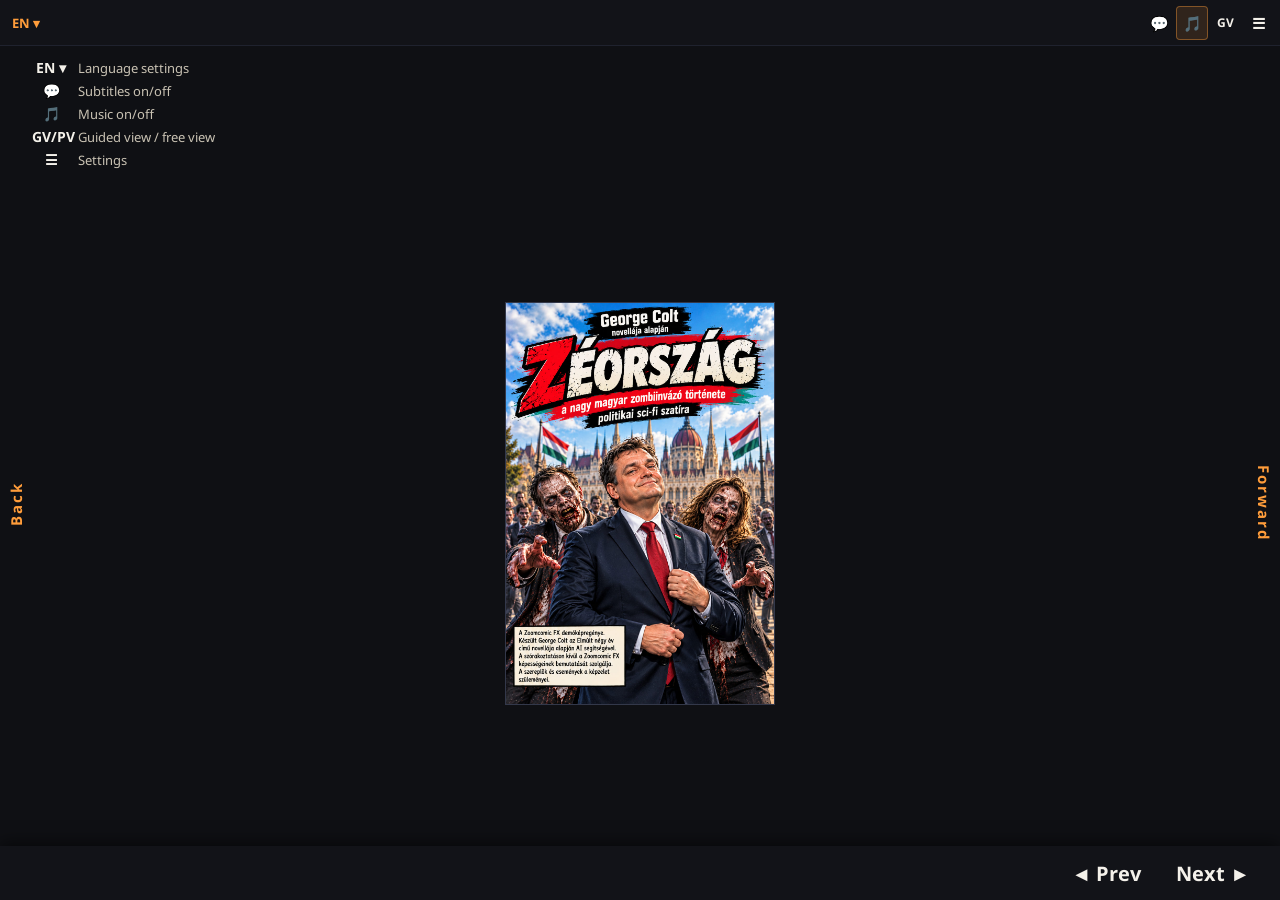
==== index.html @ 34ebd63b "sok" ====
<!-- FÁJLNEV: lib/player/player.html (az export index.html-jének sablonja)
     A régi reader.html-ből átvéve (3. ütem), javítva: adat a data.js-ből (nincs fetch,
     file://-ről is működik), nincs külső betűtípus, van videó- és záró oldal,
     billentyű/egér-vezérlés gépen. -->
<!DOCTYPE html>
<html lang="en">
<head>
    <meta charset="UTF-8">
    <meta name="viewport" content="width=device-width, initial-scale=1.0, maximum-scale=1.0, user-scalable=no">
    <title>Zéország</title>
    
    
    <link rel="stylesheet" href="fonts/fonts.css">
    <style>
        /* F24/1: a vízszintes suhintás ne váltson böngésző-előzményt (vissza/előre gesztus) */
        html, body { overscroll-behavior-x: none; }
        button, input, select, textarea { font-family: inherit; }
        #canvasViewport { scrollbar-width: none; }
        #canvasViewport::-webkit-scrollbar { display: none; }
        #canvasViewport { touch-action: pan-y; }
        body {
            background-color: #0f1014; margin: 0; padding: 0;
            width: 100vw; height: 100vh; overflow: hidden;
            font-family: "Noto Sans", -apple-system, BlinkMacSystemFont, "Segoe UI", Roboto, Arial, sans-serif;
            -webkit-tap-highlight-color: transparent; user-select: none;
        }
        #appBg {
            width: 100vw; height: 100vh; display: flex; flex-direction: column;
            justify-content: space-between; align-items: center; box-sizing: border-box; position: relative;
        }
        #topBar {
            position: fixed; top: 0; left: 0; width: 100%; height: 46px; display: flex;
            justify-content: space-between; align-items: center; padding: 0 10px; box-sizing: border-box;
            background-color: #121318; z-index: 100; border-bottom: 1px solid #1f222e;
        }
        .top-left-group, .top-right-group { display: flex; align-items: center; gap: 5px; }
        .retro-btn {
            background: none; border: none; color: #f4f1ea; font-size: 20px; font-weight: bold;
            cursor: pointer; padding: 5px 10px; display: flex; align-items: center; justify-content: center;
            transition: all 0.2s ease; min-width: 40px; min-height: 40px; border-radius: 4px;
        }
        /* felső sor: kompakt, hogy keskeny telefonon is kiférjen */
        #topBar .retro-btn { font-size: 15px; min-width: 32px; min-height: 34px; padding: 3px 5px; }
        #topBar .top-right-group, #topBar .top-left-group { gap: 1px; }
        #btnView { font-size: 12px !important; letter-spacing: 0; }
        #topBar { padding: 0 6px; }
        #topBar .retro-btn.active { box-shadow: none; }
        .pv-hide-placeholder {
        }
        .retro-btn:active { transform: scale(0.9); }
        .retro-btn.active { 
            color: #ff9d3b; background: rgba(139, 90, 43, 0.25);
            box-shadow: inset 0 0 8px rgba(255, 157, 59, 0.3); border: 1px solid rgba(255, 157, 59, 0.4);
        }
        #pageCounter { font-size: 12px; color: #9aa0a6; white-space: nowrap; margin-left: 4px; }
        #topBar #btnLang { font-size: 13px; min-width: 0; padding: 3px 6px; font-weight: bold; color: #ff9d3b; }
        /* Lenyíló nyelvválasztó (a szerző által az exportnál megadott játszó-nyelvek) */
        #langWrap { position: relative; }
        #langDropdown {
            display: none; position: absolute; top: 44px; left: 0; min-width: 150px; max-height: 70vh; overflow-y: auto;
            background: #16181f; border: 1px solid #8B5A2B; border-radius: 8px; box-shadow: 0 8px 22px rgba(0,0,0,0.7); z-index: 300;
        }
        #langDropdown.open { display: block; }
        #langDropdown button {
            display: block; width: 100%; text-align: left; background: none; border: none; color: #f4f1ea;
            padding: 11px 14px; font-size: 14px; cursor: pointer; white-space: nowrap;
        }
        #langDropdown .lang-head { padding: 8px 14px 4px; font-size: 11px; color: #9aa0a6; text-transform: uppercase; letter-spacing: 1px; border-top: 1px solid #2a2e3d; }
        #langDropdown .lang-head:first-child { border-top: none; }
        #langDropdown button.active { background: #8B5A2B; color: #fff; }
        
        /* ⭐ FIX: Visszaállítva a flex-grow és a kényszerített belső görgetés a valós magassághoz */
        #canvasViewport {
            position: relative; overflow-x: hidden !important; overflow-y: scroll !important;
            -webkit-overflow-scrolling: touch; display: flex; align-items: flex-start; justify-content: flex-start;
            box-sizing: border-box; width: 100%; flex-grow: 1; background-color: #000; 
            margin-top: 46px; margin-bottom: 0px; transition: margin-bottom 0.3s ease;
        }
        #comicImage {
            position: absolute; display: block; top: 0; left: 0; transform-origin: 0 0;
            opacity: 1; transition: transform 0.1s linear; will-change: transform;
        }
        #focusHighlight {
            position: absolute; box-shadow: 0 0 0 9999px rgba(0, 0, 0, 0.7); 
            border: 2px solid #ff9d3b; pointer-events: none; z-index: 10; display: none; border-radius: 4px;
        }

        /* Feliratsáv (F13/F19, 2.3.0): EGYETLEN szövegmegjelenítő - mindig a lap ALJÁN; a régi,
           felül lévő 📄 szövegdoboz megszűnt. A betűméretet a Beállítások "Szövegméret" adja. */
        #subtitleBar.txt-size-small { font-size: 14px; }
        #subtitleBar.txt-size-medium { font-size: 18px; }
        #subtitleBar.txt-size-large { font-size: 22px; }
        #subtitleBar .txt-zoom { float: right; margin: 0 0 4px 10px; background: #222530; border: 1px solid #33384a; color: #ff9d3b; border-radius: 6px; padding: 2px 8px; font-size: 14px; cursor: pointer; }
        #subtitleBar {
            position: fixed; bottom: 0; left: 0; width: 100%; box-sizing: border-box;
            padding: 10px 18px; background: rgba(15,16,20,0.92); color: #f4f1ea;
            font-size: 15px; line-height: 1.4; text-align: center; z-index: 140;
            border-top: 1px solid #8B5A2B; display: none; max-height: 40%; overflow-y: auto;
        }
        /* Videó-oldalon a bal/jobb szélső 25% fölé átlátszó "lapozózóna" kerül (a vezérlősáv helye szabad marad):
           a koppintás/suhintás így a videóelemhez (lejátszás/szünet, natív vezérlők) sem jut el, csak lapoz. */
        .video-zone { position: absolute; top: 0; width: 25%; height: calc(100% - 64px); z-index: 20; display: none; }
        #vzLeft { left: 0; } #vzRight { right: 0; }

        #bottomBar {
            position: fixed; bottom: -60px; left: 0; width: 100%; height: 54px; display: flex;
            justify-content: flex-end; align-items: center; padding: 0 20px; box-shadow: 0 -4px 15px rgba(0,0,0,0.5);
            box-sizing: border-box; background-color: #121318; z-index: 100;
            transition: bottom 0.3s cubic-bezier(0.25, 1, 0.5, 1); gap: 15px;
        }
        #bottomBar.visible { bottom: 0px; }
        
        .popup-overlay {
            position: fixed; top: 0; left: 0; width: 100%; height: 100%;
            background: rgba(0,0,0,0.7); z-index: 200; display: none; justify-content: center; align-items: center;
        }
        .popup-window {
            background: #16181f; border: 1px solid #8B5A2B; border-radius: 10px;
            padding: 20px; width: 85%; max-width: 320px; box-shadow: 0 10px 25px rgba(0,0,0,0.6);
        }
        .popup-title { color: #ff9d3b; font-size: 18px; font-weight: bold; margin-bottom: 15px; text-align: center; }
        .popup-row { margin-bottom: 15px; }
        .popup-label { color: #9aa0a6; font-size: 13px; margin-bottom: 5px; }
        .btn-grid { display: flex; gap: 5px; width: 100%; }
        .btn-grid button, .popup-close, .lang-opt {
            flex: 1; background: #222530; border: 1px solid #33384a; color: #f4f1ea;
            padding: 10px; font-size: 14px; cursor: pointer; border-radius: 4px; font-weight: bold;
        }
        .btn-grid button.active, .lang-opt.active { background: #8B5A2B; border-color: #ff9d3b; color: #fff; }
        .popup-close { width: 100%; margin-top: 10px; background: #2a2e3d; border: none; color: #ff9d3b; }
        .lang-list { display: flex; flex-direction: column; gap: 8px; }

        #pageVideo {
            position: absolute; top: 0; left: 0; width: 100%; height: 100%;
            object-fit: contain; background: #000; display: none;
        }
        #creditsPage {
            position: absolute; top: 0; left: 0; width: 100%; height: 100%;
            display: none; align-items: center; justify-content: center; text-align: center;
            overflow-y: auto;
            background: #0f1014; color: #f4f1ea; padding: 30px; box-sizing: border-box;
            font-family: 'Playfair Display', 'Noto Sans', 'Georgia', serif;
        }
        #creditsPage .credits-title { font-size: 26px; font-weight: bold; color: #ff9d3b; margin-bottom: 8px; }
        #creditsPage .credits-author { font-size: 16px; color: #9aa0a6; margin-bottom: 34px; }
        #creditsPage .credits-text { font-size: 15px; font-style: italic; color: #c9c2b3; }
        #creditsPage > div { margin: auto; max-width: 560px; }
        #creditsPage .credits-brand { margin-top: 30px; padding-top: 22px; border-top: 1px solid #8B5A2B; }
        #creditsPage .credits-brand-name { font-size: 22px; font-weight: bold; color: #ff9d3b; }
        #creditsPage .credits-tagline { font-size: 14px; font-style: italic; color: #9aa0a6; margin: 4px 0 14px; }
        #creditsPage .credits-features { list-style: none; margin: 0; padding: 0; font-size: 14px; line-height: 1.7; color: #c9c2b3; font-family: -apple-system, "Segoe UI", Roboto, Arial, sans-serif; }
        #introPage {
            position: absolute; top: 0; left: 0; width: 100%; height: 100%;
            display: none; flex-direction: column; background: #0f1014; color: #f4f1ea;
            padding: 10px 6px 8px; box-sizing: border-box; overflow: hidden;
        }
        #introLegend { display: flex; flex-direction: column; gap: 4px; align-items: flex-start; font-size: 13px; color: #c9c2b3; padding: 2px 26px 0; }
        #introLegend .row { display: flex; align-items: center; gap: 8px; }
        #introLegend .ico { width: 38px; text-align: center; font-size: 14px; font-weight: bold; color: #f4f1ea; flex: none; }
        #introMain { flex: 1; min-height: 0; display: flex; align-items: center; justify-content: space-between; gap: 4px; }
        .intro-side { writing-mode: vertical-rl; color: #ff9d3b; font-weight: bold; font-size: 15px; letter-spacing: 2px; white-space: nowrap; }
        .intro-side.left { transform: rotate(180deg); }
        #introCoverBox { width: 60%; height: 60%; display: flex; align-items: center; justify-content: center; }
        #introCover { max-width: 100%; max-height: 100%; object-fit: contain; border: 1px solid #33384a; }
        #introNote { text-align: center; font-size: 12px; color: #9aa0a6; padding: 0 22px; }
        .pv-off { opacity: 0.3; pointer-events: none; }
        #turnLayer { position: absolute; inset: 0; display: none; z-index: 15; perspective: 1400px; pointer-events: none; overflow: hidden; }
        .turn-page { position: absolute; transform-origin: left center; backface-visibility: hidden; box-shadow: 0 0 30px rgba(0,0,0,0.6); }
        #loadError { color: #f4f1ea; padding: 30px; font-size: 16px; display: none; }
    </style>
</head>

<body>

    <div id="appBg">
        <div id="topBar">
            <div class="top-left-group">
                <div id="langWrap">
                    <button id="btnLang" class="retro-btn" data-pl-title="plLangTitle">English ▾</button>
                    <div id="langDropdown"></div>
                </div>
                <span id="pageCounter"></span>
            </div>
            <div class="top-right-group">
                <!-- ⭐ FORDÍTÁSI RENDSZER - 2. réteg: a kiadvány SZÖVEGÉNEK
                     fordítása (nem a kezelőfelület nyelve - az a bal felső
                     "HU/EN" gomb, változatlan). Csak akkor jelenik meg, ha
                     a projektnek van legalább egy elmentett fordítása
                     (ld. initPlayer()). -->
                <button id="btnSound" class="retro-btn" data-pl-title="plSoundTitle">🔊</button>
                <button id="btnSubs" class="retro-btn" data-pl-title="plSubsTitle">💬</button>
                <button id="btnMusic" class="retro-btn active" data-pl-title="plMusicTitle">🎵</button>
                <button id="btnView" class="retro-btn" data-pl-title="plViewTitle">GV</button>
                <button id="btnMenu" class="retro-btn" data-pl-title="plSetTitle">☰</button>
            </div>
        </div>

        <div id="canvasViewport">
            <img id="comicImage" alt="" data-pl-alt="plImgAlt">
            <video id="pageVideo" controls playsinline preload="auto"></video>
            <div id="vzLeft" class="video-zone"></div><div id="vzRight" class="video-zone"></div>
            <div id="introPage">
                <div id="introLegend"></div>
                <div id="introMain">
                    <div class="intro-side left" data-pl="plIntroBack">Back</div>
                    <div id="introCoverBox"><img id="introCover" alt=""></div>
                    <div class="intro-side" data-pl="plIntroFwd">Forward</div>
                </div>
                <div id="introNote"></div>
            </div>
            <div id="creditsPage">
                <div>
                    <div class="credits-title" id="creditsTitle"></div>
                    <div class="credits-author" id="creditsAuthor"></div>
                    <div class="credits-text" id="creditsText"></div>
                    <div class="credits-brand">
                        <div class="credits-brand-name">ZoomComicFX</div>
                        <div class="credits-tagline" id="creditsTagline"></div>
                        <ul class="credits-features" id="creditsFeatures"></ul>
                    </div>
                </div>
            </div>
            <div id="loadError" data-pl="plLoadError">The content cannot be loaded (data.js is missing or corrupted).</div>
            <div id="turnLayer"></div>
            <div id="focusHighlight"></div>
        </div>

        <!-- ⭐ Feliratsáv - mindig a lap ALJÁN (ld. CSS #subtitleBar). -->
        <div id="subtitleBar"></div>

        <div id="bottomBar">
            <button id="btnPrev" class="retro-btn" data-pl="plPrev">◄ Prev</button>
            <button id="btnNext" class="retro-btn" data-pl="plNext">Next ►</button>
        </div>
    </div>


    <!-- ⭐ FORDÍTÁSI RENDSZER - 2. réteg: a kiadvány szövegének (nem a
         kezelőfelületnek) a nyelve - a lista DINAMIKUSAN épül fel a
         data.js-ben kiexportált fordításokból (ld. renderContentLangPopup()),
         az "Eredeti" mindig az első helyen (ld. claude/fordítási-rendszer-spec.md). -->
    <div id="popSettings" class="popup-overlay">
        <div class="popup-window">
            <div class="popup-title" id="lblSetTitle" data-pl="plSetTitle">Settings</div>
            
            <div class="popup-row">
                <div class="popup-label" id="lblSetTxtSize" data-pl="plSetTxtSize">Text size</div>
                <div class="btn-grid">
                    <button id="btnSizeS" class="active" data-pl="plSmall">Small</button>
                    <button id="btnSizeM" data-pl="plMedium">Medium</button>
                    <button id="btnSizeL" data-pl="plLarge">Large</button>
                </div>
            </div>

            <div class="popup-row">
                <div class="popup-label" id="lblSetSpeed" data-pl="plSetSpeed">Reading speed</div>
                <div class="btn-grid">
                    <button id="btnSpeedS" class="active" data-pl="plSlow">Slow</button>
                    <button id="btnSpeedN" data-pl="plNormal">Normal</button>
                    <button id="btnSpeedF" data-pl="plFast">Fast</button>
                </div>
            </div>

            <div class="popup-row">
                <div class="popup-label" id="lblSetVoice" data-pl="plSetVoice">Voice type</div>
                <button id="btnVoiceToggle" style="width:100%; text-align:center;" class="popup-close">Female</button>
            </div>

            <div class="popup-row">
                <div class="popup-label" id="lblSetBar" data-pl="plSetBar">Fix the bottom bar</div>
                <button id="btnBarToggle" style="width:100%; text-align:center;" class="popup-close">OFF</button>
            </div>

            <button class="popup-close" id="btnCloseSettings" style="background:#8B5A2B; color:#fff;" data-pl="plDone">Done</button>
        </div>
    </div>

    <audio id="bgAudioPlayer"></audio>
    <!-- 37. TÉTEL: a projekt-szintű aláfestő zene, külön a blokk/oldal-hangoktól.
         Folyamatosan, végtelenítve szól a teljes kiadvány alatt. -->
    <audio id="bgMusicPlayer" loop></audio>

    <!-- Az export adata: window.MAGAZINE_DATA (így file://-ről is megnyitható) -->
    <script src="data.js"></script>

    <script>
        // === JAVASCRIPT INDÍTÁS: ÁLLAPOTOK ÉS SZÓTÁRAK ===
        let activeMagazineData = null;
        let currentAudioKey = "";
        let lastTouchAt = 0;
        let pageIdx = 0;   
        let blockIdx = -1; 
        let subWindowIdx = 0; 

                let soundActive = false;
        
        let currentLang = "en";   // a PLAYER kezelőfelület-nyelve (kisbetűs kód) - a szerző által az exportnál megadott nyelvek egyike
        // ⭐ FORDÍTÁSI RENDSZER - 2. réteg: a kiadvány SZÖVEGÉNEK fordítása -
        // teljesen független a fenti currentLang-tól (az a kezelőfelület
        // nyelve, ld. "translations" szótár lejjebb). "ORIG" = az eredeti,
        // a szerző által beírt szöveg (nincs fordítás-váltás).
        let contentLang = "ORIG";
        let introActive = false;  // F23: a bemutatóoldal (a címlap előtt) látszik-e
        let subsActive = false;   // P4: nincs automatikus felirat - az exportnál beállítható (meta.playerStart.subs)
        let configTxtSize = "small";
        let configSpeed = 0.8;       
        let configVoiceGender = "female"; 
        let configBarFixed = false;  

        const audioPlayer = document.getElementById("bgAudioPlayer");
        const bgMusicPlayer = document.getElementById("bgMusicPlayer");

        // ⭐ 2. ÜTEM - HÁTTÉRZENE-SZERKESZTŐ ÚJRATERVEZÉSE: eddig EGY hangfájl
        // szólt a teljes kiadvány alatt (meta.backgroundAudio). Most TÖBB,
        // oldaltartományhoz rendelt sáv lehet (data.js "backgroundTracks" -
        // ld. lib/exportEngine.js), lapozás közben a megfelelő sávra váltunk.
        // A böngészők (jogosan) nem engedik a hang nélküli felhasználói
        // interakció előtti automatikus lejátszást - ezért először megpróbáljuk
        // simán elindítani, és ha ez eldobásra kerül (NotAllowedError), az első
        // érintésre/kattintásra/gombnyomásra próbáljuk újra, egyszer (összesen
        // csak EGYSZER regisztráljuk a feloldó listenert, nem minden lapozásnál).
        let currentBgTrackId = null;
        let bgMusicUnlockRegistered = false;

        function resolveBgTrackForPage(pageNum) {
            const tracks = (activeMagazineData && activeMagazineData.backgroundTracks) || [];
            // Átfedő tartományoknál a LISTÁBAN HÁTRÉBB lévő sáv nyer - így egy
            // szándékosan felülíró sáv hozzáadható anélkül, hogy a korábbit
            // törölni kellene.
            let found = null;
            for (const t of tracks) {
                const start = t.startPage || 1;
                const end = (t.endPage === null || t.endPage === undefined) ? Infinity : t.endPage;
                if (pageNum >= start && pageNum <= end) found = t;
            }
            return found;
        }

        // F18/P1/P6: a szerző az exportnál választ (meta.playerStart): music (be/ki induláskor),
        // musicMode "pages" (oldaltartományhoz kötött sávok) vagy "playlist" (minden sáv egymás után, végtelenítve).
        let musicOn = true;
        let playlistIdx = 0;
        function playerStart() { return (activeMagazineData && activeMagazineData.meta && activeMagazineData.meta.playerStart) || {}; }
        function musicMode() { return playerStart().musicMode === "playlist" ? "playlist" : "pages"; }
        function bgTryPlay() { if (musicOn && gvMode && bgMusicPlayer.src) { const p = bgMusicPlayer.play(); if (p && p.catch) p.catch(() => {}); } }

        // Zene indítása CSAK felhasználói gesztusra megbízható (böngészők, és a Facebook/Messenger beépített
        // böngészője is) - ezért az első érintés/kattintás/billentyű mindig újrapróbálja, és az intro oldal
        // "indítás" koppintása is ezt hívja (ld. unlockAudioFromGesture).
        function unlockAudioFromGesture() { bgTryPlay(); }
        function registerMusicUnlock() {
            if (bgMusicUnlockRegistered) return;
            bgMusicUnlockRegistered = true;
            const unlock = () => {
                bgTryPlay();
                if (!bgMusicPlayer.paused) {
                    ["pointerdown", "touchend", "click", "keydown"].forEach(ev => document.removeEventListener(ev, unlock, true));
                }
            };
            ["pointerdown", "touchend", "click", "keydown"].forEach(ev => document.addEventListener(ev, unlock, true));
        }

        function updateBackgroundMusicForPage(pageNum) {
            const tracks = (activeMagazineData && activeMagazineData.backgroundTracks) || [];
            if (musicMode() === "playlist") {
                if (!tracks.length || currentBgTrackId !== null) return; // a lista egyszer indul, utána magától halad
                currentBgTrackId = "playlist";
                playlistIdx = 0;
                bgMusicPlayer.loop = tracks.length === 1;
                bgMusicPlayer.src = tracks[0].audioPath;
                bgMusicPlayer.volume = 0.5;
                bgMusicPlayer.onended = () => {
                    playlistIdx = (playlistIdx + 1) % tracks.length;
                    bgMusicPlayer.src = tracks[playlistIdx].audioPath;
                    bgTryPlay();
                };
                bgTryPlay(); registerMusicUnlock();
                return;
            }
            bgMusicPlayer.loop = true;
            bgMusicPlayer.onended = null;
            const track = resolveBgTrackForPage(pageNum);
            if (!track) {
                if (currentBgTrackId !== null) { bgMusicPlayer.pause(); currentBgTrackId = null; }
                return;
            }
            if (track.id === currentBgTrackId) return; // ugyanaz a sáv szól tovább - nem indítjuk újra
            currentBgTrackId = track.id;
            bgMusicPlayer.src = track.audioPath;
            bgMusicPlayer.volume = 0.5;
            bgTryPlay(); registerMusicUnlock();
        }

        function setMusicOn(on) {
            musicOn = on;
            document.getElementById("btnMusic").classList.toggle("active", on);
            if (on) bgTryPlay(); else bgMusicPlayer.pause();
        }

        // ELSO RESZ VEGE

                // === JAVASCRIPT 2. RÉSZ: NYELVI SZÓTÁR ÉS INTERFÉSZ FRISSÍTÉS ===
        // 2.3.0: a player szövegei a data.js "playerUi" mezőjéből jönnek (a szerkesztő nyelvi csomagjainak
        // "pl..." kulcsai) - az exportnál a szerző megadja, mely nyelveken legyen elérhető a player.
        function pt(key) {
            const ui = (activeMagazineData && activeMagazineData.playerUi) || {};
            const L = ui.languages || {};
            const pick = (c) => (L[c] && L[c][key] !== undefined && L[c][key] !== "") ? L[c][key] : undefined;
            const v = pick(currentLang);
            if (v !== undefined) return v;
            const d = pick(ui.default); if (d !== undefined) return d;
            const e = pick("en"); if (e !== undefined) return e;
            return key;
        }
        // A felolvasás/szövegtartalom alapnyelve: a kiadvány eredeti nyelve (NEM a player felületének nyelve).
        function baseLang() { return (activeMagazineData && activeMagazineData.lang) || "en"; }

        // F30: a záróoldal szövegei a player nyelvén.
        function renderCredits() {
            const made = document.getElementById("creditsText");
            if (made) made.textContent = pt("plCreditsMade");
            const tag = document.getElementById("creditsTagline");
            if (tag) tag.textContent = pt("plCreditsTagline");
            const list = document.getElementById("creditsFeatures");
            if (list) {
                list.innerHTML = "";
                for (let i = 1; i <= 6; i++) { const li = document.createElement("li"); li.textContent = pt("plCredits" + i); list.appendChild(li); }
            }
        }

        function playerLangCodes() {
            const ui = activeMagazineData && activeMagazineData.playerUi;
            return (ui && ui.languages) ? Object.keys(ui.languages) : [];
        }
        function playerLangName(code) {
            const ui = activeMagazineData && activeMagazineData.playerUi;
            const n = ui && ui.languages && ui.languages[code] && ui.languages[code].plLangName;
            if (n) return n;
            try { const dn = new Intl.DisplayNames([currentLang || "en"], { type: "language" }).of(code); if (dn) return dn.charAt(0).toUpperCase() + dn.slice(1); } catch (_) {}
            return code.toUpperCase();
        }

        function updateUiLanguage() {
            document.documentElement.lang = currentLang;
            document.querySelectorAll("[data-pl]").forEach(el => { el.textContent = pt(el.getAttribute("data-pl")); });
            document.querySelectorAll("[data-pl-title]").forEach(el => { el.title = pt(el.getAttribute("data-pl-title")); });
            document.querySelectorAll("[data-pl-alt]").forEach(el => { el.alt = pt(el.getAttribute("data-pl-alt")); });
            document.getElementById("btnLang").innerText = String(currentLang).toUpperCase() + " ▾";

            const vBtn = document.getElementById("btnVoiceToggle");
            if (vBtn.getAttribute("disabled")) {
                vBtn.innerText = pt("plNoVoice");
            } else {
                vBtn.innerText = (configVoiceGender === "female") ? pt("plFemale") : pt("plMale");
            }
            document.getElementById("btnBarToggle").innerText = configBarFixed ? pt("plOn") : pt("plOff");
            renderCredits();
            updateSoundButton();
            if (introActive && activeMagazineData) renderIntro();
            if (typeof buildContentLangList === "function") buildContentLangList();
        }

        // A böngészőnek van-e hangja ehhez a nyelvhez (nélküle nincs gépi felolvasás, és a 🔊 ikon is eltűnik, ha nincs felvett hang).
        function hasVoiceFor(lang) {
            if (!window.speechSynthesis || typeof SpeechSynthesisUtterance === "undefined") return false;
            const prim = String(lang || "").toLowerCase().split(/[-_]/)[0];
            return window.speechSynthesis.getVoices().some(v => String(v.lang).toLowerCase().split(/[-_]/)[0] === prim);
        }
        function readLang() { return (contentLang !== "ORIG") ? contentLang : baseLang(); }
        function hasRecordedAudio() {
            return ((activeMagazineData && activeMagazineData.pages) || []).some(pg => pg.audioPath || (pg.elements || []).some(e => e.audioPath));
        }
        function updateSoundButton() {
            const b = document.getElementById("btnSound");
            if (!b || !activeMagazineData) return;
            b.style.display = (hasRecordedAudio() || hasVoiceFor(readLang())) ? "" : "none";
        }

        function checkVoiceAvailability(targetLang) {
            if (!window.speechSynthesis) return;
            const voices = window.speechSynthesis.getVoices();
            const lowerLang = targetLang.toLowerCase();
            const hasGender = voices.some(v => {
                const l = v.lang.toLowerCase();
                if (!l.startsWith(lowerLang) && !lowerLang.startsWith(l)) return false;
                if (configVoiceGender === "male") {
                    return v.name.toLowerCase().includes("male") || v.name.toLowerCase().includes("szabolcs") || v.name.toLowerCase().includes("david");
                } else {
                    return v.name.toLowerCase().includes("female") || v.name.toLowerCase().includes("tünde") || v.name.toLowerCase().includes("zsuzsa");
                }
            });
            const vBtn = document.getElementById("btnVoiceToggle");
            if (!hasGender && voices.length > 0) {
                vBtn.setAttribute("disabled", "true");
                vBtn.style.opacity = "0.5";
            } else {
                vBtn.removeAttribute("disabled");
                vBtn.style.opacity = "1";
            }
            updateUiLanguage();
        }

        // JAVASCRIPT OREKOS FORRAS 2 RESZ VEGE

                // === JAVASCRIPT 3. RÉSZ: ELRENDEZÉS ÉS AUDIÓ HIERARCHIA MŰKÖDTETÉSE ===
        if (window.speechSynthesis) {
            window.speechSynthesis.onvoiceschanged = () => {
                const langOverride = activeMagazineData?.pages[pageIdx]?.elements[blockIdx]?.lang || activeMagazineData?.lang || baseLang();
                checkVoiceAvailability(langOverride);
            };
        }

        function resetImageStyles() {
            const highlight = document.getElementById("focusHighlight");
            if (highlight) highlight.style.display = "none";
            const img = document.getElementById("comicImage");
            if (img) {
                img.style.transform = "none";
                img.style.opacity = "1";
            }
            subWindowIdx = 0;
        }

        function resizeLayout() {
            const screenW = window.innerWidth;
            const screenH = window.innerHeight;
            const viewport = document.getElementById("canvasViewport");
            const barHeightBottom = configBarFixed ? 54 : 0;
            const viewHeight = screenH - 46 - barHeightBottom;

            if (viewport) viewport.style.height = viewHeight + "px";
            
            const bBar = document.getElementById("bottomBar");
            if (configBarFixed) {
                bBar.classList.add("visible");
                if (viewport) viewport.style.marginBottom = "54px";
            } else {
                bBar.classList.remove("visible");
                if (viewport) viewport.style.marginBottom = "0px";
            }

            positionSubtitleBar();
            applyGuidedViewLogic((viewport && viewport.clientWidth) || screenW, (viewport && viewport.clientHeight) || viewHeight);
        }

        // ⭐ FORDÍTÁSI RENDSZER - 2. réteg: "oldalID" / "oldalID:blokkID"
        // kulcs összeállítása - pontosan ugyanaz a formátum, mint amit a
        // szerver (lib/blockKeys.js) és az export (lib/exportEngine.js) is
        // használ, így a data.js "translations" mezője közvetlenül kikereshető.
        function contentKeyFor(pageId, blockId) {
            return (blockId === undefined || blockId === null || blockId === "") ? String(pageId) : `${pageId}:${blockId}`;
        }

        // A kiválasztott TARTALOM-nyelven (contentLang) visszaadja a szöveget,
        // ha van hozzá (nem üres) mentett fordítás - egyébként az eredetit.
        // "ORIG" esetén mindig az eredeti (nincs keresés).
        function translatedText(pageId, blockId, original) {
            if (contentLang === "ORIG" || !activeMagazineData) return original;
            const table = activeMagazineData.translations && activeMagazineData.translations[contentLang];
            if (!table) return original;
            const t = table[contentKeyFor(pageId, blockId)];
            return (typeof t === "string" && t.trim() !== "") ? t : original;
        }

        // F11: a feliratsáv SOHA nem takarhatja a vezérlést - az alsó sáv (Előző/
        // Következő) fölé kerül, ha az látszik, videó-oldalon pedig a videó saját
        // vezérlősávja (kb. 56 px) fölé is.
        function positionSubtitleBar() {
            const bar = document.getElementById("subtitleBar");
            const bBar = document.getElementById("bottomBar");
            if (!bar || !bBar) return;
            let offset = bBar.classList.contains("visible") ? 54 : 0;
            if (currentPageType() === "video") offset += 56;
            const vz = currentPageType() === "video" ? "block" : "none";
            const zl = document.getElementById("vzLeft"), zr = document.getElementById("vzRight");
            if (zl) zl.style.display = vz;
            if (zr) zr.style.display = vz;
            bar.style.bottom = offset + "px";
        }
        (function watchBottomBar() {
            const bBar = document.getElementById("bottomBar");
            if (bBar && window.MutationObserver) new MutationObserver(positionSubtitleBar).observe(bBar, { attributes: true, attributeFilter: ["class"] });
        })();

        // F28: GV = Guided View (blokkvezetés + hang + felirat + zene), PV = Page View (szabad oldalnézet, "pure" olvasás).
        let gvMode = true;
        let pendingForward = false;     // az oldalra ELŐRE léptünk: a kezdő blokk a kép betöltése után dől el
        let viewScale = 1, viewTx = 0, viewTy = 0;   // PV: nagyítás és eltolás
        let pvBase = { ix: 0, iy: 0, bs: 1, W: 0, H: 0, nw: 0, nh: 0 };
        let lastFullRect = { x: 0, y: 0, w: 0, h: 0 };
        let turning = false;
        let lastDragAt = 0, lastPointX = 0, lastPointY = 0;

        function pageNaturalSize(i) {
            const pg = activeMagazineData.pages[i];
            const cur = document.getElementById("comicImage");
            if (i === pageIdx && cur && cur.naturalWidth) return [cur.naturalWidth, cur.naturalHeight];
            const im = pg && preloadCache.get(pg.imagePath);
            return (im && im.naturalWidth) ? [im.naturalWidth, im.naturalHeight] : [0, 0];
        }
        function pageCoverage(i) {
            const els = (activeMagazineData.pages[i].elements) || [];
            const [W, H] = pageNaturalSize(i);
            if (!W || !els.length) return 0;
            const xs = Array.from(new Set(els.flatMap(e => [Math.max(0, e.x1), Math.min(W, e.x2)]))).sort((a, b) => a - b);
            let area = 0;
            for (let k = 0; k < xs.length - 1; k++) {
                const xa = xs[k], xb = xs[k + 1]; if (xb <= xa) continue;
                const iv = els.filter(e => e.x1 <= xa && e.x2 >= xb).map(e => [Math.max(0, e.y1), Math.min(H, e.y2)]).sort((a, b) => a[0] - b[0]);
                let cur = null, len = 0;
                for (const [a, b] of iv) { if (b <= a) continue; if (!cur) cur = [a, b]; else if (a <= cur[1]) cur[1] = Math.max(cur[1], b); else { len += cur[1] - cur[0]; cur = [a, b]; } }
                if (cur) len += cur[1] - cur[0];
                area += len * (xb - xa);
            }
            return area / (W * H);
        }
        // Az oldal a TELJES oldallal kezdődik-e (Full page), vagy rögtön az első blokkal (Guided).
        function startsFull(i) {
            const pg = activeMagazineData.pages[i];
            if (!pg || !(pg.elements || []).length || pg.type === "video" || pg.type === "credits") return true;
            if (pg.viewStart === "full") return true;
            if (pg.viewStart === "guided") return false;
            return pageCoverage(i) < 0.7;
        }
        function minBlockIdx() { return (!gvMode || startsFull(pageIdx)) ? -1 : 0; }

        function setViewMode(mode, remember) {
            gvMode = (mode !== "PV");
            if (remember) { try { localStorage.setItem("zcfx.viewMode", gvMode ? "GV" : "PV"); } catch (_) {} }
            viewScale = 1; viewTx = 0; viewTy = 0;
            blockIdx = gvMode ? minBlockIdx() : -1;
            document.getElementById("btnView").textContent = gvMode ? "GV" : "PV";
            ["btnSubs", "btnSound", "btnMusic"].forEach(id => document.getElementById(id).classList.toggle("pv-off", !gvMode));
            if (!gvMode) { bgMusicPlayer.pause(); if (window.speechSynthesis) window.speechSynthesis.cancel(); audioPlayer.pause(); currentAudioKey = ""; }
            else bgTryPlay();
            resizeLayout();
        }

        // PV: nagyítás az (cx,cy) viewport-pont körül
        function pvZoomAt(cx, cy, factor) {
            const sOld = viewScale;
            const sNew = Math.min(5, Math.max(1, sOld * factor));
            if (sNew === sOld) return;
            const tx = pvBase.ix + viewTx, ty = pvBase.iy + viewTy;
            const ntx = cx - (cx - tx) * (sNew / sOld), nty = cy - (cy - ty) * (sNew / sOld);
            viewScale = sNew; viewTx = ntx - pvBase.ix; viewTy = nty - pvBase.iy;
            if (viewScale === 1) { viewTx = 0; viewTy = 0; }
            resizeLayout();
        }

        function setTxtSize(sz) {
            configTxtSize = sz;
            document.getElementById("btnSizeS").classList.toggle("active", sz === "small");
            document.getElementById("btnSizeM").classList.toggle("active", sz === "medium");
            document.getElementById("btnSizeL").classList.toggle("active", sz === "large");
            resizeLayout();
        }

        function renderSubtitleBar(text) {
            const bar = document.getElementById("subtitleBar");
            if (!bar) return;
            positionSubtitleBar();
            bar.className = "txt-size-" + configTxtSize;
            if (gvMode && subsActive && text) {
                bar.textContent = "";
                const z = document.createElement("button");   // P5: nagyítás gomb a szövegmezőn (3 szint, a legkisebb a kezdő)
                z.className = "txt-zoom"; z.textContent = "🔍" + ({ small: "", medium: "+", large: "++" }[configTxtSize] || "");
                z.title = pt("plTxtZoomTitle");
                z.onclick = (e) => { e.stopPropagation(); setTxtSize({ small: "medium", medium: "large", large: "small" }[configTxtSize] || "small"); };
                bar.appendChild(z);
                bar.appendChild(document.createTextNode(text));
                bar.style.display = "block";
            } else {
                bar.style.display = "none";
            }
        }

        function updateTextAndAudio(currentElement) {
            // ⭐ "Page" (oldal-szintű tartalom): ha a blokknak nincs saját
            // szövege (vagy nincs is blokk - pl. videó-oldalnál), az oldal
            // SAJÁT (page.text) szövege jelenik meg helyette.
            const currentPage = activeMagazineData.pages[pageIdx];
            const pageId = currentPage && currentPage.id;
            const blockIdForKey = (currentElement && currentElement.id !== undefined) ? currentElement.id : null;
            const blockTextOriginal = (currentElement && currentElement.content && currentElement.content.trim()) || "";
            const pageTextOriginal = (currentPage && currentPage.text && currentPage.text.trim()) || "";
            const blockText = blockTextOriginal ? translatedText(pageId, blockIdForKey, blockTextOriginal) : "";
            const pageText = pageTextOriginal ? translatedText(pageId, null, pageTextOriginal) : "";
            const wantedText = blockText || pageText;

            renderSubtitleBar(wantedText);

            let wantedAudio = "";
            if (soundActive && gvMode) {
                wantedAudio = ((currentElement && currentElement.audioPath) || (currentPage && currentPage.audioPath) || "").trim();
            }

            if (wantedAudio) {
                // Ugyanaz a hang (pl. átméretezés miatti újrarajzolás): nem indítjuk újra.
                if (currentAudioKey !== wantedAudio) {
                    audioPlayer.pause();
                    if (window.speechSynthesis) window.speechSynthesis.cancel();
                    audioPlayer.src = wantedAudio;
                    currentAudioKey = wantedAudio;
                    audioPlayer.play().catch(e => console.log("Audio hiba"));
                } else if (audioPlayer.paused && !audioPlayer.ended) {
                    audioPlayer.play().catch(e => console.log("Audio hiba"));
                }
                return;
            }

            audioPlayer.pause();
            currentAudioKey = "";
            if (window.speechSynthesis) window.speechSynthesis.cancel();

            // A felolvasás csak akkor indul, ha a böngésző tud beszédszintézist (egyes beépített
            // böngészőkben nincs - ott a régi kód kivételt dobott, és megakasztotta a nézetet).
            // ⭐ FORDÍTÁSI RENDSZER - 2. réteg, nyitott pont lezárva: az eredeti,
            // FELVETT hangfájl (audioPath, ld. feljebb) mindig változatlan marad
            // nyelv-váltáskor - csak a gépi FELOLVASÁS (speechSynthesis) szövege
            // (és nyelve) vált a kiválasztott contentLang-ra, ha van hozzá fordítás.
            const speechTextOriginal = currentElement && currentElement.content;
            const speechText = speechTextOriginal ? translatedText(pageId, blockIdForKey, speechTextOriginal) : speechTextOriginal;

            const _readLang = (contentLang !== "ORIG") ? contentLang : ((currentElement && currentElement.lang) || activeMagazineData.lang || baseLang());
            if (soundActive && gvMode && hasVoiceFor(_readLang) && speechText && speechText.trim() !== "") {
                const utterance = new SpeechSynthesisUtterance(speechText);
                const langOverride = (contentLang !== "ORIG") ? contentLang : (currentElement.lang || activeMagazineData.lang || baseLang());

                const _ttsMap = { hu: "hu-HU", en: "en-US", de: "de-DE" };
                utterance.lang = _ttsMap[String(langOverride).toLowerCase()] || langOverride;
                utterance.rate = configSpeed;

                if (window.speechSynthesis) {
                    const voices = window.speechSynthesis.getVoices();
                    const lowerLang = utterance.lang.toLowerCase();
                    let chosenVoice = null;

                    for (let v of voices) {
                        const l = v.lang.toLowerCase();
                        if (l.startsWith(lowerLang) || lowerLang.startsWith(l)) {
                            const name = v.name.toLowerCase();
                            if (configVoiceGender === "male" && (name.includes("male") || name.includes("szabolcs") || name.includes("david"))) {
                                chosenVoice = v; break;
                            } else if (configVoiceGender === "female" && (name.includes("female") || name.includes("tünde") || name.includes("zsuzsa"))) {
                                chosenVoice = v; break;
                            }
                        }
                    }
                    if (!chosenVoice) {
                        for (let v of voices) {
                            const l = v.lang.toLowerCase();
                            if (l.startsWith(lowerLang) || lowerLang.startsWith(l)) { chosenVoice = v; break; }
                        }
                    }
                    if (chosenVoice) utterance.voice = chosenVoice;
                }
                window.speechSynthesis.speak(utterance);
            }
        }

        // JAVASCRIPT REZIDENS FORRAS 3 RESZ VEGE

              // === JAVASCRIPT 4. RÉSZ: JAVÍTOTT NATÍV MOTOR (PADDING-ALAPÚ) ===
        // A videó a lap TETEJÉRE kerül (a menüsor alá), képarányosan, vízszintesen középen; a vezérlősáv a videó alján van.
        function layoutVideo(maxW, maxH) {
            const v = document.getElementById("pageVideo");
            const ar = (v.videoWidth && v.videoHeight) ? v.videoWidth / v.videoHeight : 16 / 9;
            let w = maxW, h = maxW / ar;
            if (h > maxH) { h = maxH; w = maxH * ar; }
            v.style.width = w + "px"; v.style.height = h + "px";
            v.style.left = ((maxW - w) / 2) + "px"; v.style.top = "0px";
        }

        function applyGuidedViewLogic(maxW, maxH) {
            const img = document.getElementById("comicImage");
            const highlight = document.getElementById("focusHighlight");
            const viewport = document.getElementById("canvasViewport");
            // F34: videó- és záróoldalon nincs kép (naturalWidth), de a szöveg/felirat
            // gombjai (📄, 💬) ott is frissítsék a megjelenítést.
            if (introActive) {
                const sb = document.getElementById("subtitleBar"); if (sb) sb.style.display = "none";
                document.getElementById("focusHighlight").style.display = "none";
                return;
            }
            if (activeMagazineData && currentPageType() === "video") { layoutVideo(maxW, maxH); updateTextAndAudio(null); return; }
            if (activeMagazineData && ["credits"].includes(currentPageType())) { updateTextAndAudio(null); return; }
            if (!img || !img.naturalWidth || !activeMagazineData) return;

            const nw = img.naturalWidth;
            const nh = img.naturalHeight;
            const currentPage = activeMagazineData.pages[pageIdx];
            const elements = currentPage.elements || [];

            if (!gvMode) blockIdx = -1;
            updateTextAndAudio(elements[blockIdx]);

            const scaleX = maxW / nw;
            const scaleY = maxH / nh;
            const baseScale = Math.min(scaleX, scaleY);

            const initialX = (maxW - (nw * baseScale)) / 2;
            const initialY = (maxH - (nh * baseScale)) / 2;

            if (blockIdx === -1 || !elements[blockIdx]) {
                img.style.width = nw + "px";
                img.style.height = nh + "px";
                lastFullRect = { x: initialX, y: initialY, w: nw * baseScale, h: nh * baseScale };
                if (!gvMode) {
                    // PV: szabad nagyítás/eltolás, az eltolás korlátozva, hogy a kép ne csússzon ki
                    const sc = baseScale * viewScale, sw = nw * sc, sh = nh * sc;
                    let tx = initialX + viewTx, ty = initialY + viewTy;
                    tx = (sw <= maxW) ? (maxW - sw) / 2 : Math.min(0, Math.max(maxW - sw, tx));
                    ty = (sh <= maxH) ? (maxH - sh) / 2 : Math.min(0, Math.max(maxH - sh, ty));
                    viewTx = tx - initialX; viewTy = ty - initialY;
                    pvBase = { ix: initialX, iy: initialY, bs: baseScale, W: maxW, H: maxH, nw, nh };
                    lastFullRect = { x: tx, y: ty, w: sw, h: sh };
                    img.style.transform = `translate(${tx}px, ${ty}px) scale(${sc})`;
                } else
                img.style.transform = `translate(${initialX}px, ${initialY}px) scale(${baseScale})`;
                highlight.style.display = "none";
                
                viewport.style.paddingBottom = "0px";
                viewport.scrollTop = 0; 
                subWindowIdx = 0; 
            } else {
                highlight.style.display = "block";
                const block = elements[blockIdx];
                const bx1 = parseInt(block.x1) || 0; 
                const by1 = parseInt(block.y1) || 0;
                const bx2 = parseInt(block.x2) || nw; 
                const by2 = parseInt(block.y2) || nh;
                const bw = bx2 - bx1; 
                const bh = by2 - by1; 

                img.style.width = nw + "px";
                img.style.height = nh + "px";

                // A magazin-korszakban itt még két eltérő zoom-mód volt (a "Hasáb" típusú,
                // szélesség-kitöltő, függőlegesen görgethető szövegoszlopokhoz, és a "Kép"
                // típusú, mindkét irányban belülre illesztett paneleknek). Mivel csak
                // képregény-panelek maradtak, egységesen az utóbbi (kontain-fit) logika él.
                const zoomX = maxW / (bw * baseScale);
                const zoomY = maxH / (bh * baseScale);
                const zoom = Math.min(zoomX, zoomY) * 0.95;

                const totalScale = baseScale * zoom;
                const moveX = (maxW / 2) - ((bx1 + bw / 2) * totalScale);
                let moveY = -(by1 * totalScale);

                img.style.transform = `translate(${moveX}px, ${moveY}px) scale(${totalScale})`;

                highlight.style.left = (bx1 * totalScale + moveX) + "px";
                highlight.style.top = (by1 * totalScale + moveY) + "px";
                highlight.style.width = (bw * totalScale) + "px";
                highlight.style.height = (bh * totalScale) + "px";

                viewport.style.paddingBottom = "0px";
                subWindowIdx = 0;
            }
        }

        // F29: oldalszámláló (a bemutatóoldal és a záróoldal nem számít oldalnak, a címlap az 1.)
        function updatePageCounter() {
            const el = document.getElementById("pageCounter");
            if (!el || !activeMagazineData) return;
            const total = activeMagazineData.pages.filter(pg => pg.type !== "credits").length;
            el.textContent = (introActive || currentPageType() === "credits") ? "" : (pageIdx + 1) + "/" + total;
        }

        function showPageKind(kind) {
            updatePageCounter();
            document.getElementById("comicImage").style.display = (kind === "image") ? "block" : "none";
            document.getElementById("pageVideo").style.display = (kind === "video") ? "block" : "none";
            document.getElementById("creditsPage").style.display = (kind === "credits") ? "flex" : "none";
            document.getElementById("introPage").style.display = (kind === "intro") ? "flex" : "none";
        }

        // F23: bemutatóoldal - minden gomb magyarázata, a címlap kicsiben, az "előre/hátra" zónák jelölése.
        function renderIntro() {
            const pages = activeMagazineData.pages || [];
            const first = pages[0];
            const img = document.getElementById("introCover");
            if (first && first.type !== "video" && first.type !== "credits" && first.imagePath) { img.src = first.imagePath; img.style.display = ""; }
            else img.style.display = "none";
            const items = [
                ["btnLang", "", "plIntroLang"], ["btnSound", "🔊", "plIntroSound"],
                ["btnSubs", "💬", "plIntroSubs"], ["btnMusic", "🎵", "plIntroMusic"],
                ["btnView", "GV/PV", "plIntroView"], ["btnMenu", "☰", "plIntroMenu"]
            ];
            const lg = document.getElementById("introLegend");
            lg.innerHTML = "";
            for (const [id, ico, key] of items) {
                const b = document.getElementById(id);
                if (!b || b.style.display === "none") continue;   // csak a ténylegesen jelen lévő gombok
                if (id === "btnLang" && document.getElementById("langWrap").style.display === "none") continue;
                const sp = document.createElement("div"); sp.className = "row";
                const bi = document.createElement("span"); bi.className = "ico"; bi.textContent = (id === "btnLang") ? String(currentLang).toUpperCase() + " ▾" : ico;
                const tx = document.createElement("span"); tx.textContent = pt(key);
                sp.appendChild(bi); sp.appendChild(tx);
                lg.appendChild(sp);
            }
            const note = document.getElementById("introNote");
            // Facebook / Messenger / Instagram beépített böngészője: a hang gyakran csak érintésre indul, és kevesebb a funkció.
            const inApp = /FBAN|FBAV|FB_IAB|FBIOS|Messenger|Instagram/i.test(navigator.userAgent || "");
            note.textContent = inApp ? pt("plIntroInApp") : "";
            note.style.display = inApp ? "block" : "none";
        }
        function showIntro() {
            introActive = true;
            blockIdx = -1;
            stopVideo();
            if (window.speechSynthesis) window.speechSynthesis.cancel();
            showPageKind("intro");
            renderIntro();
            resizeLayout();
        }
        function leaveIntro() {
            introActive = false;
            pendingForward = true;
            unlockAudioFromGesture();
            loadCurrentPage();
        }

        document.getElementById("pageVideo").addEventListener("loadedmetadata", () => resizeLayout());

        function stopVideo() {
            const video = document.getElementById("pageVideo");
            video.pause();
            video.removeAttribute("src");
            video.load();
        }

        function currentPageType() {
            if (introActive) return "intro";
            const p = activeMagazineData && activeMagazineData.pages[pageIdx];
            return p ? p.type : "";
        }

        // P2: előtöltés - az aktuális oldal + 1 vissza + 2 előre kép marad a memóriában (a hivatkozások tartják a gyorsítótárban).
        const preloadCache = new Map();
        function preloadAround() {
            const pages = activeMagazineData.pages;
            const keep = new Set();
            for (let i = pageIdx - 1; i <= pageIdx + 2; i++) {
                const pg = pages[i];
                if (!pg || pg.type === "video" || pg.type === "credits" || !pg.imagePath) continue;
                keep.add(pg.imagePath);
                if (!preloadCache.has(pg.imagePath)) {
                    const im = new Image(); im.decoding = "async"; im.src = pg.imagePath;
                    preloadCache.set(pg.imagePath, im);
                }
            }
            for (const k of Array.from(preloadCache.keys())) if (!keep.has(k)) preloadCache.delete(k);
        }

        function loadCurrentPage() {
            if (!activeMagazineData || !activeMagazineData.pages.length) return;
            const viewport = document.getElementById("canvasViewport");
            if (viewport) {
                viewport.scrollTop = 0;
                viewport.style.paddingBottom = "0px";
            }
            resetImageStyles();
            viewScale = 1; viewTx = 0; viewTy = 0;
            stopVideo();
            preloadAround();
            updateBackgroundMusicForPage(pageIdx + 1); // 1-alapú oldalszám, mint a szerkesztőben
            const pageData = activeMagazineData.pages[pageIdx];
            const img = document.getElementById("comicImage");

            if (pageData.type === "video") {
                img.removeAttribute("src");
                showPageKind("video");
                const video = document.getElementById("pageVideo");
                video.src = pageData.videoPath;
                video.play().catch(() => {}); // az autoplay-t a böngésző letilthatja - a vezérlőn indítható
                updateTextAndAudio(null);
            } else if (pageData.type === "credits") {
                img.removeAttribute("src");
                showPageKind("credits");
                document.getElementById("creditsTitle").textContent = (activeMagazineData.meta && activeMagazineData.meta.title) || "";
                document.getElementById("creditsAuthor").textContent = (activeMagazineData.meta && activeMagazineData.meta.author) || "";
                renderCredits(); // F30: a záróoldal szövegei a felület nyelvén
                updateTextAndAudio(null);
            } else {
                showPageKind("image");
                img.onload = () => {
                    if (pendingForward) { pendingForward = false; if (gvMode && blockIdx === -1 && !startsFull(pageIdx)) blockIdx = 0; }
                    resizeLayout();
                    img.style.visibility = "";
                };
                img.src = pageData.imagePath;
            }
        }

        // JAVASCRIPT GUIDED VIEW MOTOR 4 RESZ VEGE





         // === JAVASCRIPT 5. RÉSZ: ZÓNÁS ÉRINTÉSVEZÉRLÉS ÉS TISZTA GÖRDÍTÉS ===
        let touchStartX = 0;
        let touchStartY = 0;
        let lastTapTime = 0;
        let longPressTimer = null;
        let isLongPress = false;
        let isMoving = false; // Figyeli, hogy történt-e ujjmozgatás (görgetés)

        const viewportElement = document.getElementById("canvasViewport");

        viewportElement.addEventListener("touchstart", (e) => {
            lastTouchAt = Date.now();
            const touch = e.touches[0];
            touchStartX = touch.clientX;
            touchStartY = touch.clientY;
            isLongPress = false;
            isMoving = false; // Minden új érintésnél alaphelyzet

            longPressTimer = setTimeout(() => {
                isLongPress = true;
                handleLongPress();
            }, 600);
        }, { passive: true });

        // PV: csipetnyi nagyítás (2 ujj) és húzás (nagyítva)
        let pinch = null, panPrev = null;
        viewportElement.addEventListener("touchstart", (e) => {
            if (gvMode) return;
            if (e.touches.length === 2) {
                const a = e.touches[0], b = e.touches[1];
                pinch = { d: Math.hypot(a.clientX - b.clientX, a.clientY - b.clientY) };
            } else if (e.touches.length === 1) { panPrev = [e.touches[0].clientX, e.touches[0].clientY]; }
        }, { passive: true });
        viewportElement.addEventListener("touchmove", (e) => {
            if (gvMode) return;
            const r = viewportElement.getBoundingClientRect();
            if (e.touches.length === 2 && pinch) {
                const a = e.touches[0], b = e.touches[1];
                const d = Math.hypot(a.clientX - b.clientX, a.clientY - b.clientY);
                if (pinch.d > 0) pvZoomAt((a.clientX + b.clientX) / 2 - r.left, (a.clientY + b.clientY) / 2 - r.top, d / pinch.d);
                pinch.d = d; lastDragAt = Date.now();
            } else if (e.touches.length === 1 && panPrev && viewScale > 1) {
                const t0 = e.touches[0];
                viewTx += t0.clientX - panPrev[0]; viewTy += t0.clientY - panPrev[1];
                panPrev = [t0.clientX, t0.clientY]; lastDragAt = Date.now();
                resizeLayout();
            }
        }, { passive: true });
        viewportElement.addEventListener("touchend", (e) => { if (e.touches.length < 2) pinch = null; if (e.touches.length === 0) panPrev = null; }, { passive: true });
        // PV: egér - görgő = nagyítás, húzás = eltolás
        viewportElement.addEventListener("wheel", (e) => {
            if (gvMode) return;
            e.preventDefault();
            const r = viewportElement.getBoundingClientRect();
            pvZoomAt(e.clientX - r.left, e.clientY - r.top, e.deltaY < 0 ? 1.2 : 1 / 1.2);
        }, { passive: false });
        let mouseDrag = null;
        viewportElement.addEventListener("mousedown", (e) => { if (!gvMode && viewScale > 1) mouseDrag = [e.clientX, e.clientY]; });
        window.addEventListener("mousemove", (e) => {
            if (!mouseDrag) return;
            viewTx += e.clientX - mouseDrag[0]; viewTy += e.clientY - mouseDrag[1];
            mouseDrag = [e.clientX, e.clientY]; lastDragAt = Date.now(); resizeLayout();
        });
        window.addEventListener("mouseup", () => { mouseDrag = null; });

        viewportElement.addEventListener("touchmove", (e) => {
            if (longPressTimer) clearTimeout(longPressTimer);
            // Ha az ujj elmozdul, akkor a felhasználó görget, nem pedig lapozni akar
            isMoving = true; 
        }, { passive: true });

        viewportElement.addEventListener("touchend", (e) => {
            if (longPressTimer) clearTimeout(longPressTimer);
            if (isLongPress) return;

            lastTouchAt = Date.now();
            const touch = e.changedTouches[0];
            lastPointX = touch.clientX; lastPointY = touch.clientY;
            const diffX = touch.clientX - touchStartX;
            const diffY = touch.clientY - touchStartY;
            const now = Date.now();

            const screenW = window.innerWidth;
            const screenH = window.innerHeight;

            // Videó-oldalon a lejátszó vezérlősávján nem lapozunk.
            if (isOnVideoControls(touch.clientY) || isOnVideoControls(touchStartY)) return;

            // F24/1: videóoldalon vízszintes suhintás is lapoz (balra = előre, jobbra = vissza).
            if (currentPageType() === "video" && Math.abs(diffX) > 50 && Math.abs(diffX) > Math.abs(diffY) * 1.5) {
                if (diffX < 0) triggerNext(); else triggerPrev();
                return;
            }

            // Alsó zónás swipe előhívás (alsó 10%)
            if (touchStartY > screenH * 0.9 && diffY < -30 && Math.abs(diffX) < 30) {
                if (!configBarFixed) {
                    const bBar = document.getElementById("bottomBar");
                    bBar.classList.add("visible");
                    setTimeout(() => { if (!configBarFixed) bBar.classList.remove("visible"); }, 4000);
                }
                return;
            }

            // Ha nem történt ujjmozgás (tiszta koppintás / tapicskolás történt)
            if (!isMoving) {
                // Megnézzük a kattintás pontos vízszintes helyét
                const clickX = touch.clientX;

                if (clickX > screenW * 0.75) {
                    // JOBB SZÉLSŐ 25%: Azonnali ugrás előre
                    triggerNext();
                    return;
                } else if (clickX < screenW * 0.25) {
                    // BAL SZÉLSŐ 25%: Azonnali ugrás hátra
                    triggerPrev();
                    return;
                } else {
                    // KÖZÉPSŐ 50%: Itt él a dupla koppintásos szövegkezelés
                    if (now - lastTapTime < 300) {
                        handleDoubleTap();
                        lastTapTime = 0;
                        return;
                    }
                    lastTapTime = now;
                }
            }
        }, { passive: true });

        function handleDoubleTap() {
            if (!gvMode) {   // PV: dupla koppintás = nagyítás/vissza
                const r = viewportElement.getBoundingClientRect();
                if (viewScale > 1) { viewScale = 1; viewTx = 0; viewTy = 0; resizeLayout(); }
                else pvZoomAt(lastPointX - r.left, lastPointY - r.top, 2.5);
                return;
            }
            subsActive = !subsActive;
            document.getElementById("btnSubs").classList.toggle("active", subsActive);
            resizeLayout();
        }

        function handleLongPress() {
            if (!gvMode) return;
            soundActive = !soundActive;
            document.getElementById("btnSound").classList.toggle("active", soundActive);
            resizeLayout();
        }

        // Videó-oldalon az alsó negyed a lejátszó vezérlőié, ott koppintásra nem lapozunk.
        // F24/1: csak a TÉNYLEGES vezérlősáv (a videóelem alsó ~64 px-e) marad lapozásmentes,
        // nem a képernyő alsó negyede - így videólejátszás közben a képernyő bal és jobb
        // szélső 25%-a szinte teljes magasságában lapoz.
        const VIDEO_CONTROLS_PX = 64;
        function isOnVideoControls(clientY) {
            if (currentPageType() !== "video") return false;
            const rect = viewportElement.getBoundingClientRect();
            return clientY > rect.bottom - VIDEO_CONTROLS_PX;
        }

        // EGÉR (gépen): ugyanazok a zónák, mint érintésnél. Az érintés által generált
        // "click" eseményeket kihagyjuk, hogy ne lapozzon kétszer.
        viewportElement.addEventListener("click", (e) => {
            if (Date.now() - lastTouchAt < 700) return;
            if (Date.now() - lastDragAt < 300) return;
            if (isOnVideoControls(e.clientY)) return;
            const w = window.innerWidth;
            if (e.clientX > w * 0.75) triggerNext();
            else if (e.clientX < w * 0.25) triggerPrev();
        });
        viewportElement.addEventListener("dblclick", (e) => {
            if (Date.now() - lastTouchAt < 700) return;
            lastPointX = e.clientX; lastPointY = e.clientY;
            if (isOnVideoControls(e.clientY)) return;
            const w = window.innerWidth;
            if (e.clientX >= w * 0.25 && e.clientX <= w * 0.75) handleDoubleTap();
        });

        // BILLENTYŰZET (gépen): nyilak / PageUp-Down / szóköz = lapozás, T = szöveg, S = hang.
        document.addEventListener("keydown", (e) => {
            const popupOpen = ["popSettings"].some(id => document.getElementById(id).style.display === "flex");
            if (popupOpen) return;
            switch (e.key) {
                case "ArrowRight": case "PageDown": case " ":
                    e.preventDefault(); triggerNext(); break;
                case "ArrowLeft": case "PageUp":
                    e.preventDefault(); triggerPrev(); break;
                case "t": case "T": handleDoubleTap(); break;
                case "s": case "S": handleLongPress(); break;
            }
        });

        // JAVASCRIPT GESZTUSMOTOR 5 RESZ VEGE






             // === JAVASCRIPT 6. RÉSZ: UNIVERZÁLIS, TISZTA NAVIGÁCIÓS MOTOR ===
        // P3: lapozás-effekt. A mostani oldal "pillanatképe" átfordul, alatta már a következő oldal van.
        // Képnél előbb kizoomol a teljes oldalra; videónál a pillanatnyi képkocka, a bemutatóoldalnál maga az oldal fordul át.
        const TURN_MS = 350;
        function playTurn(snapNode, r, swap, after) {
            turning = true;
            const layer = document.getElementById("turnLayer");
            layer.innerHTML = ""; layer.style.display = "block";
            const pg = document.createElement("div");
            pg.className = "turn-page";
            pg.style.cssText += `left:${r.x}px; top:${r.y}px; width:${r.w}px; height:${r.h}px;`;
            pg.appendChild(snapNode); layer.appendChild(pg);
            swap();
            requestAnimationFrame(() => requestAnimationFrame(() => {
                pg.style.transition = `transform ${TURN_MS}ms ease-in, opacity ${TURN_MS}ms ease-in`;
                pg.style.transform = "rotateY(-100deg)"; pg.style.opacity = "0.15";
            }));
            setTimeout(() => {
                layer.style.display = "none"; layer.innerHTML = "";
                turning = false;
                const img = document.getElementById("comicImage");
                if (gvMode && currentPageType() === "image" && !startsFull(pageIdx)) {   // Guided oldal: rázoomolás az első blokkra
                    img.style.transition = "transform 0.3s ease";
                    blockIdx = 0; resizeLayout();
                    setTimeout(() => { img.style.transition = ""; }, 350);
                }
                if (after) after();
            }, TURN_MS + 50);
        }
        function swapToNextPage() {
            const img = document.getElementById("comicImage");
            pageIdx++; blockIdx = -1; pendingForward = false;
            img.style.transition = "";
            loadCurrentPage();
            img.style.visibility = "hidden";   // amíg az új kép be nem töltődött és el nem helyeződött
        }
        function turnToNextPage() {
            const img = document.getElementById("comicImage");
            const vp = document.getElementById("canvasViewport");
            const type = currentPageType();
            if (type === "video") {
                const v = document.getElementById("pageVideo");
                const vr = v.getBoundingClientRect(), pr = vp.getBoundingClientRect();
                const w = vr.width, h = vr.height, vw = vp.clientWidth, vh = vp.clientHeight;
                const c = document.createElement("canvas");
                c.width = v.videoWidth || 2; c.height = v.videoHeight || 2; c.style.cssText = "width:100%; height:100%; display:block; background:#000;";
                try { c.getContext("2d").drawImage(v, 0, 0, c.width, c.height); } catch (_) {}
                playTurn(c, { x: vr.left - pr.left, y: vr.top - pr.top, w, h }, swapToNextPage);
                return;
            }
            const needZoomOut = blockIdx >= 0 || viewScale > 1;
            if (needZoomOut) {
                img.style.transition = "transform 0.25s ease";
                blockIdx = -1; viewScale = 1; viewTx = 0; viewTy = 0;
                resizeLayout();
            }
            setTimeout(() => {
                img.style.transition = "";
                const im = document.createElement("img");
                im.src = img.src; im.style.cssText = "width:100%; height:100%; display:block;";
                playTurn(im, lastFullRect, swapToNextPage);
            }, needZoomOut ? 280 : 0);
        }
        function turnFromIntro() {
            const vp = document.getElementById("canvasViewport");
            const clone = document.getElementById("introPage").cloneNode(true);
            clone.style.cssText += "display:flex; position:absolute; top:0; left:0; width:100%; height:100%;";
            playTurn(clone, { x: 0, y: 0, w: vp.clientWidth, h: vp.clientHeight }, () => {
                introActive = false; pendingForward = false;
                unlockAudioFromGesture();
                loadCurrentPage();
                document.getElementById("comicImage").style.visibility = "hidden";
            });
        }

        function triggerNext() {
            if (!activeMagazineData) return;
            if (turning) return;
            if (introActive) {
                if (window.matchMedia && window.matchMedia("(prefers-reduced-motion: reduce)").matches) leaveIntro(); else turnFromIntro();
                return;
            }
            const elements = activeMagazineData.pages[pageIdx].elements || [];
            const viewport = document.getElementById("canvasViewport");
            
            // Ha új blokkra lépünk, a görgetődobozt visszaállítjuk a tetejére
            if (viewport) {
                viewport.scrollTop = 0;
                viewport.style.paddingBottom = "0px";
            }
            
            if (gvMode && blockIdx < elements.length - 1) { 
                blockIdx++; 
                resizeLayout(); 
            } else if (pageIdx < activeMagazineData.pages.length - 1 && (currentPageType() === "image" || currentPageType() === "video")
                       && !(window.matchMedia && window.matchMedia("(prefers-reduced-motion: reduce)").matches)) {
                turnToNextPage();
            } else if (pageIdx < activeMagazineData.pages.length - 1) { 
                pageIdx++; 
                blockIdx = -1; 
                pendingForward = true;   // Guided oldalnál a kép betöltése után rögtön az első blokkra ugrik
                loadCurrentPage(); 
            }
        }

        function triggerPrev() {
            if (!activeMagazineData) return;
            if (turning) return;
            if (introActive) return;   // a bemutatóoldalról nincs hova visszalépni
            const viewport = document.getElementById("canvasViewport");
            
            // Ha visszalépünk egy blokkot, a görgetődobozt visszaállítjuk a tetejére
            if (viewport) {
                viewport.scrollTop = 0;
                viewport.style.paddingBottom = "0px";
            }
            
            if (gvMode && blockIdx > minBlockIdx()) { 
                blockIdx--; 
                resizeLayout(); 
            } else if (pageIdx === 0) {
                showIntro();           // a címlapról a "hátra" a bemutatóoldalra visz
            } else if (pageIdx > 0) { 
                pageIdx--; 
                const p = activeMagazineData.pages[pageIdx]; 
                blockIdx = (gvMode && p.elements?.length) ? p.elements.length - 1 : -1; 
                loadCurrentPage(); 
            }
        }

        // JAVASCRIPT NAVIGACIOS LOGIKA 6 RESZ VEGE






              // === JAVASCRIPT 7. RÉSZ: ESEMÉNYKEZELŐK ÉS INICIALIZÁLÁS ===
        window.addEventListener("resize", resizeLayout);

        window.addEventListener("DOMContentLoaded", async () => {
            activeMagazineData = window.MAGAZINE_DATA || null;

            // ⭐ H.2 ÚJ FUNKCIÓ (2026-10-04 esti kérés): élő előnézet a
            // Lapszerkesztőből, teljes export nélkül. A VÉGLEGES, statikus
            // exportnál mindig van beégetett window.MAGAZINE_DATA (ld.
            // lib/exportEngine.js data.js fájlja) - ha ez hiányzik, de az
            // URL "?previewProject=NÉV"-et tartalmaz, akkor élőben lekérjük
            // a projekt jelenlegi adatait a szerver /preview-data
            // végpontjáról, és "?page=N" esetén egyenesen arra az oldalra
            // ugrunk indításkor (nem kell végiglapozni odáig).
            let previewJumpPage = 0;
            if (!activeMagazineData) {
                const params = new URLSearchParams(window.location.search);
                const previewProject = params.get("previewProject");
                if (previewProject) {
                    try {
                        const resp = await fetch(`/api/projects/${encodeURIComponent(previewProject)}/preview-data`);
                        if (resp.ok) activeMagazineData = await resp.json();
                    } catch (_) { /* marad null, a loadError ágat futtatja lent */ }
                }
                const pageParam = parseInt(params.get("page"), 10);
                if (!isNaN(pageParam) && pageParam >= 0) previewJumpPage = pageParam;
            }

            // Gépen (nincs érintőképernyő) alapból látszik az alsó menüsor, hogy legyen mivel lapozni.
            const primaryIsTouch = window.matchMedia
                ? window.matchMedia("(pointer: coarse)").matches
                : ("ontouchstart" in window);
            if (!primaryIsTouch) configBarFixed = true;

            if (activeMagazineData) {
                const ps = playerStart();
                subsActive = ps.subs === true;
                soundActive = ps.sound === true;
                musicOn = ps.music !== false;
                document.getElementById("btnSubs").classList.toggle("active", subsActive);
                document.getElementById("btnSound").classList.toggle("active", soundActive);
                document.getElementById("btnMusic").classList.toggle("active", musicOn);
                const hasTracks = ((activeMagazineData.backgroundTracks) || []).length > 0;
                if (!hasTracks) document.getElementById("btnMusic").style.display = "none";
            }
            document.getElementById("btnMusic").onclick = () => setMusicOn(!musicOn);
            // F28: GV/PV. Az olvasó (böngészőben megjegyzett) választása erősebb, mint az export kezdőnézete.
            (function initViewMode() {
                const hasBlocks = activeMagazineData && (activeMagazineData.pages || []).some(pg => (pg.elements || []).length);
                const btn = document.getElementById("btnView");
                if (!hasBlocks) { btn.style.display = "none"; gvMode = true; return; }
                let m = playerStart().viewMode === "PV" ? "PV" : "GV";
                try { const sv = localStorage.getItem("zcfx.viewMode"); if (sv === "GV" || sv === "PV") m = sv; } catch (_) {}
                gvMode = (m !== "PV");
                btn.textContent = gvMode ? "GV" : "PV";
                ["btnSubs", "btnSound", "btnMusic"].forEach(id => document.getElementById(id).classList.toggle("pv-off", !gvMode));
                btn.onclick = () => setViewMode(gvMode ? "PV" : "GV", true);
            })();

            if (activeMagazineData && activeMagazineData.pages && activeMagazineData.pages.length) {
                document.title = (activeMagazineData.meta && activeMagazineData.meta.title) || document.title;
                pageIdx = Math.min(Math.max(0, previewJumpPage), activeMagazineData.pages.length - 1); blockIdx = -1;
                pendingForward = true;
                if (previewJumpPage === 0 && !new URLSearchParams(window.location.search).has("page")) {
                    updateBackgroundMusicForPage(1);   // a zene előkészítése: az első érintés (a bemutatóoldalon) indítja
                    showIntro();
                } else
                loadCurrentPage(); // ⭐ ez már magában elindítja a pageIdx-nek megfelelő háttérzene-sávot is
                checkVoiceAvailability(activeMagazineData.lang || baseLang());
            } else {
                document.getElementById("loadError").style.display = "block";
                checkVoiceAvailability(baseLang());
            }
            resizeLayout();

            // Felső vezérlőgombok kattintáskezelői
            
            document.getElementById("btnSound").onclick = function() { 
                soundActive = !soundActive; 
                this.classList.toggle("active", soundActive); 
                resizeLayout(); 
            };
            
            document.getElementById("btnMenu").onclick = () => { document.getElementById("popSettings").style.display = "flex"; };

            // ⭐ JAVÍTOTT: Az alsó fix gombok most már a tiszta lapozó motorfüggvényeket hívják meg
            document.getElementById("btnNext").onclick = () => { triggerNext(); };
            document.getElementById("btnPrev").onclick = () => { triggerPrev(); };

            // Egyesített nyelvmenü: a bal felső gomb a PLAYER-nyelv nevét mutatja; lenyitva két lista van:
            // a player (kezelőfelület) nyelve és a képregény (tartalom) nyelve - utóbbi csak akkor, ha van fordítás.
            (function initLangDropdown() {
                const codes = playerLangCodes();
                const wrap = document.getElementById("langWrap");
                const dd = document.getElementById("langDropdown");
                const btn = document.getElementById("btnLang");
                const translationLangs = Object.keys((activeMagazineData && activeMagazineData.translations) || {});
                const ui = (activeMagazineData && activeMagazineData.playerUi) || {};
                if (codes.length === 1) currentLang = codes[0];
                if (codes.length > 1) {
                    let pick = null;
                    try { const sv = localStorage.getItem("zcfx.playerLang"); if (sv && codes.includes(sv)) pick = sv; } catch (_) {}
                    if (!pick) {
                        const nav = (navigator.languages && navigator.languages.length ? navigator.languages : [navigator.language || ""]);
                        for (const l of nav) { const c = String(l).toLowerCase().split("-")[0]; if (codes.includes(c)) { pick = c; break; } }
                    }
                    if (!pick) pick = (ui.default && codes.includes(ui.default)) ? ui.default : codes[0];
                    currentLang = pick;
                }
                if (codes.length <= 1 && !translationLangs.length) { if (wrap) wrap.style.display = "none"; updateUiLanguage(); return; }

                window.buildContentLangList = () => {   // (a régi név megmaradt: az updateUiLanguage() ezt hívja)
                    dd.innerHTML = "";
                    const head = (txt) => { const h = document.createElement("div"); h.className = "lang-head"; h.textContent = txt; dd.appendChild(h); };
                    const item = (label, active, fn) => {
                        const b = document.createElement("button");
                        b.textContent = label; if (active) b.className = "active"; b.onclick = fn; dd.appendChild(b);
                    };
                    if (codes.length > 1) {
                        head(pt("plLangPlayer"));
                        codes.forEach(code => item(playerLangName(code), code === currentLang, () => {
                            currentLang = code;
                            try { localStorage.setItem("zcfx.playerLang", code); } catch (_) {}
                            dd.classList.remove("open");
                            updateUiLanguage();
                        }));
                    }
                    if (translationLangs.length) {
                        head(pt("plLangComic"));
                        item(pt("plOriginal") + " (" + baseLang().toUpperCase() + ")", contentLang === "ORIG", () => { contentLang = "ORIG"; dd.classList.remove("open"); updateUiLanguage(); resizeLayout(); });
                        translationLangs.forEach(code => item(playerLangName(code), contentLang === code, () => { contentLang = code; dd.classList.remove("open"); updateUiLanguage(); resizeLayout(); }));
                    }
                };
                btn.onclick = (e) => { e.stopPropagation(); dd.classList.toggle("open"); };
                document.addEventListener("pointerdown", (e) => { if (!wrap.contains(e.target)) dd.classList.remove("open"); });
                updateUiLanguage();
            })();


            // ⭐ FORDÍTÁSI RENDSZER - 2. réteg: feliratok + a kiadvány
            // szövegének nyelve (teljesen független a fenti "HU/EN"
            // kezelőfelület-nyelvtől). A 🌐 gomb csak akkor látszik, ha a
            // kiadványhoz van legalább egy elmentett fordítás.
            document.getElementById("btnSubs").onclick = function() {
                subsActive = !subsActive;
                this.classList.toggle("active", subsActive);
                resizeLayout();
            };

            if (introActive) renderIntro();

            // Beállítások (Hamburger) ablak logikája
            document.getElementById("btnSizeS").onclick = () => setTxtSize("small");
            document.getElementById("btnSizeM").onclick = () => setTxtSize("medium");
            document.getElementById("btnSizeL").onclick = () => setTxtSize("large");

            document.getElementById("btnSpeedS").onclick = function() {
                configSpeed = 0.8;
                document.getElementById("btnSpeedS").classList.add("active");
                document.getElementById("btnSpeedN").classList.remove("active");
                document.getElementById("btnSpeedF").classList.remove("active");
            };
            document.getElementById("btnSpeedN").onclick = function() {
                configSpeed = 1.0;
                document.getElementById("btnSpeedS").classList.remove("active");
                document.getElementById("btnSpeedN").classList.add("active");
                document.getElementById("btnSpeedF").classList.remove("active");
            };
            document.getElementById("btnSpeedF").onclick = function() {
                configSpeed = 1.3;
                document.getElementById("btnSpeedS").classList.remove("active");
                document.getElementById("btnSpeedN").classList.remove("active");
                document.getElementById("btnSpeedF").classList.add("active");
            };

            document.getElementById("btnVoiceToggle").onclick = function() {
                if (this.getAttribute("disabled")) return;
                configVoiceGender = (configVoiceGender === "female") ? "male" : "female";
                const langOverride = activeMagazineData?.pages[pageIdx]?.elements[blockIdx]?.lang || activeMagazineData?.lang || baseLang();
                checkVoiceAvailability(langOverride);
            };

            document.getElementById("btnBarToggle").onclick = function() {
                configBarFixed = !configBarFixed;
                updateUiLanguage();
            };

            document.getElementById("btnCloseSettings").onclick = () => {
                document.getElementById("popSettings").style.display = "none";
                resizeLayout();
            };
        });
    </script>
</body>
</html>
---- fonts/fonts.css ----
/* Noto Sans (SIL Open Font License 1.1) - latin, latin-ext, cyrillic, cyrillic-ext, greek, vietnamese; 400 + 700. Csomagolva, hogy offline is minden nyelv megjelenjen. */
@font-face { font-family: 'Noto Sans'; font-style: normal; font-display: swap; font-weight: 400; src: url('noto-sans-cyrillic-ext-400-normal.woff2') format('woff2'); unicode-range: U+0460-052F,U+1C80-1C88,U+20B4,U+2DE0-2DFF,U+A640-A69F,U+FE2E-FE2F; }
@font-face { font-family: 'Noto Sans'; font-style: normal; font-display: swap; font-weight: 400; src: url('noto-sans-cyrillic-400-normal.woff2') format('woff2'); unicode-range: U+0301,U+0400-045F,U+0490-0491,U+04B0-04B1,U+2116; }
@font-face { font-family: 'Noto Sans'; font-style: normal; font-display: swap; font-weight: 400; src: url('noto-sans-greek-400-normal.woff2') format('woff2'); unicode-range: U+0370-0377,U+037A-037F,U+0384-038A,U+038C,U+038E-03A1,U+03A3-03FF; }
@font-face { font-family: 'Noto Sans'; font-style: normal; font-display: swap; font-weight: 400; src: url('noto-sans-vietnamese-400-normal.woff2') format('woff2'); unicode-range: U+0102-0103,U+0110-0111,U+0128-0129,U+0168-0169,U+01A0-01A1,U+01AF-01B0,U+0300-0301,U+0303-0304,U+0308-0309,U+0323,U+0329,U+1EA0-1EF9,U+20AB; }
@font-face { font-family: 'Noto Sans'; font-style: normal; font-display: swap; font-weight: 400; src: url('noto-sans-latin-ext-400-normal.woff2') format('woff2'); unicode-range: U+0100-02AF,U+0304,U+0308,U+0329,U+1E00-1E9F,U+1EF2-1EFF,U+2020,U+20A0-20AB,U+20AD-20C0,U+2113,U+2C60-2C7F,U+A720-A7FF; }
@font-face { font-family: 'Noto Sans'; font-style: normal; font-display: swap; font-weight: 400; src: url('noto-sans-latin-400-normal.woff2') format('woff2'); unicode-range: U+0000-00FF,U+0131,U+0152-0153,U+02BB-02BC,U+02C6,U+02DA,U+02DC,U+0304,U+0308,U+0329,U+2000-206F,U+2074,U+20AC,U+2122,U+2191,U+2193,U+2212,U+2215,U+FEFF,U+FFFD; }
@font-face { font-family: 'Noto Sans'; font-style: normal; font-display: swap; font-weight: 700; src: url('noto-sans-cyrillic-ext-700-normal.woff2') format('woff2'); unicode-range: U+0460-052F,U+1C80-1C88,U+20B4,U+2DE0-2DFF,U+A640-A69F,U+FE2E-FE2F; }
@font-face { font-family: 'Noto Sans'; font-style: normal; font-display: swap; font-weight: 700; src: url('noto-sans-cyrillic-700-normal.woff2') format('woff2'); unicode-range: U+0301,U+0400-045F,U+0490-0491,U+04B0-04B1,U+2116; }
@font-face { font-family: 'Noto Sans'; font-style: normal; font-display: swap; font-weight: 700; src: url('noto-sans-greek-700-normal.woff2') format('woff2'); unicode-range: U+0370-0377,U+037A-037F,U+0384-038A,U+038C,U+038E-03A1,U+03A3-03FF; }
@font-face { font-family: 'Noto Sans'; font-style: normal; font-display: swap; font-weight: 700; src: url('noto-sans-vietnamese-700-normal.woff2') format('woff2'); unicode-range: U+0102-0103,U+0110-0111,U+0128-0129,U+0168-0169,U+01A0-01A1,U+01AF-01B0,U+0300-0301,U+0303-0304,U+0308-0309,U+0323,U+0329,U+1EA0-1EF9,U+20AB; }
@font-face { font-family: 'Noto Sans'; font-style: normal; font-display: swap; font-weight: 700; src: url('noto-sans-latin-ext-700-normal.woff2') format('woff2'); unicode-range: U+0100-02AF,U+0304,U+0308,U+0329,U+1E00-1E9F,U+1EF2-1EFF,U+2020,U+20A0-20AB,U+20AD-20C0,U+2113,U+2C60-2C7F,U+A720-A7FF; }
@font-face { font-family: 'Noto Sans'; font-style: normal; font-display: swap; font-weight: 700; src: url('noto-sans-latin-700-normal.woff2') format('woff2'); unicode-range: U+0000-00FF,U+0131,U+0152-0153,U+02BB-02BC,U+02C6,U+02DA,U+02DC,U+0304,U+0308,U+0329,U+2000-206F,U+2074,U+20AC,U+2122,U+2191,U+2193,U+2212,U+2215,U+FEFF,U+FFFD; }
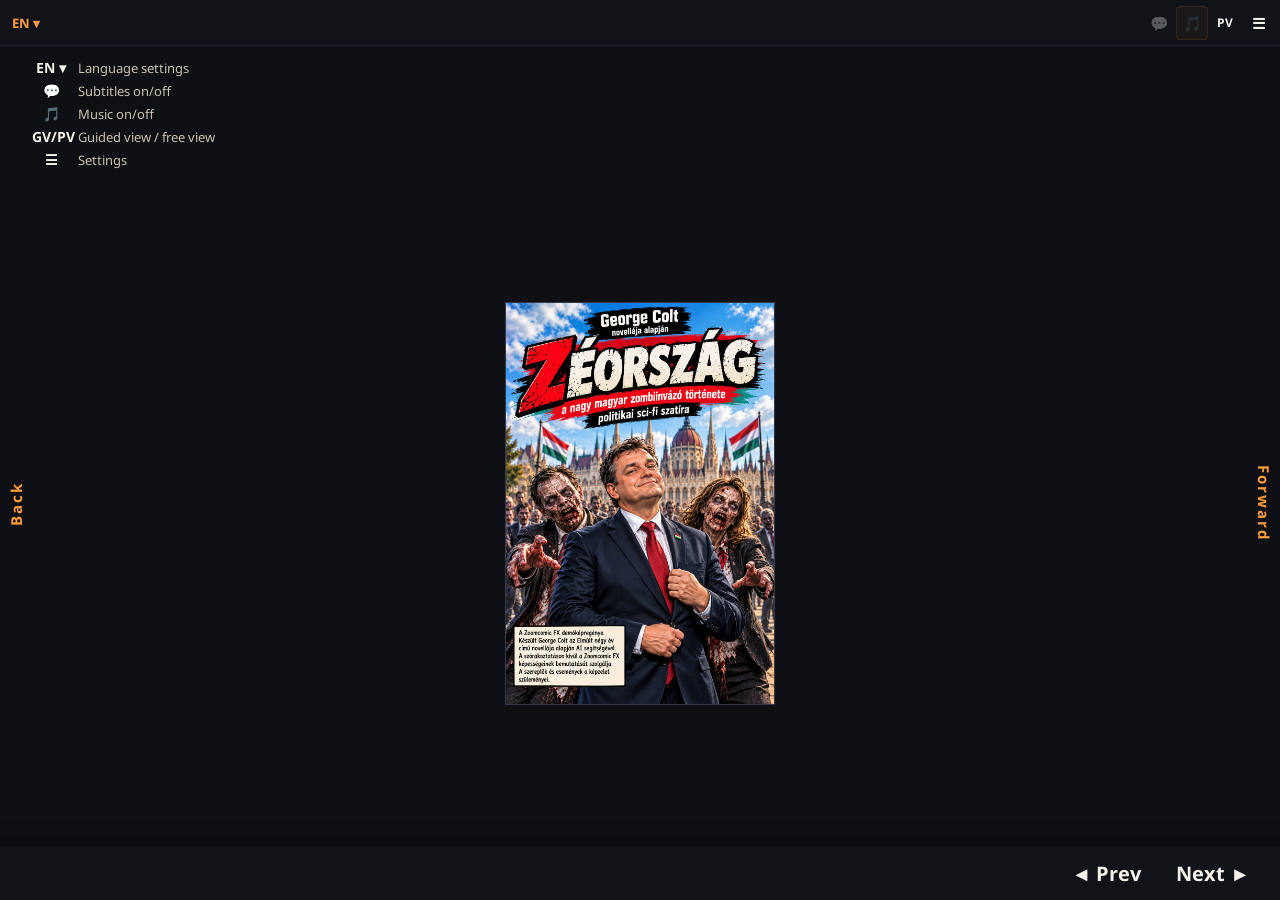
==== commit c22fc06d: "1" ====
--- a/index.html
+++ b/index.html
@@ -134,6 +134,25 @@
             position: absolute; top: 0; left: 0; width: 100%; height: 100%;
             object-fit: contain; background: #000; display: none;
         }
+        /* T2/T12/T13: nincsenek natív vezérlők (iOS sötét fátyol + nagy gombok, Opera szürke felület);
+           helyettük a poszter (első képkocka) látszik, és egy saját, vékony vezérlősáv. */
+        #pageVideo::-webkit-media-controls,
+        #pageVideo::-webkit-media-controls-overlay-play-button,
+        #pageVideo::-webkit-media-controls-start-playback-button { display: none !important; -webkit-appearance: none; }
+        #pageVideo.vid-wait { visibility: hidden; }   /* poszter nélkül: rejtve, amíg az első képkocka meg nem jön */
+        #videoCtl {
+            position: absolute; display: none; align-items: center; gap: 6px; height: 44px; padding: 0 8px;
+            box-sizing: border-box; background: rgba(10, 11, 14, 0.62); z-index: 25; transition: opacity 0.3s ease;
+        }
+        #videoCtl.hidden { opacity: 0; pointer-events: none; }
+        .vc-btn {
+            flex: none; width: 38px; height: 38px; border: 0; padding: 0; background: none; color: #f4f1ea;
+            display: flex; align-items: center; justify-content: center; cursor: pointer; border-radius: 6px;
+        }
+        .vc-btn:active { background: rgba(255,255,255,0.12); }
+        #vcTrack { flex: 1; height: 38px; display: flex; align-items: center; cursor: pointer; touch-action: none; }
+        #vcBar { position: relative; width: 100%; height: 4px; border-radius: 2px; background: rgba(255,255,255,0.28); overflow: hidden; }
+        #vcFill { position: absolute; left: 0; top: 0; bottom: 0; width: 0; background: #ff9d3b; }
         #creditsPage {
             position: absolute; top: 0; left: 0; width: 100%; height: 100%;
             display: none; align-items: center; justify-content: center; text-align: center;
@@ -197,7 +216,12 @@
 
         <div id="canvasViewport">
             <img id="comicImage" alt="" data-pl-alt="plImgAlt">
-            <video id="pageVideo" controls playsinline preload="auto"></video>
+            <video id="pageVideo" playsinline webkit-playsinline preload="auto"></video>
+            <div id="videoCtl" class="hidden">
+                <button id="vcPlay" class="vc-btn" data-pl-title="plVidPlay"></button>
+                <div id="vcTrack" data-pl-title="plVidSeek"><div id="vcBar"><div id="vcFill"></div></div></div>
+                <button id="vcMute" class="vc-btn" data-pl-title="plVidMute"></button>
+            </div>
             <div id="vzLeft" class="video-zone"></div><div id="vzRight" class="video-zone"></div>
             <div id="introPage">
                 <div id="introLegend"></div>
@@ -342,7 +366,7 @@
         let playlistIdx = 0;
         function playerStart() { return (activeMagazineData && activeMagazineData.meta && activeMagazineData.meta.playerStart) || {}; }
         function musicMode() { return playerStart().musicMode === "playlist" ? "playlist" : "pages"; }
-        function bgTryPlay() { if (musicOn && gvMode && bgMusicPlayer.src) { const p = bgMusicPlayer.play(); if (p && p.catch) p.catch(() => {}); } }
+        function bgTryPlay() { if (musicOn && gvMode && !introActive && bgMusicPlayer.src) { const p = bgMusicPlayer.play(); if (p && p.catch) p.catch(() => {}); } }
 
         // Zene indítása CSAK felhasználói gesztusra megbízható (böngészők, és a Facebook/Messenger beépített
         // böngészője is) - ezért az első érintés/kattintás/billentyű mindig újrapróbálja, és az intro oldal
@@ -570,7 +594,12 @@
             const bBar = document.getElementById("bottomBar");
             if (!bar || !bBar) return;
             let offset = bBar.classList.contains("visible") ? 54 : 0;
-            if (currentPageType() === "video") offset += 56;
+            // videó-oldalon: ha a videó (és így a saját vezérlősávja) lenyúlik a képernyő aljáig, a felirat fölé kerül
+            if (currentPageType() === "video") {
+                const vp = document.getElementById("canvasViewport");
+                const vh = parseFloat(document.getElementById("pageVideo").style.height) || 0;
+                if (vp && vh >= vp.clientHeight - 50) offset += 46;
+            }
             const vz = currentPageType() === "video" ? "block" : "none";
             const zl = document.getElementById("vzLeft"), zr = document.getElementById("vzRight");
             if (zl) zl.style.display = vz;
@@ -770,6 +799,10 @@
             if (h > maxH) { h = maxH; w = maxH * ar; }
             v.style.width = w + "px"; v.style.height = h + "px";
             v.style.left = ((maxW - w) / 2) + "px"; v.style.top = "0px";
+            // a saját vezérlősáv a videó alján, a videó szélességében
+            const ctl = document.getElementById("videoCtl");
+            ctl.style.left = ((maxW - w) / 2) + "px"; ctl.style.width = w + "px";
+            ctl.style.top = Math.max(0, h - 44) + "px";
         }
 
         function applyGuidedViewLogic(maxW, maxH) {
@@ -800,7 +833,7 @@
             const baseScale = Math.min(scaleX, scaleY);
 
             const initialX = (maxW - (nw * baseScale)) / 2;
-            const initialY = (maxH - (nh * baseScale)) / 2;
+            const initialY = 0;   // a teljes oldal közvetlenül a menüsor alatt indul (vízszintesen középen)
 
             if (blockIdx === -1 || !elements[blockIdx]) {
                 img.style.width = nw + "px";
@@ -811,7 +844,7 @@
                     const sc = baseScale * viewScale, sw = nw * sc, sh = nh * sc;
                     let tx = initialX + viewTx, ty = initialY + viewTy;
                     tx = (sw <= maxW) ? (maxW - sw) / 2 : Math.min(0, Math.max(maxW - sw, tx));
-                    ty = (sh <= maxH) ? (maxH - sh) / 2 : Math.min(0, Math.max(maxH - sh, ty));
+                    ty = (sh <= maxH) ? 0 : Math.min(0, Math.max(maxH - sh, ty));
                     viewTx = tx - initialX; viewTy = ty - initialY;
                     pvBase = { ix: initialX, iy: initialY, bs: baseScale, W: maxW, H: maxH, nw, nh };
                     lastFullRect = { x: tx, y: ty, w: sw, h: sh };
@@ -910,10 +943,12 @@
             introActive = true;
             blockIdx = -1;
             stopVideo();
+            bgMusicPlayer.pause();   // a bemutatóoldalon nem szól a zene; a továbblépéskor indul
             if (window.speechSynthesis) window.speechSynthesis.cancel();
             showPageKind("intro");
             renderIntro();
             resizeLayout();
+            preloadAround();   // T8: a bemutatóoldal olvasása közben már töltődnek az első oldalak (videóval együtt)
         }
         function leaveIntro() {
             introActive = false;
@@ -929,7 +964,237 @@
             video.pause();
             video.removeAttribute("src");
             video.load();
-        }
+            const ctl = document.getElementById("videoCtl");
+            ctl.style.display = "none"; ctl.classList.add("hidden");
+        }
+
+        // === T8: ELŐTÖLTÉS (videóval együtt) + TELJES HÁTTÉR-LETÖLTÉS ===
+        // Ablak: az aktuális oldal + 2 előre + 1 vissza. A videók fetch -> Blob -> helyi "blob:" URL-ként
+        // a memóriában vannak, így lapozáskor azonnal indulnak (nincs töltés, szürke/sötét felület).
+        // Az ablakon kívüli videók blobját felszabadítjuk (memória). A teljes kiadvány a háttérben,
+        // alacsony prioritással, sorban letöltődik (látható haladásjelző nélkül - döntés 2026-10-12):
+        // https-en a böngésző tartós gyorsítótárába (Cache API), máshol legalább a HTTP-gyorsítótárba.
+        // file://-ről megnyitva nincs fetch: ilyenkor a videó a régi módon, közvetlenül töltődik.
+        const MediaStore = (() => {
+            const httpOk = /^https?:$/.test(location.protocol);
+            const MAX_BLOB_BYTES = 80 * 1024 * 1024;   // ennél nagyobb videót nem tartunk memóriában (folyamatos letöltéssel szól)
+            const entries = new Map();   // url -> { objUrl: string|null, p: Promise }
+            let cacheP = null, quotaFull = false, windowBusy = 0, idleWaiters = [], winChain = Promise.resolve(), bgStarted = false;
+            const abs = (u) => new URL(u, location.href).href;
+            const extType = (u) => { const m = String(u).toLowerCase().match(/\.(mp4|m4v|webm|ogv|mov)(\?|$)/); return m ? ({ mp4: "video/mp4", m4v: "video/mp4", webm: "video/webm", ogv: "video/ogg", mov: "video/quicktime" })[m[1]] : ""; };
+            function cacheName() {
+                const id = activeMagazineData && activeMagazineData.meta && activeMagazineData.meta.exportId;
+                return id ? "zcfx|" + location.pathname.replace(/[^/]*$/, "") + "|" + id : null;
+            }
+            function openCache() {
+                if (cacheP) return cacheP;
+                const name = cacheName();
+                if (!httpOk || !name || !window.caches || !window.isSecureContext) return (cacheP = Promise.resolve(null));
+                cacheP = (async () => {
+                    try {
+                        // ugyanennek a kiadványnak a régebbi exportjai törlődnek (más kiadványé nem)
+                        const prefix = name.slice(0, name.lastIndexOf("|") + 1);
+                        for (const k of await caches.keys()) if (k.startsWith(prefix) && k !== name) caches.delete(k);
+                        return await caches.open(name);
+                    } catch (_) { return null; }
+                })();
+                return cacheP;
+            }
+            async function fetchStored(url) {
+                const c = await openCache();
+                if (c) { try { const hit = await c.match(abs(url)); if (hit) return hit; } catch (_) {} }
+                const r = await fetch(url);
+                if (!r.ok) throw new Error("HTTP " + r.status);
+                if (c && !quotaFull) { try { await c.put(abs(url), r.clone()); } catch (_) { quotaFull = true; } }
+                return r;
+            }
+            function notifyIdle() { if (!windowBusy) idleWaiters.splice(0).forEach(f => f()); }
+            // Videó előtöltése blobba (sorban: amit előbb kérünk - az aktuális oldal -, az töltődik előbb).
+            function want(url) {
+                if (!httpOk || !url) return Promise.resolve(null);
+                let e = entries.get(url);
+                if (e) return e.p;
+                e = { objUrl: null };
+                entries.set(url, e);
+                windowBusy++;
+                e.p = (winChain = winChain.then(async () => {
+                    if (entries.get(url) !== e) return null;   // közben kikerült az ablakból
+                    try {
+                        const r = await fetchStored(url);
+                        const len = parseInt(r.headers.get("content-length") || "0", 10);
+                        if (len > MAX_BLOB_BYTES) return null;
+                        let b = await r.blob();
+                        if (!b.type || !/^video\//.test(b.type)) { const t = extType(url); if (t) b = new Blob([b], { type: t }); }
+                        if (entries.get(url) !== e) return null;
+                        e.objUrl = URL.createObjectURL(b);
+                        return e.objUrl;
+                    } catch (_) { return null; }
+                }).finally(() => { windowBusy--; notifyIdle(); }));
+                return e.p;
+            }
+            function peek(url) { const e = entries.get(url); return (e && e.objUrl) || null; }
+            function releaseExcept(keep) {
+                for (const [url, e] of Array.from(entries)) {
+                    if (keep.has(url)) continue;
+                    entries.delete(url);
+                    if (e.objUrl) { try { URL.revokeObjectURL(e.objUrl); } catch (_) {} }
+                }
+            }
+            const waitIdle = () => windowBusy ? new Promise(r => idleWaiters.push(r)) : Promise.resolve();
+            const waitVisible = () => !document.hidden ? Promise.resolve() : new Promise(r => {
+                const f = () => { if (!document.hidden) { document.removeEventListener("visibilitychange", f); r(); } };
+                document.addEventListener("visibilitychange", f);
+            });
+            // A teljes kiadvány letöltése a háttérben, egyesével; az ablak (aktuális oldal) mindig elsőbbséget kap.
+            async function startBackground(urls) {
+                if (bgStarted || !httpOk || !cacheName()) return;   // élő előnézetnél (nincs exportId) nem kell
+                bgStarted = true;
+                const c = await openCache();
+                for (const u of urls) {
+                    await waitIdle(); await waitVisible();
+                    try {
+                        if (c && !quotaFull) {
+                            if (await c.match(abs(u))) continue;
+                            const r = await fetch(u);
+                            if (r.ok) { try { await c.put(abs(u), r); } catch (_) { quotaFull = true; } }
+                        } else {
+                            // nincs tartós tár: letöltjük és eldobjuk (a HTTP-gyorsítótár megtartja, ha tudja) - memóriát nem foglal
+                            const r = await fetch(u);
+                            if (r.ok && r.body && r.body.getReader) { const rd = r.body.getReader(); while (!(await rd.read()).done) {} }
+                        }
+                    } catch (_) {}
+                }
+            }
+            return { want, peek, releaseExcept, startBackground };
+        })();
+
+        // A háttérben letöltendő fájlok, olvasási sorrendben (oldalanként kép/poszter/hangok/videó, majd a zenék).
+        function allMediaUrls() {
+            const out = [], seen = new Set();
+            const add = (u) => { if (u && !seen.has(u)) { seen.add(u); out.push(u); } };
+            const pages = (activeMagazineData && activeMagazineData.pages) || [];
+            for (const pg of pages) {
+                add(pg.imagePath); add(pg.posterPath); add(pg.audioPath);
+                for (const el of pg.elements || []) add(el.audioPath);
+                add(pg.videoPath);
+            }
+            for (const t of activeMagazineData.backgroundTracks || []) add(t.audioPath);
+            if (activeMagazineData.meta) add(activeMagazineData.meta.backgroundAudio);
+            return out;
+        }
+
+        // === T2/T12/T13: SAJÁT VIDEÓVEZÉRLŐK ===
+        // Nincs középső nagy lejátszás-gomb és nincs natív vezérlősáv. A videó a lapozáskor magától indul;
+        // a képernyő közepére koppintva szünet/folytatás; alul vékony sáv (lejátszás, haladás, hang),
+        // ami lejátszás közben 2,5 mp múlva elhalványul, szünetnél kint marad.
+        const VC_ICONS = {
+            play: '<svg viewBox="0 0 24 24" width="22" height="22" fill="currentColor" aria-hidden="true"><path d="M8 5.5v13l11-6.5z"/></svg>',
+            pause: '<svg viewBox="0 0 24 24" width="22" height="22" fill="currentColor" aria-hidden="true"><rect x="6.5" y="5" width="4" height="14" rx="1"/><rect x="13.5" y="5" width="4" height="14" rx="1"/></svg>',
+            sound: '<svg viewBox="0 0 24 24" width="22" height="22" fill="none" stroke="currentColor" stroke-width="2" stroke-linecap="round" stroke-linejoin="round" aria-hidden="true"><path d="M11 5 6 9H3v6h3l5 4z"/><path d="M15.5 8.5a5 5 0 0 1 0 7"/><path d="M18.5 5.5a9 9 0 0 1 0 13"/></svg>',
+            muted: '<svg viewBox="0 0 24 24" width="22" height="22" fill="none" stroke="currentColor" stroke-width="2" stroke-linecap="round" stroke-linejoin="round" aria-hidden="true"><path d="M11 5 6 9H3v6h3l5 4z"/><path d="m22 9-6 6"/><path d="m16 9 6 6"/></svg>'
+        };
+        const pageVideoEl = document.getElementById("pageVideo");
+        let vidMuted = false;      // az olvasó választása (a munkamenetben megmarad videóról videóra)
+        let vcHideTimer = null;
+        function updateVcIcons() {
+            const v = pageVideoEl;
+            document.getElementById("vcPlay").innerHTML = (v.paused || v.ended) ? VC_ICONS.play : VC_ICONS.pause;
+            document.getElementById("vcMute").innerHTML = v.muted ? VC_ICONS.muted : VC_ICONS.sound;
+            const d = v.duration;
+            document.getElementById("vcFill").style.width = (d && isFinite(d)) ? Math.min(100, (v.currentTime / d) * 100) + "%" : "0%";
+        }
+        function showVideoCtl(stay) {
+            if (currentPageType() !== "video") return;
+            const ctl = document.getElementById("videoCtl");
+            ctl.style.display = "flex";
+            ctl.classList.remove("hidden");
+            clearTimeout(vcHideTimer);
+            if (!stay && !pageVideoEl.paused) vcHideTimer = setTimeout(() => ctl.classList.add("hidden"), 2500);
+        }
+        function playVideoNow() {
+            const v = pageVideoEl;
+            v.muted = vidMuted;
+            const p = v.play();
+            if (p && p.catch) p.catch((err) => {
+                // A böngésző hanggal nem engedi az automatikus indítást: némítva indul, a hang a sávon kapcsolható.
+                if (err && err.name === "NotAllowedError" && !v.muted) {
+                    v.muted = true;
+                    v.play().catch(() => {}).finally(() => { updateVcIcons(); showVideoCtl(true); });
+                }
+                updateVcIcons(); showVideoCtl(true);
+            });
+        }
+        function toggleVideoPlay() {
+            const v = pageVideoEl;
+            if (v.paused || v.ended) { const p = v.play(); if (p && p.catch) p.catch(() => {}); }
+            else v.pause();
+            showVideoCtl();
+        }
+        function setupVideoForPage(pd) {
+            const v = pageVideoEl;
+            v.poster = pd.posterPath || "";
+            v.classList.toggle("vid-wait", !pd.posterPath);
+            const ready = MediaStore.peek(pd.videoPath);
+            v.src = ready || pd.videoPath;   // ha az előtöltés még nem kész, közvetlenül tölt (a poszter addig látszik)
+            updateVcIcons();
+            playVideoNow();
+            showVideoCtl();
+        }
+        pageVideoEl.addEventListener("loadeddata", () => pageVideoEl.classList.remove("vid-wait"));
+        pageVideoEl.addEventListener("playing", () => { pageVideoEl.classList.remove("vid-wait"); updateVcIcons(); showVideoCtl(); });
+        pageVideoEl.addEventListener("pause", () => { updateVcIcons(); showVideoCtl(true); });
+        pageVideoEl.addEventListener("ended", () => { updateVcIcons(); showVideoCtl(true); });
+        pageVideoEl.addEventListener("volumechange", updateVcIcons);
+        pageVideoEl.addEventListener("timeupdate", updateVcIcons);
+        (function initVideoCtl() {
+            const ctl = document.getElementById("videoCtl");
+            // A sávon történő érintés ne lapozzon és ne nyisson mást (a lapozó-érintéskezelő a nézeten fut).
+            ["touchstart", "touchmove", "touchend", "click", "dblclick", "mousedown", "pointerdown"].forEach(ev =>
+                ctl.addEventListener(ev, (e) => { e.stopPropagation(); if (ev !== "pointerdown") showVideoCtl(); }, { passive: true }));
+            document.getElementById("vcPlay").addEventListener("click", toggleVideoPlay);
+            document.getElementById("vcMute").addEventListener("click", () => {
+                const v = pageVideoEl;
+                v.muted = !v.muted; vidMuted = v.muted;
+                if (!v.muted && v.paused && !v.ended) { const p = v.play(); if (p && p.catch) p.catch(() => {}); }
+                updateVcIcons();
+            });
+            const track = document.getElementById("vcTrack");
+            let seeking = false;
+            const seekTo = (clientX) => {
+                const v = pageVideoEl, r = track.getBoundingClientRect(), d = v.duration;
+                if (!d || !isFinite(d) || r.width <= 0) return;
+                v.currentTime = Math.max(0, Math.min(1, (clientX - r.left) / r.width)) * d;
+                updateVcIcons();
+            };
+            track.addEventListener("pointerdown", (e) => { seeking = true; try { track.setPointerCapture(e.pointerId); } catch (_) {} seekTo(e.clientX); });
+            track.addEventListener("pointermove", (e) => { if (seeking) seekTo(e.clientX); });
+            track.addEventListener("pointerup", () => { seeking = false; });
+            track.addEventListener("pointercancel", () => { seeking = false; });
+        })();
+
+        // T5: ha a böngésző háttérbe kerül vagy bezárul (pl. Messenger beépített böngészője), minden hang és a
+        // videó megáll; visszatéréskor az folytatódik, ami előtte szólt.
+        let pausedForHidden = null;
+        function pauseAllForHidden() {
+            if (pausedForHidden) return;
+            pausedForHidden = {
+                music: !bgMusicPlayer.paused,
+                audio: !audioPlayer.paused && !audioPlayer.ended,
+                video: currentPageType() === "video" && !pageVideoEl.paused && !pageVideoEl.ended
+            };
+            bgMusicPlayer.pause(); audioPlayer.pause(); pageVideoEl.pause();
+            if (window.speechSynthesis) window.speechSynthesis.cancel();
+        }
+        function resumeAfterHidden() {
+            const s = pausedForHidden; pausedForHidden = null;
+            if (!s) return;
+            if (s.music) bgTryPlay();
+            if (s.audio) audioPlayer.play().catch(() => {});
+            if (s.video && currentPageType() === "video") pageVideoEl.play().catch(() => {});
+        }
+        document.addEventListener("visibilitychange", () => { if (document.hidden) pauseAllForHidden(); else resumeAfterHidden(); });
+        window.addEventListener("pagehide", pauseAllForHidden);
+        window.addEventListener("pageshow", (e) => { if (e.persisted) resumeAfterHidden(); });
 
         function currentPageType() {
             if (introActive) return "intro";
@@ -941,17 +1206,23 @@
         const preloadCache = new Map();
         function preloadAround() {
             const pages = activeMagazineData.pages;
-            const keep = new Set();
-            for (let i = pageIdx - 1; i <= pageIdx + 2; i++) {
+            const keep = new Set(), keepVideo = new Set();
+            // sorrend = fontossági sorrend: az aktuális, a következő kettő, végül az előző
+            for (const i of [pageIdx, pageIdx + 1, pageIdx + 2, pageIdx - 1]) {
                 const pg = pages[i];
-                if (!pg || pg.type === "video" || pg.type === "credits" || !pg.imagePath) continue;
-                keep.add(pg.imagePath);
-                if (!preloadCache.has(pg.imagePath)) {
-                    const im = new Image(); im.decoding = "async"; im.src = pg.imagePath;
-                    preloadCache.set(pg.imagePath, im);
+                if (!pg || pg.type === "credits") continue;
+                const pic = pg.type === "video" ? pg.posterPath : pg.imagePath;   // T12: a videó posztere is kép
+                if (pic) {
+                    keep.add(pic);
+                    if (!preloadCache.has(pic)) {
+                        const im = new Image(); im.decoding = "async"; im.src = pic;
+                        preloadCache.set(pic, im);
+                    }
                 }
+                if (pg.type === "video" && pg.videoPath) { keepVideo.add(pg.videoPath); MediaStore.want(pg.videoPath); }   // T8: a videó is
             }
             for (const k of Array.from(preloadCache.keys())) if (!keep.has(k)) preloadCache.delete(k);
+            MediaStore.releaseExcept(keepVideo);
         }
 
         function loadCurrentPage() {
@@ -972,9 +1243,7 @@
             if (pageData.type === "video") {
                 img.removeAttribute("src");
                 showPageKind("video");
-                const video = document.getElementById("pageVideo");
-                video.src = pageData.videoPath;
-                video.play().catch(() => {}); // az autoplay-t a böngésző letilthatja - a vezérlőn indítható
+                setupVideoForPage(pageData);   // T8/T12: előtöltött blob + poszter + saját vezérlők
                 updateTextAndAudio(null);
             } else if (pageData.type === "credits") {
                 img.removeAttribute("src");
@@ -1118,6 +1387,8 @@
                     triggerPrev();
                     return;
                 } else {
+                    // T2: videó-oldalon a középső koppintás = szünet / folytatás (nincs nagy középső gomb)
+                    if (currentPageType() === "video") { toggleVideoPlay(); return; }
                     // KÖZÉPSŐ 50%: Itt él a dupla koppintásos szövegkezelés
                     if (now - lastTapTime < 300) {
                         handleDoubleTap();
@@ -1152,11 +1423,14 @@
         // F24/1: csak a TÉNYLEGES vezérlősáv (a videóelem alsó ~64 px-e) marad lapozásmentes,
         // nem a képernyő alsó negyede - így videólejátszás közben a képernyő bal és jobb
         // szélső 25%-a szinte teljes magasságában lapoz.
-        const VIDEO_CONTROLS_PX = 64;
+        // T2: a natív vezérlők helyett a saját sáv (#videoCtl) számít - az eseményeit amúgy is elnyeli,
+        // ez csak tartalék (pl. a sáv épp elhalványuló állapotában).
         function isOnVideoControls(clientY) {
             if (currentPageType() !== "video") return false;
-            const rect = viewportElement.getBoundingClientRect();
-            return clientY > rect.bottom - VIDEO_CONTROLS_PX;
+            const ctl = document.getElementById("videoCtl");
+            if (!ctl || ctl.style.display === "none" || ctl.classList.contains("hidden")) return false;
+            const rect = ctl.getBoundingClientRect();
+            return clientY >= rect.top && clientY <= rect.bottom;
         }
 
         // EGÉR (gépen): ugyanazok a zónák, mint érintésnél. Az érintés által generált
@@ -1168,11 +1442,13 @@
             const w = window.innerWidth;
             if (e.clientX > w * 0.75) triggerNext();
             else if (e.clientX < w * 0.25) triggerPrev();
+            else if (currentPageType() === "video") toggleVideoPlay();   // T2: középre kattintás = szünet / folytatás
         });
         viewportElement.addEventListener("dblclick", (e) => {
             if (Date.now() - lastTouchAt < 700) return;
             lastPointX = e.clientX; lastPointY = e.clientY;
             if (isOnVideoControls(e.clientY)) return;
+            if (currentPageType() === "video") return;
             const w = window.innerWidth;
             if (e.clientX >= w * 0.25 && e.clientX <= w * 0.75) handleDoubleTap();
         });
@@ -1242,10 +1518,17 @@
                 const v = document.getElementById("pageVideo");
                 const vr = v.getBoundingClientRect(), pr = vp.getBoundingClientRect();
                 const w = vr.width, h = vr.height, vw = vp.clientWidth, vh = vp.clientHeight;
-                const c = document.createElement("canvas");
-                c.width = v.videoWidth || 2; c.height = v.videoHeight || 2; c.style.cssText = "width:100%; height:100%; display:block; background:#000;";
-                try { c.getContext("2d").drawImage(v, 0, 0, c.width, c.height); } catch (_) {}
-                playTurn(c, { x: vr.left - pr.left, y: vr.top - pr.top, w, h }, swapToNextPage);
+                let snap;
+                const pd = activeMagazineData.pages[pageIdx];
+                if (v.readyState < 2 && pd && pd.posterPath) {   // még nincs képkocka: a poszter fordul át
+                    snap = document.createElement("img"); snap.src = pd.posterPath;
+                    snap.style.cssText = "width:100%; height:100%; display:block; object-fit:contain; background:#000;";
+                } else {
+                    snap = document.createElement("canvas");
+                    snap.width = v.videoWidth || 2; snap.height = v.videoHeight || 2; snap.style.cssText = "width:100%; height:100%; display:block; background:#000;";
+                    try { snap.getContext("2d").drawImage(v, 0, 0, snap.width, snap.height); } catch (_) {}
+                }
+                playTurn(snap, { x: vr.left - pr.left, y: vr.top - pr.top, w, h }, swapToNextPage);
                 return;
             }
             const needZoomOut = blockIdx >= 0 || viewScale > 1;
@@ -1404,6 +1687,8 @@
                 } else
                 loadCurrentPage(); // ⭐ ez már magában elindítja a pageIdx-nek megfelelő háttérzene-sávot is
                 checkVoiceAvailability(activeMagazineData.lang || baseLang());
+                // T8: a teljes kiadvány letöltése a háttérben (az ablak betöltése után, csendben)
+                setTimeout(() => MediaStore.startBackground(allMediaUrls()), 1500);
             } else {
                 document.getElementById("loadError").style.display = "block";
                 checkVoiceAvailability(baseLang());
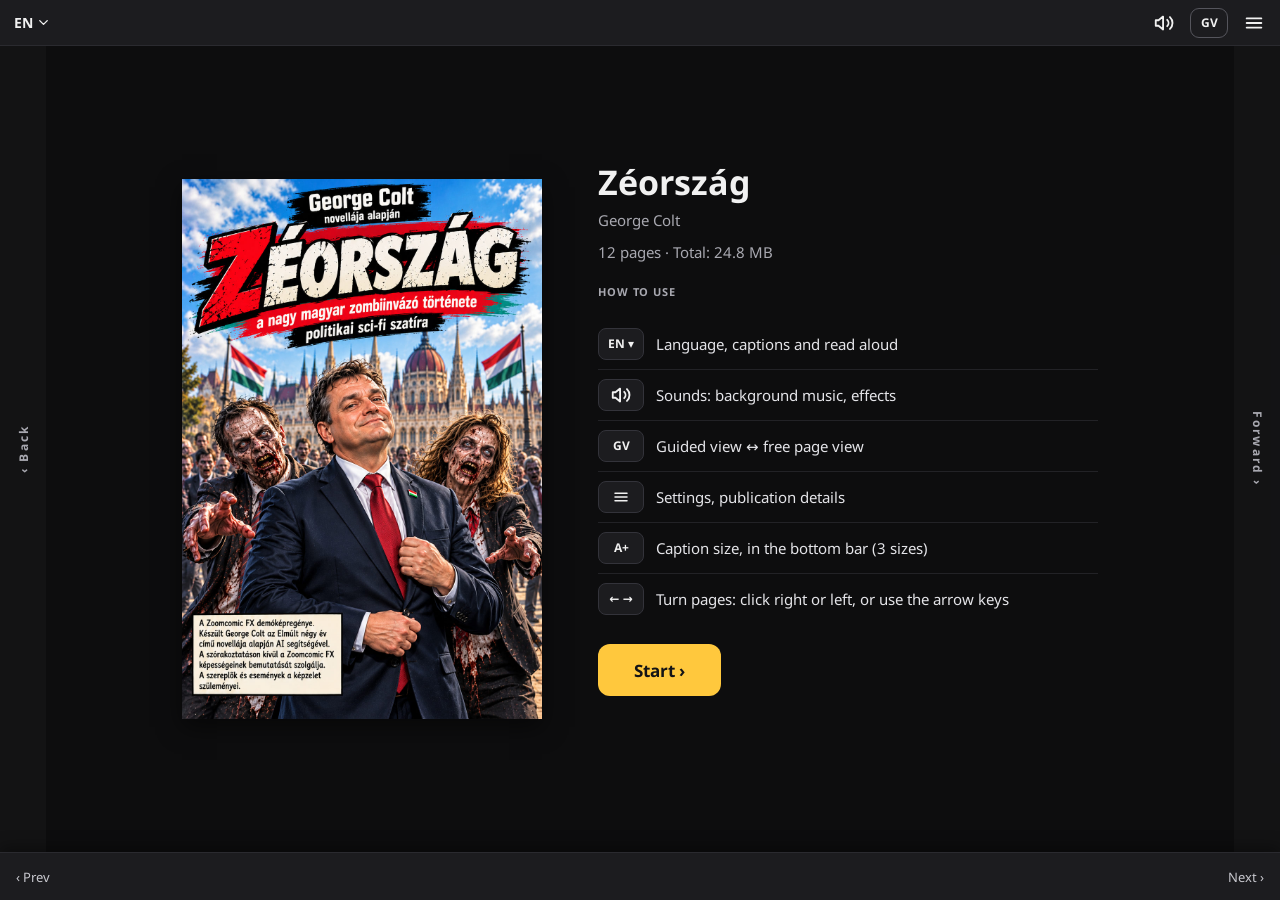
==== commit 46600b2d: "z" ====
--- a/index.html
+++ b/index.html
@@ -11,181 +11,266 @@
     
     
     <link rel="stylesheet" href="fonts/fonts.css">
+    <link rel="manifest" href="manifest.webmanifest">
+    <meta name="theme-color" content="#1c1c1f">
     <style>
-        /* F24/1: a vízszintes suhintás ne váltson böngésző-előzményt (vissza/előre gesztus) */
-        html, body { overscroll-behavior-x: none; }
+        /* ZoomComicFX player – 2.5.0 felület (T14/T15/T19/T24/T26, sárga kiemelés a jóváhagyott mockup szerint) */
+        :root {
+            --pl-bg: #0f0f10; --pl-bar: #1c1c1f; --pl-panel: #232327; --pl-line: #2a2a2f; --pl-line2: #3a3a41;
+            --pl-text: #f1f1f1; --pl-dim: #a8a8b0; --pl-accent: #FFC83D; --pl-on-accent: #141416;
+            --pl-text-font: 'Noto Sans', -apple-system, BlinkMacSystemFont, "Segoe UI", Roboto, Arial, sans-serif;
+            --pl-theme-font: var(--pl-text-font);
+        }
+        html, body { overscroll-behavior-x: none; }   /* F24/1: a vízszintes suhintás ne váltson böngésző-előzményt */
         button, input, select, textarea { font-family: inherit; }
-        #canvasViewport { scrollbar-width: none; }
+        #canvasViewport { scrollbar-width: none; touch-action: pan-y; }
         #canvasViewport::-webkit-scrollbar { display: none; }
-        #canvasViewport { touch-action: pan-y; }
         body {
-            background-color: #0f1014; margin: 0; padding: 0;
-            width: 100vw; height: 100vh; overflow: hidden;
-            font-family: "Noto Sans", -apple-system, BlinkMacSystemFont, "Segoe UI", Roboto, Arial, sans-serif;
+            background-color: var(--pl-bg); margin: 0; padding: 0;
+            width: 100vw; height: 100vh; overflow: hidden; color: var(--pl-text);
+            font-family: var(--pl-text-font);
             -webkit-tap-highlight-color: transparent; user-select: none;
         }
         #appBg {
             width: 100vw; height: 100vh; display: flex; flex-direction: column;
             justify-content: space-between; align-items: center; box-sizing: border-box; position: relative;
-        }
+            background-color: var(--pl-bg); background-repeat: no-repeat; background-position: center center;
+        }
+        /* T21: háttérkép – állón a szélességhez, fekvőn a magassághoz igazítva (a kilógó rész levágódik) */
+        #appBg.has-bg-portrait { background-image: var(--bg-portrait); background-size: 100% auto; }
+        @media (orientation: landscape) {
+            #appBg.has-bg-portrait { background-image: none; }
+            #appBg.has-bg-landscape { background-image: var(--bg-landscape); background-size: auto 100%; }
+        }
+        @media (orientation: portrait) { #appBg.has-bg-landscape:not(.has-bg-portrait) { background-image: none; } }
+
+        /* ---- felső sor ---- */
         #topBar {
             position: fixed; top: 0; left: 0; width: 100%; height: 46px; display: flex;
-            justify-content: space-between; align-items: center; padding: 0 10px; box-sizing: border-box;
-            background-color: #121318; z-index: 100; border-bottom: 1px solid #1f222e;
-        }
-        .top-left-group, .top-right-group { display: flex; align-items: center; gap: 5px; }
+            justify-content: space-between; align-items: center; padding: 0 6px; box-sizing: border-box;
+            background-color: var(--pl-bar); z-index: 100; border-bottom: 1px solid var(--pl-line);
+            transition: transform 0.55s cubic-bezier(0.4, 0, 0.2, 1), opacity 0.55s ease;
+        }
+        .top-left-group, .top-right-group { display: flex; align-items: center; gap: 2px; }
         .retro-btn {
-            background: none; border: none; color: #f4f1ea; font-size: 20px; font-weight: bold;
-            cursor: pointer; padding: 5px 10px; display: flex; align-items: center; justify-content: center;
-            transition: all 0.2s ease; min-width: 40px; min-height: 40px; border-radius: 4px;
-        }
-        /* felső sor: kompakt, hogy keskeny telefonon is kiférjen */
-        #topBar .retro-btn { font-size: 15px; min-width: 32px; min-height: 34px; padding: 3px 5px; }
-        #topBar .top-right-group, #topBar .top-left-group { gap: 1px; }
-        #btnView { font-size: 12px !important; letter-spacing: 0; }
-        #topBar { padding: 0 6px; }
-        #topBar .retro-btn.active { box-shadow: none; }
-        .pv-hide-placeholder {
-        }
-        .retro-btn:active { transform: scale(0.9); }
-        .retro-btn.active { 
-            color: #ff9d3b; background: rgba(139, 90, 43, 0.25);
-            box-shadow: inset 0 0 8px rgba(255, 157, 59, 0.3); border: 1px solid rgba(255, 157, 59, 0.4);
-        }
-        #pageCounter { font-size: 12px; color: #9aa0a6; white-space: nowrap; margin-left: 4px; }
-        #topBar #btnLang { font-size: 13px; min-width: 0; padding: 3px 6px; font-weight: bold; color: #ff9d3b; }
-        /* Lenyíló nyelvválasztó (a szerző által az exportnál megadott játszó-nyelvek) */
-        #langWrap { position: relative; }
-        #langDropdown {
-            display: none; position: absolute; top: 44px; left: 0; min-width: 150px; max-height: 70vh; overflow-y: auto;
-            background: #16181f; border: 1px solid #8B5A2B; border-radius: 8px; box-shadow: 0 8px 22px rgba(0,0,0,0.7); z-index: 300;
-        }
-        #langDropdown.open { display: block; }
-        #langDropdown button {
-            display: block; width: 100%; text-align: left; background: none; border: none; color: #f4f1ea;
-            padding: 11px 14px; font-size: 14px; cursor: pointer; white-space: nowrap;
-        }
-        #langDropdown .lang-head { padding: 8px 14px 4px; font-size: 11px; color: #9aa0a6; text-transform: uppercase; letter-spacing: 1px; border-top: 1px solid #2a2e3d; }
-        #langDropdown .lang-head:first-child { border-top: none; }
-        #langDropdown button.active { background: #8B5A2B; color: #fff; }
-        
-        /* ⭐ FIX: Visszaállítva a flex-grow és a kényszerített belső görgetés a valós magassághoz */
+            background: none; border: none; color: var(--pl-text); font-size: 15px; font-weight: 600;
+            cursor: pointer; padding: 3px 8px; display: flex; align-items: center; justify-content: center; gap: 3px;
+            min-width: 40px; min-height: 38px; border-radius: 9px; transition: background 0.15s ease;
+        }
+        .retro-btn:active { transform: scale(0.94); }
+        .retro-btn.open { background: #33333a; }
+        .retro-btn svg { display: block; }
+        #btnLang { font-size: 14px; padding: 3px 8px; }
+        #btnView { border: 1.5px solid #55555c; min-height: 30px; min-width: 38px; font-size: 12px; margin: 0 4px; padding: 2px 6px; }
+        #pageCounter { font-size: 12px; color: var(--pl-dim); white-space: nowrap; margin-left: 4px; }
+        .pv-off { opacity: 0.3; pointer-events: none; }
+        /* T19: a menüsor a címlap után animálva elrejtőzik; a HELYE megmarad (a képregény nem csúszik fel) */
+        body.chrome-hidden #topBar { transform: translateY(-100%); opacity: 0; pointer-events: none; }
+        #chromeTab {
+            position: fixed; top: 0; left: 50%; transform: translateX(-50%); width: 64px; height: 24px; z-index: 99;
+            border: 0; border-radius: 0 0 11px 11px; background: var(--pl-bar); color: var(--pl-dim);
+            display: none; align-items: center; justify-content: center; cursor: pointer; padding: 0;
+        }
+        body.chrome-hidden #chromeTab { display: flex; }
+
+        /* ---- lenyíló menük (nyelv, hang) ---- */
+        .menu-panel {
+            display: none; position: fixed; top: 50px; width: 300px; max-width: calc(100vw - 16px); box-sizing: border-box;
+            background: var(--pl-panel); border: 1px solid var(--pl-line2); border-radius: 14px; padding: 4px 0 10px;
+            box-shadow: 0 12px 32px rgba(0,0,0,0.5); z-index: 300; overflow-y: auto; overscroll-behavior: contain;
+        }
+        .menu-panel.open { display: block; }
+        #langPanel { left: 8px; }
+        #soundPanel { right: 8px; }
+        .menu-dim { display: none; position: fixed; inset: 46px 0 0 0; background: rgba(0,0,0,0.55); z-index: 290; }
+        .menu-dim.open { display: block; }
+        .mp-sec { margin: 0; padding: 12px 16px 4px; font-size: 11px; font-weight: 700; letter-spacing: .08em; text-transform: uppercase; color: var(--pl-dim); }
+        .mp-head {
+            display: flex; align-items: center; gap: 10px; width: 100%; min-height: 48px; padding: 0 16px; border: 0;
+            background: transparent; color: var(--pl-text); font-size: 15px; text-align: left; cursor: pointer; box-sizing: border-box;
+        }
+        .mp-head .mp-cur { margin-left: auto; color: var(--pl-accent); font-weight: 600; max-width: 55%; overflow: hidden; text-overflow: ellipsis; white-space: nowrap; }
+        .mp-head .mp-chev { flex: none; color: var(--pl-dim); transition: transform 0.2s ease; }
+        .mp-group.expanded .mp-chev { transform: rotate(90deg); }
+        .mp-list { display: none; }
+        .mp-group.expanded .mp-list { display: block; }
+        .mp-group.static .mp-head { display: none; }
+        .mp-group.static .mp-list { display: block; }
+        .mp-opt {
+            display: flex; align-items: center; gap: 12px; width: 100%; min-height: 44px; padding: 0 16px; border: 0;
+            background: transparent; color: var(--pl-text); font-size: 15px; text-align: left; cursor: pointer; box-sizing: border-box;
+        }
+        .mp-opt:hover { background: rgba(255,255,255,0.04); }
+        .mp-dot { flex: none; width: 18px; height: 18px; border-radius: 50%; border: 2px solid #6d6d75; box-sizing: border-box; }
+        .mp-opt.on .mp-dot { border: 5px solid var(--pl-accent); }
+        .mp-opt .mp-sub { margin-left: auto; font-size: 12px; color: var(--pl-dim); }
+        .mp-note { margin: 2px 16px 6px; font-size: 12px; line-height: 1.4; color: var(--pl-dim); }
+        .mp-hr { height: 1px; background: #33333a; margin: 6px 0; }
+        .mp-search { display: block; width: calc(100% - 32px); margin: 4px 16px 6px; padding: 8px 10px; box-sizing: border-box; border-radius: 8px; border: 1px solid var(--pl-line2); background: #18181b; color: var(--pl-text); font-size: 14px; }
+        .snd-row {
+            display: flex; align-items: center; gap: 12px; width: 100%; min-height: 54px; padding: 0 16px; border: 0;
+            background: transparent; color: var(--pl-text); font-size: 15px; text-align: left; cursor: pointer; box-sizing: border-box;
+        }
+        .snd-row small { display: block; font-size: 12px; color: var(--pl-dim); margin-top: 2px; }
+        .snd-sw { margin-left: auto; flex: none; width: 44px; height: 26px; border-radius: 13px; background: #4a4a52; position: relative; transition: background 0.2s; }
+        .snd-sw::after { content: ''; position: absolute; top: 3px; left: 3px; width: 20px; height: 20px; border-radius: 50%; background: #f1f1f1; transition: left 0.2s, background 0.2s; }
+        .snd-row.on .snd-sw { background: var(--pl-accent); }
+        .snd-row.on .snd-sw::after { left: 21px; background: var(--pl-bar); }
+
+        /* ---- nézet ---- */
         #canvasViewport {
             position: relative; overflow-x: hidden !important; overflow-y: scroll !important;
             -webkit-overflow-scrolling: touch; display: flex; align-items: flex-start; justify-content: flex-start;
-            box-sizing: border-box; width: 100%; flex-grow: 1; background-color: #000; 
+            box-sizing: border-box; width: 100%; flex-grow: 1; background-color: transparent;
             margin-top: 46px; margin-bottom: 0px; transition: margin-bottom 0.3s ease;
         }
+        #appBg:not(.has-bg-portrait):not(.has-bg-landscape) #canvasViewport { background-color: #000; }
         #comicImage {
             position: absolute; display: block; top: 0; left: 0; transform-origin: 0 0;
             opacity: 1; transition: transform 0.1s linear; will-change: transform;
         }
         #focusHighlight {
-            position: absolute; box-shadow: 0 0 0 9999px rgba(0, 0, 0, 0.7); 
-            border: 2px solid #ff9d3b; pointer-events: none; z-index: 10; display: none; border-radius: 4px;
-        }
-
-        /* Feliratsáv (F13/F19, 2.3.0): EGYETLEN szövegmegjelenítő - mindig a lap ALJÁN; a régi,
-           felül lévő 📄 szövegdoboz megszűnt. A betűméretet a Beállítások "Szövegméret" adja. */
-        #subtitleBar.txt-size-small { font-size: 14px; }
-        #subtitleBar.txt-size-medium { font-size: 18px; }
-        #subtitleBar.txt-size-large { font-size: 22px; }
-        #subtitleBar .txt-zoom { float: right; margin: 0 0 4px 10px; background: #222530; border: 1px solid #33384a; color: #ff9d3b; border-radius: 6px; padding: 2px 8px; font-size: 14px; cursor: pointer; }
+            position: absolute; box-shadow: 0 0 0 9999px rgba(0, 0, 0, 0.7);
+            border: 2px solid var(--pl-accent); pointer-events: none; z-index: 10; display: none; border-radius: 4px;
+        }
+
+        /* ---- feliratsáv (F13/F19/F20/T23) ---- */
         #subtitleBar {
             position: fixed; bottom: 0; left: 0; width: 100%; box-sizing: border-box;
-            padding: 10px 18px; background: rgba(15,16,20,0.92); color: #f4f1ea;
-            font-size: 15px; line-height: 1.4; text-align: center; z-index: 140;
-            border-top: 1px solid #8B5A2B; display: none; max-height: 40%; overflow-y: auto;
-        }
-        /* Videó-oldalon a bal/jobb szélső 25% fölé átlátszó "lapozózóna" kerül (a vezérlősáv helye szabad marad):
-           a koppintás/suhintás így a videóelemhez (lejátszás/szünet, natív vezérlők) sem jut el, csak lapoz. */
+            padding: 10px 18px; background: rgba(15,15,16,0.92); color: var(--pl-text);
+            font-family: var(--pl-theme-font); line-height: 1.4; text-align: center; z-index: 140;
+            border-top: 1px solid var(--pl-line2); display: none; max-height: 40%; overflow-y: auto;
+            white-space: pre-line; overflow-wrap: anywhere;   /* T23: a szerző sortörései (Enter) megmaradnak */
+        }
+        #subtitleBar.txt-size-small { font-size: 15px; }
+        #subtitleBar.txt-size-medium { font-size: 19px; }
+        #subtitleBar.txt-size-large { font-size: 23px; }
+        #subtitleBar.cap-under { border-top: 0; border-radius: 0 0 8px 8px; }
         .video-zone { position: absolute; top: 0; width: 25%; height: calc(100% - 64px); z-index: 20; display: none; }
         #vzLeft { left: 0; } #vzRight { right: 0; }
 
+        /* ---- alsó sáv (T3 kisebb betű, T6 A+ középen) ---- */
         #bottomBar {
-            position: fixed; bottom: -60px; left: 0; width: 100%; height: 54px; display: flex;
-            justify-content: flex-end; align-items: center; padding: 0 20px; box-shadow: 0 -4px 15px rgba(0,0,0,0.5);
-            box-sizing: border-box; background-color: #121318; z-index: 100;
-            transition: bottom 0.3s cubic-bezier(0.25, 1, 0.5, 1); gap: 15px;
+            position: fixed; bottom: -60px; left: 0; width: 100%; height: 48px; display: flex;
+            justify-content: space-between; align-items: center; padding: 0 8px; box-shadow: 0 -4px 15px rgba(0,0,0,0.4);
+            box-sizing: border-box; background-color: var(--pl-bar); border-top: 1px solid var(--pl-line); z-index: 100;
+            transition: bottom 0.4s cubic-bezier(0.25, 1, 0.5, 1); gap: 8px;
         }
         #bottomBar.visible { bottom: 0px; }
-        
+        #bottomBar .retro-btn { font-size: 13px; font-weight: 500; color: #c8c8ce; }
+        #btnTxtZoom { border: 1px solid var(--pl-line2); min-height: 32px; font-size: 13px; color: var(--pl-text); gap: 6px; padding: 2px 10px; }
+        #btnTxtZoom .dots { display: flex; gap: 3px; }
+        #btnTxtZoom .dots i { width: 5px; height: 5px; border-radius: 50%; background: #55555c; display: block; }
+        #btnTxtZoom .dots i.on { background: var(--pl-accent); }
+
+        /* ---- felugró ablakok (☰ Beállítások) ---- */
         .popup-overlay {
             position: fixed; top: 0; left: 0; width: 100%; height: 100%;
-            background: rgba(0,0,0,0.7); z-index: 200; display: none; justify-content: center; align-items: center;
+            background: rgba(0,0,0,0.7); z-index: 400; display: none; justify-content: center; align-items: center;
         }
         .popup-window {
-            background: #16181f; border: 1px solid #8B5A2B; border-radius: 10px;
-            padding: 20px; width: 85%; max-width: 320px; box-shadow: 0 10px 25px rgba(0,0,0,0.6);
-        }
-        .popup-title { color: #ff9d3b; font-size: 18px; font-weight: bold; margin-bottom: 15px; text-align: center; }
-        .popup-row { margin-bottom: 15px; }
-        .popup-label { color: #9aa0a6; font-size: 13px; margin-bottom: 5px; }
+            background: var(--pl-panel); border: 1px solid var(--pl-line2); border-radius: 14px; box-sizing: border-box;
+            padding: 18px; width: 88%; max-width: 340px; max-height: 90vh; overflow-y: auto; box-shadow: 0 10px 25px rgba(0,0,0,0.6);
+        }
+        .popup-title { color: var(--pl-text); font-size: 18px; font-weight: 700; margin-bottom: 14px; text-align: center; }
+        .popup-row { margin-bottom: 14px; }
+        .popup-label { color: var(--pl-dim); font-size: 13px; margin-bottom: 5px; }
         .btn-grid { display: flex; gap: 5px; width: 100%; }
-        .btn-grid button, .popup-close, .lang-opt {
-            flex: 1; background: #222530; border: 1px solid #33384a; color: #f4f1ea;
-            padding: 10px; font-size: 14px; cursor: pointer; border-radius: 4px; font-weight: bold;
-        }
-        .btn-grid button.active, .lang-opt.active { background: #8B5A2B; border-color: #ff9d3b; color: #fff; }
-        .popup-close { width: 100%; margin-top: 10px; background: #2a2e3d; border: none; color: #ff9d3b; }
-        .lang-list { display: flex; flex-direction: column; gap: 8px; }
-
+        .btn-grid button, .popup-close {
+            flex: 1; background: #2c2c31; border: 1px solid var(--pl-line2); color: var(--pl-text);
+            padding: 10px; font-size: 14px; cursor: pointer; border-radius: 8px; font-weight: 600;
+        }
+        .btn-grid button.active { background: var(--pl-accent); border-color: var(--pl-accent); color: var(--pl-on-accent); }
+        .popup-close { width: 100%; margin-top: 6px; }
+        .popup-primary { background: var(--pl-accent) !important; color: var(--pl-on-accent) !important; border-color: var(--pl-accent) !important; }
+
+        /* ---- videó (T2/T12/T13) ---- */
         #pageVideo {
             position: absolute; top: 0; left: 0; width: 100%; height: 100%;
             object-fit: contain; background: #000; display: none;
         }
-        /* T2/T12/T13: nincsenek natív vezérlők (iOS sötét fátyol + nagy gombok, Opera szürke felület);
-           helyettük a poszter (első képkocka) látszik, és egy saját, vékony vezérlősáv. */
         #pageVideo::-webkit-media-controls,
         #pageVideo::-webkit-media-controls-overlay-play-button,
         #pageVideo::-webkit-media-controls-start-playback-button { display: none !important; -webkit-appearance: none; }
-        #pageVideo.vid-wait { visibility: hidden; }   /* poszter nélkül: rejtve, amíg az első képkocka meg nem jön */
+        #pageVideo.vid-wait { visibility: hidden; }
         #videoCtl {
             position: absolute; display: none; align-items: center; gap: 6px; height: 44px; padding: 0 8px;
             box-sizing: border-box; background: rgba(10, 11, 14, 0.62); z-index: 25; transition: opacity 0.3s ease;
         }
         #videoCtl.hidden { opacity: 0; pointer-events: none; }
         .vc-btn {
-            flex: none; width: 38px; height: 38px; border: 0; padding: 0; background: none; color: #f4f1ea;
+            flex: none; width: 38px; height: 38px; border: 0; padding: 0; background: none; color: var(--pl-text);
             display: flex; align-items: center; justify-content: center; cursor: pointer; border-radius: 6px;
         }
         .vc-btn:active { background: rgba(255,255,255,0.12); }
         #vcTrack { flex: 1; height: 38px; display: flex; align-items: center; cursor: pointer; touch-action: none; }
         #vcBar { position: relative; width: 100%; height: 4px; border-radius: 2px; background: rgba(255,255,255,0.28); overflow: hidden; }
-        #vcFill { position: absolute; left: 0; top: 0; bottom: 0; width: 0; background: #ff9d3b; }
+        #vcFill { position: absolute; left: 0; top: 0; bottom: 0; width: 0; background: var(--pl-accent); }
+
+        /* ---- záróoldal ---- */
         #creditsPage {
             position: absolute; top: 0; left: 0; width: 100%; height: 100%;
-            display: none; align-items: center; justify-content: center; text-align: center;
-            overflow-y: auto;
-            background: #0f1014; color: #f4f1ea; padding: 30px; box-sizing: border-box;
-            font-family: 'Playfair Display', 'Noto Sans', 'Georgia', serif;
-        }
-        #creditsPage .credits-title { font-size: 26px; font-weight: bold; color: #ff9d3b; margin-bottom: 8px; }
-        #creditsPage .credits-author { font-size: 16px; color: #9aa0a6; margin-bottom: 34px; }
-        #creditsPage .credits-text { font-size: 15px; font-style: italic; color: #c9c2b3; }
+            display: none; align-items: center; justify-content: center; text-align: center; overflow-y: auto;
+            background: rgba(15,15,16,0.94); color: var(--pl-text); padding: 30px; box-sizing: border-box;
+        }
+        #creditsPage .credits-title { font-family: var(--pl-theme-font); font-size: 26px; font-weight: bold; color: var(--pl-accent); margin-bottom: 8px; }
+        #creditsPage .credits-author { font-size: 16px; color: var(--pl-dim); margin-bottom: 34px; }
+        #creditsPage .credits-text { font-size: 15px; font-style: italic; color: #d8d8dc; }
         #creditsPage > div { margin: auto; max-width: 560px; }
-        #creditsPage .credits-brand { margin-top: 30px; padding-top: 22px; border-top: 1px solid #8B5A2B; }
-        #creditsPage .credits-brand-name { font-size: 22px; font-weight: bold; color: #ff9d3b; }
-        #creditsPage .credits-tagline { font-size: 14px; font-style: italic; color: #9aa0a6; margin: 4px 0 14px; }
-        #creditsPage .credits-features { list-style: none; margin: 0; padding: 0; font-size: 14px; line-height: 1.7; color: #c9c2b3; font-family: -apple-system, "Segoe UI", Roboto, Arial, sans-serif; }
-        #introPage {
-            position: absolute; top: 0; left: 0; width: 100%; height: 100%;
-            display: none; flex-direction: column; background: #0f1014; color: #f4f1ea;
-            padding: 10px 6px 8px; box-sizing: border-box; overflow: hidden;
-        }
-        #introLegend { display: flex; flex-direction: column; gap: 4px; align-items: flex-start; font-size: 13px; color: #c9c2b3; padding: 2px 26px 0; }
-        #introLegend .row { display: flex; align-items: center; gap: 8px; }
-        #introLegend .ico { width: 38px; text-align: center; font-size: 14px; font-weight: bold; color: #f4f1ea; flex: none; }
-        #introMain { flex: 1; min-height: 0; display: flex; align-items: center; justify-content: space-between; gap: 4px; }
-        .intro-side { writing-mode: vertical-rl; color: #ff9d3b; font-weight: bold; font-size: 15px; letter-spacing: 2px; white-space: nowrap; }
-        .intro-side.left { transform: rotate(180deg); }
-        #introCoverBox { width: 60%; height: 60%; display: flex; align-items: center; justify-content: center; }
-        #introCover { max-width: 100%; max-height: 100%; object-fit: contain; border: 1px solid #33384a; }
-        #introNote { text-align: center; font-size: 12px; color: #9aa0a6; padding: 0 22px; }
-        .pv-off { opacity: 0.3; pointer-events: none; }
+        #creditsPage .credits-brand { margin-top: 30px; padding-top: 22px; border-top: 1px solid var(--pl-line2); }
+        #creditsPage .credits-brand-name { font-size: 22px; font-weight: bold; color: var(--pl-accent); }
+        #creditsPage .credits-tagline { font-size: 14px; font-style: italic; color: var(--pl-dim); margin: 4px 0 14px; }
+        #creditsPage .credits-features { list-style: none; margin: 0; padding: 0; font-size: 14px; line-height: 1.7; color: #d8d8dc; }
+
+        /* ---- bemutatóoldal (T15) és kiadvány adatai (T24): közös elrendezés ---- */
+        #introPage, #metaPage { position: absolute; inset: 0; display: none; color: var(--pl-text); box-sizing: border-box; overflow: hidden; }
+        #introPage { background: rgba(15,15,16,0.9); }
+        #metaPage { position: fixed; top: 46px; z-index: 250; background: #0f0f10; overflow-y: auto; }
+        .ip-edge {
+            position: absolute; top: 0; bottom: 0; width: 30px; display: flex; align-items: center; justify-content: center;
+            background: rgba(20,20,22,0.85); color: var(--pl-dim); font-size: 11px; font-weight: 700; letter-spacing: .18em; z-index: 2;
+        }
+        .ip-edge span { writing-mode: vertical-rl; white-space: nowrap; }
+        .ip-edge.left { left: 0; } .ip-edge.left span { transform: rotate(180deg); }
+        .ip-edge.right { right: 0; }
+        .ip-main { position: absolute; top: 0; bottom: 0; left: 30px; right: 30px; overflow-y: auto; display: flex; justify-content: center; }
+        #metaPage .ip-main { left: 0; right: 0; position: relative; min-height: 100%; }
+        .ip-wrap { width: 100%; max-width: 980px; box-sizing: border-box; padding: 18px 16px 20px; display: flex; flex-direction: column; gap: 14px; }
+        .ip-head { display: flex; gap: 14px; align-items: flex-end; }
+        .ip-cover { flex: none; width: 104px; max-height: 160px; object-fit: contain; background: #2a2a2f; box-shadow: 0 8px 22px rgba(0,0,0,0.5); }
+        .ip-titles { min-width: 0; display: flex; flex-direction: column; gap: 5px; }
+        .ip-title { margin: 0; font-family: var(--pl-theme-font); font-size: 22px; line-height: 1.2; font-weight: 700; overflow-wrap: anywhere; }
+        .ip-author { margin: 0; font-size: 13px; color: var(--pl-dim); }
+        .ip-small { margin: 4px 0 0; font-size: 12px; color: var(--pl-dim); }
+        .ip-h2 { margin: 2px 0 0; font-size: 11px; font-weight: 700; letter-spacing: .08em; text-transform: uppercase; color: var(--pl-dim); }
+        .ip-list { display: flex; flex-direction: column; }
+        .ip-li { display: flex; align-items: center; gap: 12px; margin: 0; padding: 7px 0; font-size: 14px; line-height: 1.35; color: #e4e4e8; border-bottom: 1px solid #222226; }
+        .ip-li:last-child { border-bottom: 0; }
+        .ip-k { flex: none; min-width: 46px; height: 32px; padding: 0 6px; border-radius: 8px; background: var(--pl-bar); border: 1px solid #33333a; display: flex; align-items: center; justify-content: center; color: var(--pl-text); font-size: 12px; font-weight: 600; box-sizing: border-box; }
+        .ip-start { height: 52px; border: 0; border-radius: 12px; background: var(--pl-accent); color: var(--pl-on-accent); font-size: 17px; font-weight: 700; cursor: pointer; padding: 0 36px; }
+        .ip-note { font-size: 12px; color: var(--pl-dim); text-align: center; }
+        .ip-dl { display: grid; grid-template-columns: max-content 1fr; gap: 6px 14px; margin: 0; font-size: 14px; }
+        .ip-dl dt { color: var(--pl-dim); }
+        .ip-dl dd { margin: 0; color: var(--pl-text); overflow-wrap: anywhere; }
+        @media (min-width: 760px) and (min-aspect-ratio: 1/1) {
+            .ip-wrap { display: grid; grid-template-columns: minmax(200px, 360px) minmax(0, 1fr); gap: 20px 56px; align-content: center; padding: 24px 32px; min-height: 100%; }
+            .ip-head { display: contents; }
+            .ip-cover { grid-row: 1 / span 6; width: 100%; max-height: 72vh; align-self: center; }
+            .ip-titles { gap: 8px; }
+            .ip-title { font-size: 34px; }
+            .ip-author, .ip-small { font-size: 15px; }
+            .ip-li { font-size: 15px; padding: 9px 0; }
+            .ip-start { justify-self: start; }
+            .ip-edge { width: 46px; font-size: 12px; }
+            .ip-main { left: 46px; right: 46px; }
+        }
         #turnLayer { position: absolute; inset: 0; display: none; z-index: 15; perspective: 1400px; pointer-events: none; overflow: hidden; }
-        .turn-page { position: absolute; transform-origin: left center; backface-visibility: hidden; box-shadow: 0 0 30px rgba(0,0,0,0.6); }
-        #loadError { color: #f4f1ea; padding: 30px; font-size: 16px; display: none; }
+        .turn-page { position: absolute; transform-origin: left center; transform-style: preserve-3d; }
+        .turn-page > .tp-face { position: absolute; inset: 0; backface-visibility: hidden; -webkit-backface-visibility: hidden; box-shadow: 0 0 30px rgba(0,0,0,0.6); overflow: hidden; }
+        .turn-page > .tp-back { transform: rotateY(180deg); background: linear-gradient(90deg, #cfc9bc, #ece7dc 60%, #d9d3c6); }
+        .turn-page.tp-slide { transform-style: flat; box-shadow: 0 0 30px rgba(0,0,0,0.6); }
+        #loadError { color: var(--pl-text); padding: 30px; font-size: 16px; display: none; }
+        [dir="rtl"] .ip-li, [dir="rtl"] .mp-opt, [dir="rtl"] .mp-head, [dir="rtl"] .snd-row { text-align: right; }
     </style>
 </head>
 
@@ -194,25 +279,22 @@
     <div id="appBg">
         <div id="topBar">
             <div class="top-left-group">
-                <div id="langWrap">
-                    <button id="btnLang" class="retro-btn" data-pl-title="plLangTitle">English ▾</button>
-                    <div id="langDropdown"></div>
-                </div>
+                <button id="btnLang" class="retro-btn" data-pl-title="plLangTitle" aria-haspopup="true">EN
+                    <svg viewBox="0 0 24 24" width="15" height="15" fill="none" stroke="currentColor" stroke-width="2.2" stroke-linecap="round" stroke-linejoin="round" aria-hidden="true"><path d="m6 9 6 6 6-6"/></svg>
+                </button>
                 <span id="pageCounter"></span>
             </div>
             <div class="top-right-group">
-                <!-- ⭐ FORDÍTÁSI RENDSZER - 2. réteg: a kiadvány SZÖVEGÉNEK
-                     fordítása (nem a kezelőfelület nyelve - az a bal felső
-                     "HU/EN" gomb, változatlan). Csak akkor jelenik meg, ha
-                     a projektnek van legalább egy elmentett fordítása
-                     (ld. initPlayer()). -->
-                <button id="btnSound" class="retro-btn" data-pl-title="plSoundTitle">🔊</button>
-                <button id="btnSubs" class="retro-btn" data-pl-title="plSubsTitle">💬</button>
-                <button id="btnMusic" class="retro-btn active" data-pl-title="plMusicTitle">🎵</button>
+                <button id="btnSound" class="retro-btn" data-pl-title="plSoundTitle" aria-haspopup="true"></button>
                 <button id="btnView" class="retro-btn" data-pl-title="plViewTitle">GV</button>
-                <button id="btnMenu" class="retro-btn" data-pl-title="plSetTitle">☰</button>
+                <button id="btnMenu" class="retro-btn" data-pl-title="plSetTitle">
+                    <svg viewBox="0 0 24 24" width="22" height="22" fill="none" stroke="currentColor" stroke-width="2" stroke-linecap="round" aria-hidden="true"><path d="M4 7h16"/><path d="M4 12h16"/><path d="M4 17h16"/></svg>
+                </button>
             </div>
         </div>
+        <button id="chromeTab" data-pl-title="plShowMenu">
+            <svg viewBox="0 0 24 24" width="16" height="16" fill="none" stroke="currentColor" stroke-width="2.2" stroke-linecap="round" stroke-linejoin="round" aria-hidden="true"><path d="m6 9 6 6 6-6"/></svg>
+        </button>
 
         <div id="canvasViewport">
             <img id="comicImage" alt="" data-pl-alt="plImgAlt">
@@ -223,19 +305,31 @@
                 <button id="vcMute" class="vc-btn" data-pl-title="plVidMute"></button>
             </div>
             <div id="vzLeft" class="video-zone"></div><div id="vzRight" class="video-zone"></div>
+            <!-- T15: bemutatóoldal -->
             <div id="introPage">
-                <div id="introLegend"></div>
-                <div id="introMain">
-                    <div class="intro-side left" data-pl="plIntroBack">Back</div>
-                    <div id="introCoverBox"><img id="introCover" alt=""></div>
-                    <div class="intro-side" data-pl="plIntroFwd">Forward</div>
+                <div class="ip-edge left"><span>‹ <b data-pl="plIntroBack">Back</b></span></div>
+                <div class="ip-edge right"><span><b data-pl="plIntroFwd">Forward</b> ›</span></div>
+                <div class="ip-main">
+                    <div class="ip-wrap">
+                        <div class="ip-head">
+                            <img class="ip-cover" id="introCover" alt="">
+                            <div class="ip-titles">
+                                <h1 class="ip-title" id="introTitle" dir="auto"></h1>
+                                <p class="ip-author" id="introAuthor" dir="auto"></p>
+                                <p class="ip-small" id="introStats"></p>
+                            </div>
+                        </div>
+                        <h2 class="ip-h2" data-pl="plIntroHowTo">How to use</h2>
+                        <div class="ip-list" id="introLegend"></div>
+                        <button class="ip-start" id="introStart"><span data-pl="plIntroStart">Start</span> ›</button>
+                        <div class="ip-note" id="introNote"></div>
+                    </div>
                 </div>
-                <div id="introNote"></div>
             </div>
             <div id="creditsPage">
                 <div>
-                    <div class="credits-title" id="creditsTitle"></div>
-                    <div class="credits-author" id="creditsAuthor"></div>
+                    <div class="credits-title" id="creditsTitle" dir="auto"></div>
+                    <div class="credits-author" id="creditsAuthor" dir="auto"></div>
                     <div class="credits-text" id="creditsText"></div>
                     <div class="credits-brand">
                         <div class="credits-brand-name">ZoomComicFX</div>
@@ -249,24 +343,62 @@
             <div id="focusHighlight"></div>
         </div>
 
-        <!-- ⭐ Feliratsáv - mindig a lap ALJÁN (ld. CSS #subtitleBar). -->
-        <div id="subtitleBar"></div>
+        <!-- Feliratsáv (F20: a kép alatt, ha elfér; különben a blokkban beállított helyen) -->
+        <div id="subtitleBar" dir="auto"></div>
 
         <div id="bottomBar">
-            <button id="btnPrev" class="retro-btn" data-pl="plPrev">◄ Prev</button>
-            <button id="btnNext" class="retro-btn" data-pl="plNext">Next ►</button>
+            <button id="btnPrev" class="retro-btn"><span data-pl="plPrev">‹ Prev</span></button>
+            <button id="btnTxtZoom" class="retro-btn" data-pl-title="plTxtZoomTitle">A+<span class="dots"><i></i><i></i><i></i></span></button>
+            <button id="btnNext" class="retro-btn"><span data-pl="plNext">Next ›</span></button>
         </div>
     </div>
 
-
-    <!-- ⭐ FORDÍTÁSI RENDSZER - 2. réteg: a kiadvány szövegének (nem a
-         kezelőfelületnek) a nyelve - a lista DINAMIKUSAN épül fel a
-         data.js-ben kiexportált fordításokból (ld. renderContentLangPopup()),
-         az "Eredeti" mindig az első helyen (ld. claude/fordítási-rendszer-spec.md). -->
+    <!-- T14/T26: nyelvmenü (Menü nyelve | Felirat | Felolvasás) és hangmenü -->
+    <div id="menuDim" class="menu-dim"></div>
+    <div id="langPanel" class="menu-panel" role="dialog"></div>
+    <div id="soundPanel" class="menu-panel" role="dialog">
+        <button class="snd-row" id="sndAll">
+            <svg viewBox="0 0 24 24" width="22" height="22" fill="none" stroke="currentColor" stroke-width="2" stroke-linecap="round" stroke-linejoin="round" aria-hidden="true"><path d="M11 5 6 9H3v6h3l5 4z"/><path d="m22 9-6 6"/><path d="m16 9 6 6"/></svg>
+            <span style="font-weight:600;" id="sndAllLabel">All sound off</span>
+        </button>
+        <div class="mp-hr"></div>
+        <button class="snd-row" id="sndMusic" role="switch">
+            <svg viewBox="0 0 24 24" width="22" height="22" fill="none" stroke="#a8a8b0" stroke-width="2" stroke-linecap="round" stroke-linejoin="round" aria-hidden="true"><path d="M9 18V5l12-2v13"/><circle cx="6" cy="18" r="3"/><circle cx="18" cy="16" r="3"/></svg>
+            <span data-pl="plSndMusic">Background music</span><span class="snd-sw"></span>
+        </button>
+        <button class="snd-row" id="sndBlock" role="switch">
+            <svg viewBox="0 0 24 24" width="22" height="22" fill="none" stroke="#a8a8b0" stroke-width="2" stroke-linecap="round" stroke-linejoin="round" aria-hidden="true"><path d="M2 12h3l3-8 4 16 3-8h7"/></svg>
+            <span><span data-pl="plSndBlock">Block sounds</span><small data-pl="plSndBlockSub">effects, recorded voices</small></span><span class="snd-sw"></span>
+        </button>
+        <p class="mp-note" id="sndNote"></p>
+    </div>
+
+    <!-- T24: a kiadvány adatai (a ☰ menüből) -->
+    <div id="metaPage" role="dialog">
+        <div class="ip-main">
+            <div class="ip-wrap">
+                <div class="ip-head">
+                    <img class="ip-cover" id="metaCover" alt="">
+                    <div class="ip-titles">
+                        <h1 class="ip-title" id="metaTitle" dir="auto"></h1>
+                        <p class="ip-author" id="metaAuthor" dir="auto"></p>
+                    </div>
+                </div>
+                <h2 class="ip-h2" data-pl="plMetaHeading">Publication details</h2>
+                <dl class="ip-dl" id="metaList"></dl>
+                <button class="ip-start" id="metaClose" data-pl="plClose">Close</button>
+            </div>
+        </div>
+    </div>
+
     <div id="popSettings" class="popup-overlay">
         <div class="popup-window">
             <div class="popup-title" id="lblSetTitle" data-pl="plSetTitle">Settings</div>
-            
+
+            <div class="popup-row">
+                <button id="btnMetaOpen" class="popup-close popup-primary" data-pl="plMetaOpen">Publication details</button>
+            </div>
+
             <div class="popup-row">
                 <div class="popup-label" id="lblSetTxtSize" data-pl="plSetTxtSize">Text size</div>
                 <div class="btn-grid">
@@ -276,7 +408,7 @@
                 </div>
             </div>
 
-            <div class="popup-row">
+            <div class="popup-row" id="rowSpeed">
                 <div class="popup-label" id="lblSetSpeed" data-pl="plSetSpeed">Reading speed</div>
                 <div class="btn-grid">
                     <button id="btnSpeedS" class="active" data-pl="plSlow">Slow</button>
@@ -285,17 +417,22 @@
                 </div>
             </div>
 
-            <div class="popup-row">
+            <div class="popup-row" id="rowVoice">
                 <div class="popup-label" id="lblSetVoice" data-pl="plSetVoice">Voice type</div>
                 <button id="btnVoiceToggle" style="width:100%; text-align:center;" class="popup-close">Female</button>
             </div>
 
             <div class="popup-row">
-                <div class="popup-label" id="lblSetBar" data-pl="plSetBar">Fix the bottom bar</div>
+                <div class="popup-label" data-pl="plSetTurnFx">Page-turn effect</div>
+                <button id="btnTurnFx" style="width:100%; text-align:center;" class="popup-close">ON</button>
+            </div>
+
+            <div class="popup-row">
+                <div class="popup-label" id="lblSetBar" data-pl="plSetBars">Keep the menu bars visible</div>
                 <button id="btnBarToggle" style="width:100%; text-align:center;" class="popup-close">OFF</button>
             </div>
 
-            <button class="popup-close" id="btnCloseSettings" style="background:#8B5A2B; color:#fff;" data-pl="plDone">Done</button>
+            <button class="popup-close popup-primary" id="btnCloseSettings" data-pl="plDone">Done</button>
         </div>
     </div>
 
@@ -312,45 +449,36 @@
         let activeMagazineData = null;
         let currentAudioKey = "";
         let lastTouchAt = 0;
-        let pageIdx = 0;   
-        let blockIdx = -1; 
-        let subWindowIdx = 0; 
-
-                let soundActive = false;
-        
+        let pageIdx = 0;
+        let blockIdx = -1;
+        let subWindowIdx = 0;
+
         let currentLang = "en";   // a PLAYER kezelőfelület-nyelve (kisbetűs kód) - a szerző által az exportnál megadott nyelvek egyike
-        // ⭐ FORDÍTÁSI RENDSZER - 2. réteg: a kiadvány SZÖVEGÉNEK fordítása -
-        // teljesen független a fenti currentLang-tól (az a kezelőfelület
-        // nyelve, ld. "translations" szótár lejjebb). "ORIG" = az eredeti,
-        // a szerző által beírt szöveg (nincs fordítás-váltás).
-        let contentLang = "ORIG";
+        // T14 (2026-10-13): a nyelvmenü három része – Menü nyelve | Felirat | Felolvasás.
+        //   subsLang: "none" (nincs felirat) | "ORIG" (eredeti) | fordítás kódja  – a felirat a választással KAPCSOL BE
+        //   ttsLang:  "off" | "ORIG" | fordítás kódja                              – gépi felolvasás külön nyelvvel
+        // A 🔊 hangmenü: háttérzene (musicOn) és felvett blokkhangok/effektek (blockSoundOn) – a felolvasásra NEM vonatkozik.
+        let subsLang = "none";
+        let ttsLang = "off";
+        let lastSubsLang = "ORIG";   // a "T" billentyű ehhez vált vissza
         let introActive = false;  // F23: a bemutatóoldal (a címlap előtt) látszik-e
-        let subsActive = false;   // P4: nincs automatikus felirat - az exportnál beállítható (meta.playerStart.subs)
         let configTxtSize = "small";
-        let configSpeed = 0.8;       
-        let configVoiceGender = "female"; 
-        let configBarFixed = false;  
+        let configSpeed = 0.8;
+        let configVoiceGender = "female";
+        let configBarFixed = false;   // "Menüsorok rögzítése": ilyenkor nem rejtőzik el a felső és az alsó sáv
+        const subsActive = () => subsLang !== "none";
 
         const audioPlayer = document.getElementById("bgAudioPlayer");
         const bgMusicPlayer = document.getElementById("bgMusicPlayer");
 
-        // ⭐ 2. ÜTEM - HÁTTÉRZENE-SZERKESZTŐ ÚJRATERVEZÉSE: eddig EGY hangfájl
-        // szólt a teljes kiadvány alatt (meta.backgroundAudio). Most TÖBB,
-        // oldaltartományhoz rendelt sáv lehet (data.js "backgroundTracks" -
-        // ld. lib/exportEngine.js), lapozás közben a megfelelő sávra váltunk.
-        // A böngészők (jogosan) nem engedik a hang nélküli felhasználói
-        // interakció előtti automatikus lejátszást - ezért először megpróbáljuk
-        // simán elindítani, és ha ez eldobásra kerül (NotAllowedError), az első
-        // érintésre/kattintásra/gombnyomásra próbáljuk újra, egyszer (összesen
-        // csak EGYSZER regisztráljuk a feloldó listenert, nem minden lapozásnál).
+        // ⭐ 2. ÜTEM - HÁTTÉRZENE-SZERKESZTŐ: több, oldaltartományhoz rendelt sáv (data.js "backgroundTracks");
+        // lapozáskor a megfelelő sávra váltunk. A zene indítása csak felhasználói gesztusra megbízható.
         let currentBgTrackId = null;
         let bgMusicUnlockRegistered = false;
 
         function resolveBgTrackForPage(pageNum) {
             const tracks = (activeMagazineData && activeMagazineData.backgroundTracks) || [];
-            // Átfedő tartományoknál a LISTÁBAN HÁTRÉBB lévő sáv nyer - így egy
-            // szándékosan felülíró sáv hozzáadható anélkül, hogy a korábbit
-            // törölni kellene.
+            // Átfedő tartományoknál a LISTÁBAN HÁTRÉBB lévő sáv nyer.
             let found = null;
             for (const t of tracks) {
                 const start = t.startPage || 1;
@@ -360,28 +488,41 @@
             return found;
         }
 
-        // F18/P1/P6: a szerző az exportnál választ (meta.playerStart): music (be/ki induláskor),
-        // musicMode "pages" (oldaltartományhoz kötött sávok) vagy "playlist" (minden sáv egymás után, végtelenítve).
+        // F18/P1: musicMode "pages" (oldaltartományhoz kötött sávok) vagy "playlist" (minden sáv egymás után, végtelenítve).
         let musicOn = true;
+        let blockSoundOn = true;
         let playlistIdx = 0;
         function playerStart() { return (activeMagazineData && activeMagazineData.meta && activeMagazineData.meta.playerStart) || {}; }
         function musicMode() { return playerStart().musicMode === "playlist" ? "playlist" : "pages"; }
         function bgTryPlay() { if (musicOn && gvMode && !introActive && bgMusicPlayer.src) { const p = bgMusicPlayer.play(); if (p && p.catch) p.catch(() => {}); } }
-
-        // Zene indítása CSAK felhasználói gesztusra megbízható (böngészők, és a Facebook/Messenger beépített
-        // böngészője is) - ezért az első érintés/kattintás/billentyű mindig újrapróbálja, és az intro oldal
-        // "indítás" koppintása is ezt hívja (ld. unlockAudioFromGesture).
         function unlockAudioFromGesture() { bgTryPlay(); }
         function registerMusicUnlock() {
             if (bgMusicUnlockRegistered) return;
             bgMusicUnlockRegistered = true;
             const unlock = () => {
                 bgTryPlay();
-                if (!bgMusicPlayer.paused) {
-                    ["pointerdown", "touchend", "click", "keydown"].forEach(ev => document.removeEventListener(ev, unlock, true));
-                }
+                if (!bgMusicPlayer.paused) ["pointerdown", "touchend", "click", "keydown"].forEach(ev => document.removeEventListener(ev, unlock, true));
             };
             ["pointerdown", "touchend", "click", "keydown"].forEach(ev => document.addEventListener(ev, unlock, true));
+        }
+
+        // F17: a háttérzene hangereje. Alap 100%; ahol felvett hang szól, vagy a gépi felolvasás
+        // egy szöveges blokkot olvas, 40%. A szerző blokkonként (és oldalanként) kézzel felülírhatja
+        // (0–100, húszasával). A váltás lágy átúszással történik. (iPhone-on a böngésző nem engedi
+        // a hangerő állítását – ott a zene mindig teljes hangerővel szól.)
+        let musicTarget = 1, musicFadeRaf = 0;
+        function setMusicTarget(v) {
+            v = Math.max(0, Math.min(1, v));
+            if (Math.abs(v - musicTarget) < 0.001 && !musicFadeRaf) return;
+            musicTarget = v;
+            cancelAnimationFrame(musicFadeRaf);
+            const from = bgMusicPlayer.volume, t0 = performance.now(), dur = 600;
+            const step = (t) => {
+                const k = Math.min(1, (t - t0) / dur);
+                try { bgMusicPlayer.volume = from + (musicTarget - from) * k; } catch (_) {}
+                musicFadeRaf = k < 1 ? requestAnimationFrame(step) : 0;
+            };
+            musicFadeRaf = requestAnimationFrame(step);
         }
 
         function updateBackgroundMusicForPage(pageNum) {
@@ -392,7 +533,6 @@
                 playlistIdx = 0;
                 bgMusicPlayer.loop = tracks.length === 1;
                 bgMusicPlayer.src = tracks[0].audioPath;
-                bgMusicPlayer.volume = 0.5;
                 bgMusicPlayer.onended = () => {
                     playlistIdx = (playlistIdx + 1) % tracks.length;
                     bgMusicPlayer.src = tracks[playlistIdx].audioPath;
@@ -411,14 +551,19 @@
             if (track.id === currentBgTrackId) return; // ugyanaz a sáv szól tovább - nem indítjuk újra
             currentBgTrackId = track.id;
             bgMusicPlayer.src = track.audioPath;
-            bgMusicPlayer.volume = 0.5;
             bgTryPlay(); registerMusicUnlock();
         }
 
         function setMusicOn(on) {
             musicOn = on;
-            document.getElementById("btnMusic").classList.toggle("active", on);
             if (on) bgTryPlay(); else bgMusicPlayer.pause();
+            updateSoundButton();
+        }
+        function setBlockSoundOn(on) {
+            blockSoundOn = on;
+            if (!on) { audioPlayer.pause(); currentAudioKey = ""; }
+            updateSoundButton();
+            resizeLayout();
         }
 
         // ELSO RESZ VEGE
@@ -456,71 +601,251 @@
             const ui = activeMagazineData && activeMagazineData.playerUi;
             return (ui && ui.languages) ? Object.keys(ui.languages) : [];
         }
-        function playerLangName(code) {
+        // A nyelv neve a SAJÁT nyelvén (endonim), pl. "Deutsch", "日本語" – a sok nyelvű listában így találja meg az olvasó.
+        function endonym(code) {
             const ui = activeMagazineData && activeMagazineData.playerUi;
             const n = ui && ui.languages && ui.languages[code] && ui.languages[code].plLangName;
             if (n) return n;
+            try { const dn = new Intl.DisplayNames([code], { type: "language" }).of(code); if (dn && dn.toLowerCase() !== code.toLowerCase()) return dn.charAt(0).toUpperCase() + dn.slice(1); } catch (_) {}
             try { const dn = new Intl.DisplayNames([currentLang || "en"], { type: "language" }).of(code); if (dn) return dn.charAt(0).toUpperCase() + dn.slice(1); } catch (_) {}
-            return code.toUpperCase();
-        }
+            return String(code).toUpperCase();
+        }
+        function playerLangName(code) { return endonym(code); }
+        function translationCodes() { return Object.keys((activeMagazineData && activeMagazineData.translations) || {}); }
+        function contentLangLabel(v) { return v === "ORIG" ? endonym(baseLang()) : endonym(v); }
+        function rtlLangs() { return (activeMagazineData && activeMagazineData.rtlLangs) || ["ar", "he", "fa", "ur", "ps", "sd", "ug", "yi", "dv", "ckb"]; }
+        function isRtl(code) { const c = String(code || "").toLowerCase(); return rtlLangs().some(r => c === r || c.split("-")[0] === r); }
+        function realSubsLang() { return subsLang === "ORIG" ? baseLang() : subsLang; }
 
         function updateUiLanguage() {
             document.documentElement.lang = currentLang;
+            document.documentElement.dir = isRtl(currentLang) ? "rtl" : "ltr";
             document.querySelectorAll("[data-pl]").forEach(el => { el.textContent = pt(el.getAttribute("data-pl")); });
-            document.querySelectorAll("[data-pl-title]").forEach(el => { el.title = pt(el.getAttribute("data-pl-title")); });
+            document.querySelectorAll("[data-pl-title]").forEach(el => { el.title = pt(el.getAttribute("data-pl-title")); el.setAttribute("aria-label", el.title); });
             document.querySelectorAll("[data-pl-alt]").forEach(el => { el.alt = pt(el.getAttribute("data-pl-alt")); });
-            document.getElementById("btnLang").innerText = String(currentLang).toUpperCase() + " ▾";
+            const lb = document.getElementById("btnLang");
+            if (lb && lb.firstChild) lb.firstChild.nodeValue = String(currentLang).toUpperCase().split("-")[0] + " ";
 
             const vBtn = document.getElementById("btnVoiceToggle");
-            if (vBtn.getAttribute("disabled")) {
-                vBtn.innerText = pt("plNoVoice");
-            } else {
-                vBtn.innerText = (configVoiceGender === "female") ? pt("plFemale") : pt("plMale");
-            }
+            vBtn.innerText = vBtn.getAttribute("disabled") ? pt("plNoVoice") : ((configVoiceGender === "female") ? pt("plFemale") : pt("plMale"));
             document.getElementById("btnBarToggle").innerText = configBarFixed ? pt("plOn") : pt("plOff");
+            const tfx = document.getElementById("btnTurnFx");
+            if (tfx) tfx.innerText = turnFxEnabled() ? pt("plOn") : pt("plOff");
+            // a felolvasás beállításai csak akkor látszanak, ha van gépi felolvasás
+            const ttsPossible = ttsChoices().length > 0;
+            document.getElementById("rowSpeed").style.display = ttsPossible ? "" : "none";
+            document.getElementById("rowVoice").style.display = ttsPossible ? "" : "none";
             renderCredits();
             updateSoundButton();
+            updateTxtZoomButton();
             if (introActive && activeMagazineData) renderIntro();
-            if (typeof buildContentLangList === "function") buildContentLangList();
-        }
-
-        // A böngészőnek van-e hangja ehhez a nyelvhez (nélküle nincs gépi felolvasás, és a 🔊 ikon is eltűnik, ha nincs felvett hang).
+            if (document.getElementById("langPanel").classList.contains("open")) buildLangPanel();
+            if (document.getElementById("metaPage").style.display === "block") renderMetaPage();
+        }
+
+        // A böngészőnek van-e hangja ehhez a nyelvhez (nélküle nincs gépi felolvasás ezen a nyelven).
         function hasVoiceFor(lang) {
             if (!window.speechSynthesis || typeof SpeechSynthesisUtterance === "undefined") return false;
             const prim = String(lang || "").toLowerCase().split(/[-_]/)[0];
             return window.speechSynthesis.getVoices().some(v => String(v.lang).toLowerCase().split(/[-_]/)[0] === prim);
         }
-        function readLang() { return (contentLang !== "ORIG") ? contentLang : baseLang(); }
         function hasRecordedAudio() {
             return ((activeMagazineData && activeMagazineData.pages) || []).some(pg => pg.audioPath || (pg.elements || []).some(e => e.audioPath));
+        }
+        function hasMusic() { return ((activeMagazineData && activeMagazineData.backgroundTracks) || []).length > 0; }
+        // A felolvasás választható nyelvei: az eredeti + a fordítások közül, amelyekhez a készüléken van hang.
+        function ttsChoices() {
+            if (!activeMagazineData) return [];
+            const out = [];
+            if (hasVoiceFor(baseLang())) out.push("ORIG");
+            for (const c of translationCodes()) if (hasVoiceFor(c)) out.push(c);
+            return out;
+        }
+
+        // ---- 🔊 hangmenü: Minden ki | Háttérzene | Blokkhangok (a gépi felolvasás a nyelvmenüben van) ----
+        const SND_ICONS = {
+            on: '<svg viewBox="0 0 24 24" width="22" height="22" fill="none" stroke="currentColor" stroke-width="2" stroke-linecap="round" stroke-linejoin="round" aria-hidden="true"><path d="M11 5 6 9H3v6h3l5 4z"/><path d="M15.5 8.5a5 5 0 0 1 0 7"/><path d="M18.5 5.5a9 9 0 0 1 0 13"/></svg>',
+            part: '<svg viewBox="0 0 24 24" width="22" height="22" fill="none" stroke="currentColor" stroke-width="2" stroke-linecap="round" stroke-linejoin="round" aria-hidden="true"><path d="M11 5 6 9H3v6h3l5 4z"/><path d="M15.5 8.5a5 5 0 0 1 0 7"/><path d="M18.5 5.5a9 9 0 0 1 0 13" stroke="#6d6d75" stroke-dasharray="2 3"/></svg>',
+            off: '<svg viewBox="0 0 24 24" width="22" height="22" fill="none" stroke="#a8a8b0" stroke-width="2" stroke-linecap="round" stroke-linejoin="round" aria-hidden="true"><path d="M11 5 6 9H3v6h3l5 4z"/><path d="m22 9-6 6"/><path d="m16 9 6 6"/></svg>'
+        };
+        function soundState() {
+            const parts = [];
+            if (hasMusic()) parts.push(musicOn);
+            if (hasRecordedAudio()) parts.push(blockSoundOn);
+            if (!parts.length) return "none";
+            if (parts.every(Boolean)) return "on";
+            if (!parts.some(Boolean)) return "off";
+            return "part";
         }
         function updateSoundButton() {
             const b = document.getElementById("btnSound");
             if (!b || !activeMagazineData) return;
-            b.style.display = (hasRecordedAudio() || hasVoiceFor(readLang())) ? "" : "none";
+            const st = soundState();
+            b.style.display = st === "none" ? "none" : "";
+            if (st !== "none") b.innerHTML = SND_ICONS[st];
+            const m = document.getElementById("sndMusic"), k = document.getElementById("sndBlock");
+            m.style.display = hasMusic() ? "" : "none";
+            k.style.display = hasRecordedAudio() ? "" : "none";
+            m.classList.toggle("on", musicOn); m.setAttribute("aria-checked", String(musicOn));
+            k.classList.toggle("on", blockSoundOn); k.setAttribute("aria-checked", String(blockSoundOn));
+            document.getElementById("sndAllLabel").textContent = st === "off" ? pt("plSndAllOn") : pt("plSndAllOff");
+            document.getElementById("sndNote").textContent = translationCodes().length || hasVoiceFor(baseLang()) ? pt("plSndTtsNote") : "";
+        }
+
+        // ---- lenyíló panelek kezelése ----
+        function closeMenus() {
+            ["langPanel", "soundPanel"].forEach(id => document.getElementById(id).classList.remove("open"));
+            document.getElementById("menuDim").classList.remove("open");
+            document.getElementById("btnLang").classList.remove("open");
+            document.getElementById("btnSound").classList.remove("open");
+        }
+        function menuOpen() { return document.getElementById("langPanel").classList.contains("open") || document.getElementById("soundPanel").classList.contains("open"); }
+        function openMenu(panelId, btnId) {
+            const was = document.getElementById(panelId).classList.contains("open");
+            closeMenus();
+            if (was) return;
+            document.getElementById(panelId).classList.add("open");
+            document.getElementById("menuDim").classList.add("open");
+            document.getElementById(btnId).classList.add("open");
+            showChrome(true);
+        }
+
+        // ---- T14/T26 nyelvmenü: lenyitáskor a szakaszok (minek a nyelvét állítjuk); ha minden kifér,
+        //      eleve kinyitva. Ha nem fér ki, egyszerre csak egy szakasz van nyitva. ----
+        let langOpenSection = null;   // nem kifér-módban a nyitott szakasz
+        function langSections() {
+            const secs = [];
+            const codes = playerLangCodes();
+            if (codes.length > 1) secs.push({ id: "ui", title: pt("plLangPlayer"), cur: currentLang, items: codes.map(c => ({ v: c, label: endonym(c) })), pick: setPlayerLang });
+            const subs = [{ v: "none", label: pt("plNoSubs") }, { v: "ORIG", label: endonym(baseLang()), sub: pt("plOriginalShort") }, ...translationCodes().map(c => ({ v: c, label: endonym(c) }))];
+            secs.push({ id: "subs", title: pt("plLangSubs"), cur: subsLang, items: subs, pick: setSubsLang, fixedTop: 2 });
+            const tts = ttsChoices();
+            secs.push({ id: "tts", title: pt("plLangTts"), cur: ttsLang, items: [{ v: "off", label: pt("plTtsOff") }, ...tts.map(c => ({ v: c, label: contentLangLabel(c), sub: c === "ORIG" ? pt("plOriginalShort") : "" }))],
+                pick: setTtsLang, fixedTop: 1, note: tts.length ? pt("plTtsNote") : pt("plTtsNone") });
+            return secs;
+        }
+        // sok nyelvnél: a választott és a böngésző nyelve legfelül, a többi ábécérendben (endonim szerint)
+        function orderItems(sec) {
+            const top = sec.items.slice(0, sec.fixedTop || 0), rest = sec.items.slice(sec.fixedTop || 0);
+            if (rest.length <= 6) return [...top, ...rest];
+            const nav = (navigator.languages || [navigator.language || ""]).map(l => String(l).toLowerCase().split("-")[0]);
+            const pri = (it) => it.v === sec.cur ? 0 : (nav.includes(String(it.v).toLowerCase().split("-")[0]) ? 1 : 2);
+            rest.sort((a, b) => (pri(a) - pri(b)) || a.label.localeCompare(b.label));
+            return [...top, ...rest];
+        }
+        function buildLangPanel() {
+            const panel = document.getElementById("langPanel");
+            const secs = langSections();
+            const render = (mode) => {   // mode: "all" (minden kinyitva) | "accordion"
+                panel.innerHTML = "";
+                secs.forEach((sec, si) => {
+                    if (si > 0) { const hr = document.createElement("div"); hr.className = "mp-hr"; panel.appendChild(hr); }
+                    const g = document.createElement("div"); g.className = "mp-group";
+                    const expanded = mode === "all" || langOpenSection === sec.id;
+                    if (mode === "all") g.classList.add("static"); else if (expanded) g.classList.add("expanded");
+                    const curItem = sec.items.find(it => it.v === sec.cur);
+                    const head = document.createElement("button"); head.className = "mp-head"; head.type = "button";
+                    head.innerHTML = `<span></span><span class="mp-cur"></span><svg class="mp-chev" viewBox="0 0 24 24" width="16" height="16" fill="none" stroke="currentColor" stroke-width="2.2" stroke-linecap="round" stroke-linejoin="round" aria-hidden="true"><path d="m9 6 6 6-6 6"/></svg>`;
+                    head.children[0].textContent = sec.title;
+                    head.children[1].textContent = curItem ? curItem.label : "";
+                    head.setAttribute("aria-expanded", String(expanded));
+                    head.onclick = () => { langOpenSection = (langOpenSection === sec.id) ? null : sec.id; render("accordion"); };
+                    g.appendChild(head);
+                    if (mode === "all") { const t = document.createElement("p"); t.className = "mp-sec"; t.textContent = sec.title; g.appendChild(t); }
+                    const list = document.createElement("div"); list.className = "mp-list";
+                    const items = orderItems(sec);
+                    let search = null;
+                    if (items.length > 15) {
+                        search = document.createElement("input"); search.className = "mp-search"; search.type = "search"; search.placeholder = pt("plSearchLang");
+                        list.appendChild(search);
+                    }
+                    const btns = [];
+                    for (const it of items) {
+                        const b = document.createElement("button"); b.className = "mp-opt" + (it.v === sec.cur ? " on" : ""); b.type = "button";
+                        b.innerHTML = `<span class="mp-dot"></span><span></span>${it.sub ? '<span class="mp-sub"></span>' : ""}`;
+                        b.children[1].textContent = it.label;
+                        if (it.sub) b.children[2].textContent = it.sub;
+                        if (/^[a-z]{2,3}(-|$)/i.test(it.v)) { b.children[1].lang = it.v; b.children[1].dir = "auto"; }
+                        b.onclick = () => { sec.pick(it.v); buildLangPanel(); };
+                        list.appendChild(b); btns.push([b, it.label.toLowerCase() + " " + String(it.v).toLowerCase()]);
+                    }
+                    if (search) search.oninput = () => { const q = search.value.trim().toLowerCase(); btns.forEach(([b, k]) => { b.style.display = !q || k.includes(q) ? "" : "none"; }); };
+                    if (sec.note) { const n = document.createElement("p"); n.className = "mp-note"; n.textContent = sec.note; list.appendChild(n); }
+                    g.appendChild(list);
+                    panel.appendChild(g);
+                });
+            };
+            render("all");
+            const avail = window.innerHeight - 50 - 12;
+            if (panel.scrollHeight > avail) render("accordion");
+            panel.style.maxHeight = avail + "px";
+        }
+        function setPlayerLang(code) {
+            currentLang = code;
+            try { localStorage.setItem("zcfx.playerLang", code); } catch (_) {}
+            updateUiLanguage();
+        }
+        function setSubsLang(v) {
+            subsLang = v;
+            if (v !== "none") lastSubsLang = v;
+            try { localStorage.setItem("zcfx.subsLang", v); } catch (_) {}
+            updateTxtZoomButton();
+            resizeLayout();
+        }
+        function setTtsLang(v) {
+            ttsLang = v;
+            if (window.speechSynthesis) window.speechSynthesis.cancel();
+            try { localStorage.setItem("zcfx.ttsLang", v); } catch (_) {}
+            if (v !== "off") checkVoiceAvailability(v === "ORIG" ? baseLang() : v);
+            resizeLayout();
+        }
+
+        // ---- T19: a menüsorok (felső + alsó) a címlap megjelenítése alatt animálva elrejtőznek; a helyük
+        //      megmarad. A fül (vagy alulról felfelé húzás) visszahozza őket egy időre. A bemutatóoldalon
+        //      mindig látszanak. A "Menüsorok rögzítése" beállítás kikapcsolja az elrejtést. ----
+        let chromeTimer = null;
+        function chromeShouldStay() { return configBarFixed || introActive || menuOpen() || document.getElementById("popSettings").style.display === "flex" || document.getElementById("metaPage").style.display === "block"; }
+        function showChrome(stay) {
+            document.body.classList.remove("chrome-hidden");
+            document.getElementById("bottomBar").classList.add("visible");
+            clearTimeout(chromeTimer);
+            if (!stay) scheduleChromeHide(4000);
+            positionSubtitleBar();
+        }
+        function hideChrome() {
+            if (chromeShouldStay()) return;
+            document.body.classList.add("chrome-hidden");
+            document.getElementById("bottomBar").classList.remove("visible");
+            positionSubtitleBar();
+        }
+        function scheduleChromeHide(ms) { clearTimeout(chromeTimer); chromeTimer = setTimeout(hideChrome, ms); }
+        function applyChromeFixed() {
+            if (configBarFixed || introActive) { clearTimeout(chromeTimer); document.body.classList.remove("chrome-hidden"); document.getElementById("bottomBar").classList.add("visible"); }
+        }
+
+        // ---- T6: A+ (felirat nagyítása, 3 méret) az alsó sávban; csak ha van felirat ----
+        function updateTxtZoomButton() {
+            const b = document.getElementById("btnTxtZoom");
+            if (!b) return;
+            b.style.visibility = subsActive() ? "visible" : "hidden";
+            const n = { small: 1, medium: 2, large: 3 }[configTxtSize] || 1;
+            b.querySelectorAll(".dots i").forEach((d, i) => d.classList.toggle("on", i < n));
+            b.setAttribute("aria-label", pt("plTxtZoomTitle") + " " + n + "/3");
         }
 
         function checkVoiceAvailability(targetLang) {
             if (!window.speechSynthesis) return;
             const voices = window.speechSynthesis.getVoices();
-            const lowerLang = targetLang.toLowerCase();
+            const lowerLang = String(targetLang || "").toLowerCase();
             const hasGender = voices.some(v => {
                 const l = v.lang.toLowerCase();
                 if (!l.startsWith(lowerLang) && !lowerLang.startsWith(l)) return false;
-                if (configVoiceGender === "male") {
-                    return v.name.toLowerCase().includes("male") || v.name.toLowerCase().includes("szabolcs") || v.name.toLowerCase().includes("david");
-                } else {
-                    return v.name.toLowerCase().includes("female") || v.name.toLowerCase().includes("tünde") || v.name.toLowerCase().includes("zsuzsa");
-                }
+                const n = v.name.toLowerCase();
+                return configVoiceGender === "male" ? (n.includes("male") || n.includes("szabolcs") || n.includes("david")) : (n.includes("female") || n.includes("tünde") || n.includes("zsuzsa"));
             });
             const vBtn = document.getElementById("btnVoiceToggle");
-            if (!hasGender && voices.length > 0) {
-                vBtn.setAttribute("disabled", "true");
-                vBtn.style.opacity = "0.5";
-            } else {
-                vBtn.removeAttribute("disabled");
-                vBtn.style.opacity = "1";
-            }
+            if (!hasGender && voices.length > 0) { vBtn.setAttribute("disabled", "true"); vBtn.style.opacity = "0.5"; }
+            else { vBtn.removeAttribute("disabled"); vBtn.style.opacity = "1"; }
             updateUiLanguage();
         }
 
@@ -549,66 +874,69 @@
             const screenW = window.innerWidth;
             const screenH = window.innerHeight;
             const viewport = document.getElementById("canvasViewport");
-            const barHeightBottom = configBarFixed ? 54 : 0;
+            const barHeightBottom = configBarFixed ? 48 : 0;
             const viewHeight = screenH - 46 - barHeightBottom;
-
             if (viewport) viewport.style.height = viewHeight + "px";
-            
-            const bBar = document.getElementById("bottomBar");
-            if (configBarFixed) {
-                bBar.classList.add("visible");
-                if (viewport) viewport.style.marginBottom = "54px";
-            } else {
-                bBar.classList.remove("visible");
-                if (viewport) viewport.style.marginBottom = "0px";
-            }
-
+            if (viewport) viewport.style.marginBottom = configBarFixed ? "48px" : "0px";
+            applyChromeFixed();
+            applyGuidedViewLogic((viewport && viewport.clientWidth) || screenW, (viewport && viewport.clientHeight) || viewHeight);
             positionSubtitleBar();
-            applyGuidedViewLogic((viewport && viewport.clientWidth) || screenW, (viewport && viewport.clientHeight) || viewHeight);
-        }
-
-        // ⭐ FORDÍTÁSI RENDSZER - 2. réteg: "oldalID" / "oldalID:blokkID"
-        // kulcs összeállítása - pontosan ugyanaz a formátum, mint amit a
-        // szerver (lib/blockKeys.js) és az export (lib/exportEngine.js) is
-        // használ, így a data.js "translations" mezője közvetlenül kikereshető.
+        }
+
+        // ⭐ FORDÍTÁSI RENDSZER - 2. réteg: "oldalID" / "oldalID:blokkID" kulcs (ugyanaz, mint lib/blockKeys.js).
         function contentKeyFor(pageId, blockId) {
             return (blockId === undefined || blockId === null || blockId === "") ? String(pageId) : `${pageId}:${blockId}`;
         }
-
-        // A kiválasztott TARTALOM-nyelven (contentLang) visszaadja a szöveget,
-        // ha van hozzá (nem üres) mentett fordítás - egyébként az eredetit.
-        // "ORIG" esetén mindig az eredeti (nincs keresés).
-        function translatedText(pageId, blockId, original) {
-            if (contentLang === "ORIG" || !activeMagazineData) return original;
-            const table = activeMagazineData.translations && activeMagazineData.translations[contentLang];
+        // A megadott nyelven ("ORIG" = eredeti, vagy fordítás kódja) adja vissza a szöveget; ha nincs fordítás, az eredetit.
+        function translatedText(pageId, blockId, original, lang) {
+            if (!lang || lang === "ORIG" || lang === "none" || lang === "off" || !activeMagazineData) return original;
+            const table = activeMagazineData.translations && activeMagazineData.translations[lang];
             if (!table) return original;
             const t = table[contentKeyFor(pageId, blockId)];
             return (typeof t === "string" && t.trim() !== "") ? t : original;
         }
 
-        // F11: a feliratsáv SOHA nem takarhatja a vezérlést - az alsó sáv (Előző/
-        // Következő) fölé kerül, ha az látszik, videó-oldalon pedig a videó saját
-        // vezérlősávja (kb. 56 px) fölé is.
+        // F20 + F11: a felirat a kép ALATT van, ha a kép és a felirat együtt elfér; ha nem, a szerző blokkonként
+        // beállított helyére kerül (alul / középen / felül). A vezérlést (menüsorok, videó-sáv) SOHA nem takarja.
+        let captionPos = "bottom";
         function positionSubtitleBar() {
             const bar = document.getElementById("subtitleBar");
             const bBar = document.getElementById("bottomBar");
-            if (!bar || !bBar) return;
-            let offset = bBar.classList.contains("visible") ? 54 : 0;
-            // videó-oldalon: ha a videó (és így a saját vezérlősávja) lenyúlik a képernyő aljáig, a felirat fölé kerül
-            if (currentPageType() === "video") {
-                const vp = document.getElementById("canvasViewport");
-                const vh = parseFloat(document.getElementById("pageVideo").style.height) || 0;
-                if (vp && vh >= vp.clientHeight - 50) offset += 46;
-            }
+            const vp = document.getElementById("canvasViewport");
+            if (!bar || !bBar || !vp) return;
             const vz = currentPageType() === "video" ? "block" : "none";
             const zl = document.getElementById("vzLeft"), zr = document.getElementById("vzRight");
             if (zl) zl.style.display = vz;
             if (zr) zr.style.display = vz;
-            bar.style.bottom = offset + "px";
+            if (bar.style.display === "none") return;
+            const topLimit = 46;   // a felső sor helye mindig foglalt (T19)
+            let bottomLimit = window.innerHeight - (bBar.classList.contains("visible") ? 48 : 0);
+            // a média alsó széle a képernyőn
+            let mediaBottom = null;
+            if (currentPageType() === "video") {
+                const v = document.getElementById("pageVideo");
+                const r = v.getBoundingClientRect();
+                mediaBottom = r.bottom;
+                if (r.bottom > bottomLimit - 50) bottomLimit = Math.min(bottomLimit, r.bottom - 44);   // a videó saját sávja fölé
+            } else if (currentPageType() === "image" && (blockIdx === -1 || !gvMode)) {
+                const vr = vp.getBoundingClientRect();
+                mediaBottom = vr.top + lastFullRect.y + lastFullRect.h;
+            }
+            bar.style.top = "auto"; bar.style.bottom = "auto";
+            bar.classList.remove("cap-under");
+            const h = bar.offsetHeight;
+            if (mediaBottom !== null && mediaBottom + h <= bottomLimit && mediaBottom >= topLimit) {
+                bar.style.top = Math.round(mediaBottom) + "px";
+                bar.classList.add("cap-under");
+                return;
+            }
+            if (captionPos === "top") bar.style.top = topLimit + "px";
+            else if (captionPos === "middle") bar.style.top = Math.max(topLimit, Math.round((topLimit + bottomLimit - h) / 2)) + "px";
+            else bar.style.bottom = (window.innerHeight - bottomLimit) + "px";
         }
         (function watchBottomBar() {
             const bBar = document.getElementById("bottomBar");
-            if (bBar && window.MutationObserver) new MutationObserver(positionSubtitleBar).observe(bBar, { attributes: true, attributeFilter: ["class"] });
+            if (bBar && window.MutationObserver) new MutationObserver(() => setTimeout(positionSubtitleBar, 420)).observe(bBar, { attributes: true, attributeFilter: ["class"] });
         })();
 
         // F28: GV = Guided View (blokkvezetés + hang + felirat + zene), PV = Page View (szabad oldalnézet, "pure" olvasás).
@@ -659,7 +987,7 @@
             viewScale = 1; viewTx = 0; viewTy = 0;
             blockIdx = gvMode ? minBlockIdx() : -1;
             document.getElementById("btnView").textContent = gvMode ? "GV" : "PV";
-            ["btnSubs", "btnSound", "btnMusic"].forEach(id => document.getElementById(id).classList.toggle("pv-off", !gvMode));
+            document.getElementById("btnSound").classList.toggle("pv-off", !gvMode);
             if (!gvMode) { bgMusicPlayer.pause(); if (window.speechSynthesis) window.speechSynthesis.cancel(); audioPlayer.pause(); currentAudioKey = ""; }
             else bgTryPlay();
             resizeLayout();
@@ -679,113 +1007,113 @@
 
         function setTxtSize(sz) {
             configTxtSize = sz;
+            try { localStorage.setItem("zcfx.txtSize", sz); } catch (_) {}
             document.getElementById("btnSizeS").classList.toggle("active", sz === "small");
             document.getElementById("btnSizeM").classList.toggle("active", sz === "medium");
             document.getElementById("btnSizeL").classList.toggle("active", sz === "large");
+            updateTxtZoomButton();
             resizeLayout();
         }
 
         function renderSubtitleBar(text) {
             const bar = document.getElementById("subtitleBar");
             if (!bar) return;
-            positionSubtitleBar();
             bar.className = "txt-size-" + configTxtSize;
-            if (gvMode && subsActive && text) {
-                bar.textContent = "";
-                const z = document.createElement("button");   // P5: nagyítás gomb a szövegmezőn (3 szint, a legkisebb a kezdő)
-                z.className = "txt-zoom"; z.textContent = "🔍" + ({ small: "", medium: "+", large: "++" }[configTxtSize] || "");
-                z.title = pt("plTxtZoomTitle");
-                z.onclick = (e) => { e.stopPropagation(); setTxtSize({ small: "medium", medium: "large", large: "small" }[configTxtSize] || "small"); };
-                bar.appendChild(z);
-                bar.appendChild(document.createTextNode(text));
+            if (gvMode && subsActive() && text) {
+                bar.textContent = text;
+                bar.lang = realSubsLang();
+                bar.dir = isRtl(realSubsLang()) ? "rtl" : "auto";
+                bar.style.fontFamily = fontStackFor(realSubsLang(), true);
                 bar.style.display = "block";
             } else {
                 bar.style.display = "none";
             }
+            positionSubtitleBar();
+        }
+
+        // T20: a betűlánc egy adott nyelvhez – a téma betűje, a Noto Sans, majd az írásrendszerek
+        // betűi úgy rendezve, hogy a nyelvhez illő legyen elöl (pl. kínai írásjelek: ja -> JP, zh-Hant -> TC).
+        function fontStackFor(lang, useTheme) {
+            const stack = (activeMagazineData && activeMagazineData.fontStack) || [];
+            const prim = String(lang || "").toLowerCase();
+            const score = (e) => (e.langs || []).some(l => l.toLowerCase() === prim) ? 2 : ((e.langs || []).some(l => l.toLowerCase() === prim.split("-")[0]) ? 1 : 0);
+            const ordered = stack.map((e, i) => ({ e, i, s: score(e) })).sort((a, b) => (b.s - a.s) || (a.i - b.i)).map(x => `'${x.e.family}'`);
+            const theme = (useTheme && activeMagazineData && activeMagazineData.playerTheme && activeMagazineData.playerTheme.hasFont) ? ["'ZcfxTheme'"] : [];
+            return [...theme, "'Noto Sans'", ...ordered, "system-ui", "-apple-system", "'Segoe UI'", "Roboto", "Arial", "sans-serif"].join(", ");
+        }
+
+        // F17: a háttérzene célhangereje a mostani blokkon/oldalon
+        function musicLevelFor(el, page, recordedPlaying, ttsPlaying) {
+            const manual = (el && typeof el.musicVol === "number") ? el.musicVol : ((!el && page && typeof page.musicVol === "number") ? page.musicVol : null);
+            if (manual !== null) return manual / 100;
+            return (recordedPlaying || ttsPlaying) ? 0.4 : 1;
         }
 
         function updateTextAndAudio(currentElement) {
-            // ⭐ "Page" (oldal-szintű tartalom): ha a blokknak nincs saját
-            // szövege (vagy nincs is blokk - pl. videó-oldalnál), az oldal
-            // SAJÁT (page.text) szövege jelenik meg helyette.
+            // ⭐ "Page" (oldal-szintű tartalom): ha a blokknak nincs saját szövege (vagy nincs is blokk -
+            // pl. videó-oldalnál), az oldal SAJÁT (page.text) szövege jelenik meg helyette.
             const currentPage = activeMagazineData.pages[pageIdx];
             const pageId = currentPage && currentPage.id;
             const blockIdForKey = (currentElement && currentElement.id !== undefined) ? currentElement.id : null;
+            captionPos = (currentElement && currentElement.captionPos) || (currentPage && currentPage.captionPos) || "bottom";
             const blockTextOriginal = (currentElement && currentElement.content && currentElement.content.trim()) || "";
             const pageTextOriginal = (currentPage && currentPage.text && currentPage.text.trim()) || "";
-            const blockText = blockTextOriginal ? translatedText(pageId, blockIdForKey, blockTextOriginal) : "";
-            const pageText = pageTextOriginal ? translatedText(pageId, null, pageTextOriginal) : "";
-            const wantedText = blockText || pageText;
-
+            const blockText = blockTextOriginal ? translatedText(pageId, blockIdForKey, blockTextOriginal, subsLang) : "";
+            const pageText = pageTextOriginal ? translatedText(pageId, null, pageTextOriginal, subsLang) : "";
+            const wantedText = (blockText || pageText).replace(/\r\n?/g, "\n");   // T23: Windows-sortörés egységesítése
             renderSubtitleBar(wantedText);
 
+            // 1) felvett hang (blokk vagy oldal) – a 🔊 menü "Blokkhangok" kapcsolója vezérli
             let wantedAudio = "";
-            if (soundActive && gvMode) {
-                wantedAudio = ((currentElement && currentElement.audioPath) || (currentPage && currentPage.audioPath) || "").trim();
-            }
-
+            if (blockSoundOn && gvMode) wantedAudio = ((currentElement && currentElement.audioPath) || (currentPage && currentPage.audioPath) || "").trim();
             if (wantedAudio) {
-                // Ugyanaz a hang (pl. átméretezés miatti újrarajzolás): nem indítjuk újra.
                 if (currentAudioKey !== wantedAudio) {
                     audioPlayer.pause();
                     if (window.speechSynthesis) window.speechSynthesis.cancel();
                     audioPlayer.src = wantedAudio;
                     currentAudioKey = wantedAudio;
-                    audioPlayer.play().catch(e => console.log("Audio hiba"));
+                    audioPlayer.play().catch(() => {});
                 } else if (audioPlayer.paused && !audioPlayer.ended) {
-                    audioPlayer.play().catch(e => console.log("Audio hiba"));
+                    audioPlayer.play().catch(() => {});
                 }
+                setMusicTarget(musicLevelFor(currentElement, currentPage, true, false));
                 return;
             }
-
             audioPlayer.pause();
             currentAudioKey = "";
             if (window.speechSynthesis) window.speechSynthesis.cancel();
 
-            // A felolvasás csak akkor indul, ha a böngésző tud beszédszintézist (egyes beépített
-            // böngészőkben nincs - ott a régi kód kivételt dobott, és megakasztotta a nézetet).
-            // ⭐ FORDÍTÁSI RENDSZER - 2. réteg, nyitott pont lezárva: az eredeti,
-            // FELVETT hangfájl (audioPath, ld. feljebb) mindig változatlan marad
-            // nyelv-váltáskor - csak a gépi FELOLVASÁS (speechSynthesis) szövege
-            // (és nyelve) vált a kiválasztott contentLang-ra, ha van hozzá fordítás.
-            const speechTextOriginal = currentElement && currentElement.content;
-            const speechText = speechTextOriginal ? translatedText(pageId, blockIdForKey, speechTextOriginal) : speechTextOriginal;
-
-            const _readLang = (contentLang !== "ORIG") ? contentLang : ((currentElement && currentElement.lang) || activeMagazineData.lang || baseLang());
-            if (soundActive && gvMode && hasVoiceFor(_readLang) && speechText && speechText.trim() !== "") {
-                const utterance = new SpeechSynthesisUtterance(speechText);
-                const langOverride = (contentLang !== "ORIG") ? contentLang : (currentElement.lang || activeMagazineData.lang || baseLang());
-
-                const _ttsMap = { hu: "hu-HU", en: "en-US", de: "de-DE" };
-                utterance.lang = _ttsMap[String(langOverride).toLowerCase()] || langOverride;
-                utterance.rate = configSpeed;
-
-                if (window.speechSynthesis) {
+            // 2) gépi felolvasás – a nyelvmenü "Felolvasás" része vezérli (ttsLang), a felirattól függetlenül
+            let speaking = false;
+            if (ttsLang !== "off" && gvMode && window.speechSynthesis) {
+                const srcText = (currentElement ? (currentElement.content || "") : (currentPage && currentPage.type === "video" ? (currentPage.text || "") : "")).trim();
+                const speechText = srcText ? translatedText(pageId, currentElement ? blockIdForKey : null, srcText, ttsLang) : "";
+                const lang = ttsLang === "ORIG" ? baseLang() : ttsLang;
+                if (speechText && hasVoiceFor(lang)) {
+                    const utterance = new SpeechSynthesisUtterance(speechText.replace(/\s*\n+\s*/g, ". "));
+                    const _ttsMap = { hu: "hu-HU", en: "en-US", de: "de-DE", fr: "fr-FR", es: "es-ES", it: "it-IT", pt: "pt-BR", pl: "pl-PL" };
+                    utterance.lang = _ttsMap[String(lang).toLowerCase()] || lang;
+                    utterance.rate = configSpeed;
                     const voices = window.speechSynthesis.getVoices();
                     const lowerLang = utterance.lang.toLowerCase();
                     let chosenVoice = null;
-
-                    for (let v of voices) {
+                    for (const v of voices) {
                         const l = v.lang.toLowerCase();
-                        if (l.startsWith(lowerLang) || lowerLang.startsWith(l)) {
-                            const name = v.name.toLowerCase();
-                            if (configVoiceGender === "male" && (name.includes("male") || name.includes("szabolcs") || name.includes("david"))) {
-                                chosenVoice = v; break;
-                            } else if (configVoiceGender === "female" && (name.includes("female") || name.includes("tünde") || name.includes("zsuzsa"))) {
-                                chosenVoice = v; break;
-                            }
-                        }
+                        if (!(l.startsWith(lowerLang) || lowerLang.startsWith(l) || l.split("-")[0] === lowerLang.split("-")[0])) continue;
+                        const name = v.name.toLowerCase();
+                        if (configVoiceGender === "male" && (name.includes("male") || name.includes("szabolcs") || name.includes("david"))) { chosenVoice = v; break; }
+                        if (configVoiceGender === "female" && (name.includes("female") || name.includes("tünde") || name.includes("zsuzsa"))) { chosenVoice = v; break; }
                     }
-                    if (!chosenVoice) {
-                        for (let v of voices) {
-                            const l = v.lang.toLowerCase();
-                            if (l.startsWith(lowerLang) || lowerLang.startsWith(l)) { chosenVoice = v; break; }
-                        }
-                    }
+                    if (!chosenVoice) chosenVoice = voices.find(v => v.lang.toLowerCase().split("-")[0] === lowerLang.split("-")[0]) || null;
                     if (chosenVoice) utterance.voice = chosenVoice;
+                    utterance.onend = () => setMusicTarget(musicLevelFor(currentElement, currentPage, false, false));
+                    window.speechSynthesis.speak(utterance);
+                    speaking = true;
                 }
-                window.speechSynthesis.speak(utterance);
-            }
+            }
+            // 3) videó saját hangja is "hang"-nak számít (kivéve, ha a szerző letiltotta – F27)
+            const videoSound = currentPage && currentPage.type === "video" && !currentPage.videoMuted && !pageVideoEl.muted;
+            setMusicTarget(musicLevelFor(currentElement, currentPage, videoSound, speaking));
         }
 
         // JAVASCRIPT REZIDENS FORRAS 3 RESZ VEGE
@@ -906,55 +1234,135 @@
             document.getElementById("comicImage").style.display = (kind === "image") ? "block" : "none";
             document.getElementById("pageVideo").style.display = (kind === "video") ? "block" : "none";
             document.getElementById("creditsPage").style.display = (kind === "credits") ? "flex" : "none";
-            document.getElementById("introPage").style.display = (kind === "intro") ? "flex" : "none";
-        }
-
-        // F23: bemutatóoldal - minden gomb magyarázata, a címlap kicsiben, az "előre/hátra" zónák jelölése.
+            document.getElementById("introPage").style.display = (kind === "intro") ? "block" : "none";
+        }
+
+        function coverSrc() {
+            const pages = (activeMagazineData && activeMagazineData.pages) || [];
+            const first = pages[0];
+            if (!first) return "";
+            if (first.type === "video") return first.posterPath || "";
+            return first.type !== "credits" ? (first.imagePath || "") : "";
+        }
+        function statsLine() {
+            const m = (activeMagazineData && activeMagazineData.meta) || {};
+            const n = m.pageCount || ((activeMagazineData && activeMagazineData.pages) || []).filter(p => p.type !== "credits").length;
+            const parts = [pt("plPagesN").replace("{n}", n)];
+            if (m.totalMB) { let mb = String(m.totalMB); try { mb = Number(m.totalMB).toLocaleString(currentLang, { maximumFractionDigits: 1 }); } catch (_) {} parts.push(pt("plTotalMB").replace("{mb}", mb)); }
+            return parts.join(" · ");
+        }
+
+        // T15: bemutatóoldal – borító, cím, és az összes funkció rövid magyarázata (csak ami tényleg van).
         function renderIntro() {
-            const pages = activeMagazineData.pages || [];
-            const first = pages[0];
+            const m = activeMagazineData.meta || {};
             const img = document.getElementById("introCover");
-            if (first && first.type !== "video" && first.type !== "credits" && first.imagePath) { img.src = first.imagePath; img.style.display = ""; }
-            else img.style.display = "none";
-            const items = [
-                ["btnLang", "", "plIntroLang"], ["btnSound", "🔊", "plIntroSound"],
-                ["btnSubs", "💬", "plIntroSubs"], ["btnMusic", "🎵", "plIntroMusic"],
-                ["btnView", "GV/PV", "plIntroView"], ["btnMenu", "☰", "plIntroMenu"]
-            ];
+            const src = coverSrc();
+            if (src) { img.src = src; img.style.display = ""; } else img.style.display = "none";
+            document.getElementById("introTitle").textContent = m.title || "";
+            document.getElementById("introAuthor").textContent = m.author || "";
+            document.getElementById("introStats").textContent = statsLine();
+            const touch = window.matchMedia ? window.matchMedia("(pointer: coarse)").matches : ("ontouchstart" in window);
+            const items = [];
+            items.push([String(currentLang).toUpperCase().split("-")[0] + " ▾", pt("plIntroLang")]);
+            if (document.getElementById("btnSound").style.display !== "none") items.push([SND_ICONS.on, pt("plIntroSound"), true]);
+            if (document.getElementById("btnView").style.display !== "none") items.push(["GV", pt("plIntroView")]);
+            items.push(['<svg viewBox="0 0 24 24" width="18" height="18" fill="none" stroke="currentColor" stroke-width="2" stroke-linecap="round" aria-hidden="true"><path d="M4 7h16"/><path d="M4 12h16"/><path d="M4 17h16"/></svg>', pt("plIntroMenu"), true]);
+            items.push(["A+", pt("plIntroTxtZoom")]);
+            items.push([touch ? "‹ ›" : "← →", touch ? pt("plIntroTurnTouch") : pt("plIntroTurnMouse")]);
+            if (!configBarFixed) items.push(['<svg viewBox="0 0 24 24" width="18" height="18" fill="none" stroke="currentColor" stroke-width="2" stroke-linecap="round" stroke-linejoin="round" aria-hidden="true"><path d="m6 15 6-6 6 6"/></svg>', pt("plIntroHide"), true]);
             const lg = document.getElementById("introLegend");
             lg.innerHTML = "";
-            for (const [id, ico, key] of items) {
-                const b = document.getElementById(id);
-                if (!b || b.style.display === "none") continue;   // csak a ténylegesen jelen lévő gombok
-                if (id === "btnLang" && document.getElementById("langWrap").style.display === "none") continue;
-                const sp = document.createElement("div"); sp.className = "row";
-                const bi = document.createElement("span"); bi.className = "ico"; bi.textContent = (id === "btnLang") ? String(currentLang).toUpperCase() + " ▾" : ico;
-                const tx = document.createElement("span"); tx.textContent = pt(key);
-                sp.appendChild(bi); sp.appendChild(tx);
-                lg.appendChild(sp);
+            for (const [ico, text, isHtml] of items) {
+                const row = document.createElement("p"); row.className = "ip-li";
+                const k = document.createElement("span"); k.className = "ip-k";
+                if (isHtml) k.innerHTML = ico; else k.textContent = ico;
+                const tx = document.createElement("span"); tx.textContent = text;
+                row.appendChild(k); row.appendChild(tx); lg.appendChild(row);
             }
             const note = document.getElementById("introNote");
-            // Facebook / Messenger / Instagram beépített böngészője: a hang gyakran csak érintésre indul, és kevesebb a funkció.
+            // Facebook / Messenger / Instagram beépített böngészője: tipp a teljes élményhez.
             const inApp = /FBAN|FBAV|FB_IAB|FBIOS|Messenger|Instagram/i.test(navigator.userAgent || "");
             note.textContent = inApp ? pt("plIntroInApp") : "";
             note.style.display = inApp ? "block" : "none";
-        }
+            document.querySelector("#introPage .ip-main").scrollTop = 0;
+        }
+
+        // T19: a bemutatóoldalon csak a NYELVI beállítások (menü, felirat, felolvasás) vihetők át a képregényre;
+        // minden más (zene, hangok, GV/PV) úgy indul, ahogy a szerző az exportnál beállította.
+        let introSnapshot = null;
         function showIntro() {
             introActive = true;
             blockIdx = -1;
+            introSnapshot = { musicOn, blockSoundOn, gvMode };
             stopVideo();
             bgMusicPlayer.pause();   // a bemutatóoldalon nem szól a zene; a továbblépéskor indul
+            audioPlayer.pause(); currentAudioKey = "";
             if (window.speechSynthesis) window.speechSynthesis.cancel();
             showPageKind("intro");
             renderIntro();
+            showChrome(true);
             resizeLayout();
             preloadAround();   // T8: a bemutatóoldal olvasása közben már töltődnek az első oldalak (videóval együtt)
         }
+        function restoreAfterIntro() {
+            const s = introSnapshot; introSnapshot = null;
+            if (!s) return;
+            musicOn = s.musicOn; blockSoundOn = s.blockSoundOn;
+            if (gvMode !== s.gvMode) {
+                gvMode = s.gvMode;
+                document.getElementById("btnView").textContent = gvMode ? "GV" : "PV";
+                document.getElementById("btnSound").classList.toggle("pv-off", !gvMode);
+            }
+            updateSoundButton();
+        }
+        function afterIntroChrome() {
+            closeMenus();
+            if (!configBarFixed) scheduleChromeHide(3000);   // T19: a címlap alatt pár mp múlva animálva elrejtőzik
+        }
         function leaveIntro() {
             introActive = false;
+            restoreAfterIntro();
             pendingForward = true;
             unlockAudioFromGesture();
             loadCurrentPage();
+            afterIntroChrome();
+        }
+
+        // T24: a kiadvány adatai (☰ menüből) – a bemutatóoldallal azonos elrendezés, csak a kitöltött mezők.
+        function renderMetaPage() {
+            const m = activeMagazineData.meta || {};
+            const img = document.getElementById("metaCover");
+            const src = coverSrc();
+            if (src) { img.src = src; img.style.display = ""; } else img.style.display = "none";
+            document.getElementById("metaTitle").textContent = m.title || "";
+            document.getElementById("metaAuthor").textContent = m.author || "";
+            const rows = [];
+            const add = (key, val) => { if (val !== undefined && val !== null && String(val).trim() !== "") rows.push([pt(key), String(val)]); };
+            add("plMetaVolume", m.volume); add("plMetaIssue", m.issue); add("plMetaGenre", m.genre);
+            add("plMetaOrigLang", endonym(baseLang()));
+            const tr = translationCodes();
+            if (tr.length) add("plMetaTranslations", tr.map(endonym).join(", "));
+            add("plMetaPages", m.pageCount || (activeMagazineData.pages || []).filter(p => p.type !== "credits").length);
+            if (m.totalMB) add("plMetaSize", String(m.totalMB) + " MB");
+            add("plMetaIsbn", m.isbn); add("plMetaIssn", m.issn);
+            const dl = document.getElementById("metaList");
+            dl.innerHTML = "";
+            for (const [k, v] of rows) {
+                const dt = document.createElement("dt"); dt.textContent = k;
+                const dd = document.createElement("dd"); dd.textContent = v; dd.dir = "auto";
+                dl.appendChild(dt); dl.appendChild(dd);
+            }
+        }
+        function openMetaPage() {
+            document.getElementById("popSettings").style.display = "none";
+            renderMetaPage();
+            const p = document.getElementById("metaPage");
+            p.style.display = "block"; p.scrollTop = 0;
+            showChrome(true);
+        }
+        function closeMetaPage() {
+            document.getElementById("metaPage").style.display = "none";
+            if (!introActive && !configBarFixed) scheduleChromeHide(2500);
         }
 
         document.getElementById("pageVideo").addEventListener("loadedmetadata", () => resizeLayout());
@@ -1111,9 +1519,10 @@
             clearTimeout(vcHideTimer);
             if (!stay && !pageVideoEl.paused) vcHideTimer = setTimeout(() => ctl.classList.add("hidden"), 2500);
         }
+        function videoForcedMute() { const p = activeMagazineData && activeMagazineData.pages[pageIdx]; return !!(p && p.videoMuted); }   // F27
         function playVideoNow() {
             const v = pageVideoEl;
-            v.muted = vidMuted;
+            v.muted = vidMuted || videoForcedMute();
             const p = v.play();
             if (p && p.catch) p.catch((err) => {
                 // A böngésző hanggal nem engedi az automatikus indítást: némítva indul, a hang a sávon kapcsolható.
@@ -1136,6 +1545,7 @@
             v.classList.toggle("vid-wait", !pd.posterPath);
             const ready = MediaStore.peek(pd.videoPath);
             v.src = ready || pd.videoPath;   // ha az előtöltés még nem kész, közvetlenül tölt (a poszter addig látszik)
+            document.getElementById("vcMute").style.display = pd.videoMuted ? "none" : "";   // F27: a szerző letiltotta a videó hangját
             updateVcIcons();
             playVideoNow();
             showVideoCtl();
@@ -1365,11 +1775,7 @@
 
             // Alsó zónás swipe előhívás (alsó 10%)
             if (touchStartY > screenH * 0.9 && diffY < -30 && Math.abs(diffX) < 30) {
-                if (!configBarFixed) {
-                    const bBar = document.getElementById("bottomBar");
-                    bBar.classList.add("visible");
-                    setTimeout(() => { if (!configBarFixed) bBar.classList.remove("visible"); }, 4000);
-                }
+                showChrome();   // T19: a menüsorok előhívása alulról felfelé húzással is
                 return;
             }
 
@@ -1389,35 +1795,42 @@
                 } else {
                     // T2: videó-oldalon a középső koppintás = szünet / folytatás (nincs nagy középső gomb)
                     if (currentPageType() === "video") { toggleVideoPlay(); return; }
-                    // KÖZÉPSŐ 50%: Itt él a dupla koppintásos szövegkezelés
-                    if (now - lastTapTime < 300) {
-                        handleDoubleTap();
-                        lastTapTime = 0;
+                    // KÖZÉPSŐ 50%: egy koppintás = a menüsorok elő/el (T19); PV-ben dupla koppintás = nagyítás
+                    if (introActive) return;
+                    if (!gvMode) {
+                        if (now - lastTapTime < 300) { clearTimeout(midTapTimer); handleDoubleTap(); lastTapTime = 0; return; }
+                        lastTapTime = now;
+                        clearTimeout(midTapTimer); midTapTimer = setTimeout(toggleChrome, 310);
                         return;
                     }
-                    lastTapTime = now;
+                    toggleChrome();
                 }
             }
         }, { passive: true });
 
+        // A dupla koppintásos feliratváltó megszűnt (user, 2026-10-13); PV-ben a dupla koppintás nagyít.
+        let midTapTimer = null;
+        function toggleChrome() { if (document.body.classList.contains("chrome-hidden")) showChrome(); else if (!configBarFixed) hideChrome(); }
         function handleDoubleTap() {
             if (!gvMode) {   // PV: dupla koppintás = nagyítás/vissza
                 const r = viewportElement.getBoundingClientRect();
                 if (viewScale > 1) { viewScale = 1; viewTx = 0; viewTy = 0; resizeLayout(); }
                 else pvZoomAt(lastPointX - r.left, lastPointY - r.top, 2.5);
-                return;
-            }
-            subsActive = !subsActive;
-            document.getElementById("btnSubs").classList.toggle("active", subsActive);
+            }
+        }
+        // Hosszú érintés / "S" billentyű: minden hang ki/be (zene + blokkhangok), mint a 🔊 menü "Minden ki" sora.
+        function toggleAllSound() {
+            if (!gvMode) return;
+            const anyOn = (hasMusic() && musicOn) || (hasRecordedAudio() && blockSoundOn);
+            musicOn = !anyOn; blockSoundOn = !anyOn;
+            if (musicOn) bgTryPlay(); else bgMusicPlayer.pause();
+            if (!blockSoundOn) { audioPlayer.pause(); currentAudioKey = ""; }
+            updateSoundButton();
             resizeLayout();
         }
-
-        function handleLongPress() {
-            if (!gvMode) return;
-            soundActive = !soundActive;
-            document.getElementById("btnSound").classList.toggle("active", soundActive);
-            resizeLayout();
-        }
+        function handleLongPress() { toggleAllSound(); }
+        // "T" billentyű: felirat ki ↔ az utoljára használt nyelv
+        function toggleSubs() { setSubsLang(subsActive() ? "none" : (lastSubsLang || "ORIG")); }
 
         // Videó-oldalon az alsó negyed a lejátszó vezérlőié, ott koppintásra nem lapozunk.
         // F24/1: csak a TÉNYLEGES vezérlősáv (a videóelem alsó ~64 px-e) marad lapozásmentes,
@@ -1455,15 +1868,17 @@
 
         // BILLENTYŰZET (gépen): nyilak / PageUp-Down / szóköz = lapozás, T = szöveg, S = hang.
         document.addEventListener("keydown", (e) => {
-            const popupOpen = ["popSettings"].some(id => document.getElementById(id).style.display === "flex");
+            const popupOpen = ["popSettings"].some(id => document.getElementById(id).style.display === "flex") || menuOpen() || document.getElementById("metaPage").style.display === "block";
+            if (popupOpen && e.key === "Escape") { closeMenus(); closeMetaPage(); document.getElementById("popSettings").style.display = "none"; return; }
             if (popupOpen) return;
             switch (e.key) {
                 case "ArrowRight": case "PageDown": case " ":
                     e.preventDefault(); triggerNext(); break;
                 case "ArrowLeft": case "PageUp":
                     e.preventDefault(); triggerPrev(); break;
-                case "t": case "T": handleDoubleTap(); break;
-                case "s": case "S": handleLongPress(); break;
+                case "t": case "T": toggleSubs(); break;
+                case "s": case "S": toggleAllSound(); break;
+                case "Escape": closeMenus(); closeMetaPage(); break;
             }
         });
 
@@ -1477,19 +1892,57 @@
              // === JAVASCRIPT 6. RÉSZ: UNIVERZÁLIS, TISZTA NAVIGÁCIÓS MOTOR ===
         // P3: lapozás-effekt. A mostani oldal "pillanatképe" átfordul, alatta már a következő oldal van.
         // Képnél előbb kizoomol a teljes oldalra; videónál a pillanatnyi képkocka, a bemutatóoldalnál maga az oldal fordul át.
-        const TURN_MS = 350;
+        // T4: a lapozás áttűnés nélkül, VÉGIG megy (a lap 180°-ban átfordul, a hátoldala is látszik).
+        // T7/T11: gyenge eszközön egyszerű síkbeli csúsztatás; a ☰ menüben ki/be kapcsolható (megjegyzi).
+        const TURN_MS = 480, SLIDE_MS = 300;
+        function isWeakDevice() {
+            try { if (localStorage.getItem("zcfx.weakDevice") === "1") return true; } catch (_) {}
+            const mem = navigator.deviceMemory, cpu = navigator.hardwareConcurrency;
+            if (mem && mem <= 2) return true;
+            if (cpu && cpu <= 2) return true;
+            if (window.CSS && CSS.supports && !CSS.supports("transform-style", "preserve-3d")) return true;
+            return false;
+        }
+        function turnFxEnabled() {
+            if (window.matchMedia && window.matchMedia("(prefers-reduced-motion: reduce)").matches) return false;
+            try { return localStorage.getItem("zcfx.turnFx") !== "off"; } catch (_) { return true; }
+        }
+        function setTurnFx(on) { try { localStorage.setItem("zcfx.turnFx", on ? "on" : "off"); } catch (_) {} updateUiLanguage(); }
+        function turnMode() { return !turnFxEnabled() ? "off" : (isWeakDevice() ? "slide" : "3d"); }
+        // Az első 3D-s lapozás képkocka-idejét mérjük: ha akadozik (átlag > 45 ms), az eszközt gyengének jelöljük.
+        function measureTurnFrames(ms) {
+            let last = performance.now(), sum = 0, n = 0;
+            const end = last + ms;
+            const tick = (t) => { sum += t - last; n++; last = t; if (t < end) requestAnimationFrame(tick); else if (n >= 3 && sum / n > 45) { try { localStorage.setItem("zcfx.weakDevice", "1"); } catch (_) {} } };
+            requestAnimationFrame(tick);
+        }
+        let turnMeasured = false;
         function playTurn(snapNode, r, swap, after) {
             turning = true;
+            const mode = turnMode();
             const layer = document.getElementById("turnLayer");
             layer.innerHTML = ""; layer.style.display = "block";
             const pg = document.createElement("div");
-            pg.className = "turn-page";
+            pg.className = "turn-page" + (mode === "slide" ? " tp-slide" : "");
             pg.style.cssText += `left:${r.x}px; top:${r.y}px; width:${r.w}px; height:${r.h}px;`;
-            pg.appendChild(snapNode); layer.appendChild(pg);
+            if (mode === "slide") pg.appendChild(snapNode);
+            else {
+                const front = document.createElement("div"); front.className = "tp-face"; front.appendChild(snapNode);
+                const back = document.createElement("div"); back.className = "tp-face tp-back";
+                pg.appendChild(front); pg.appendChild(back);
+            }
+            layer.appendChild(pg);
             swap();
+            const dur = mode === "slide" ? SLIDE_MS : TURN_MS;
             requestAnimationFrame(() => requestAnimationFrame(() => {
-                pg.style.transition = `transform ${TURN_MS}ms ease-in, opacity ${TURN_MS}ms ease-in`;
-                pg.style.transform = "rotateY(-100deg)"; pg.style.opacity = "0.15";
+                if (mode === "slide") {
+                    pg.style.transition = `transform ${dur}ms ease-in`;
+                    pg.style.transform = `translateX(${-(r.x + r.w + 20)}px)`;
+                } else {
+                    pg.style.transition = `transform ${dur}ms cubic-bezier(0.45, 0.05, 0.55, 0.95)`;
+                    pg.style.transform = "rotateY(-180deg)";
+                    if (!turnMeasured) { turnMeasured = true; measureTurnFrames(dur); }
+                }
             }));
             setTimeout(() => {
                 layer.style.display = "none"; layer.innerHTML = "";
@@ -1501,7 +1954,7 @@
                     setTimeout(() => { img.style.transition = ""; }, 350);
                 }
                 if (after) after();
-            }, TURN_MS + 50);
+            }, dur + 50);
         }
         function swapToNextPage() {
             const img = document.getElementById("comicImage");
@@ -1547,12 +2000,15 @@
         function turnFromIntro() {
             const vp = document.getElementById("canvasViewport");
             const clone = document.getElementById("introPage").cloneNode(true);
-            clone.style.cssText += "display:flex; position:absolute; top:0; left:0; width:100%; height:100%;";
+            clone.removeAttribute("id");
+            clone.style.cssText += "display:block; position:absolute; top:0; left:0; width:100%; height:100%; background:#0f0f10;";
             playTurn(clone, { x: 0, y: 0, w: vp.clientWidth, h: vp.clientHeight }, () => {
                 introActive = false; pendingForward = false;
+                restoreAfterIntro();
                 unlockAudioFromGesture();
                 loadCurrentPage();
                 document.getElementById("comicImage").style.visibility = "hidden";
+                afterIntroChrome();
             });
         }
 
@@ -1560,7 +2016,7 @@
             if (!activeMagazineData) return;
             if (turning) return;
             if (introActive) {
-                if (window.matchMedia && window.matchMedia("(prefers-reduced-motion: reduce)").matches) leaveIntro(); else turnFromIntro();
+                if (turnMode() === "off") leaveIntro(); else turnFromIntro();
                 return;
             }
             const elements = activeMagazineData.pages[pageIdx].elements || [];
@@ -1576,7 +2032,7 @@
                 blockIdx++; 
                 resizeLayout(); 
             } else if (pageIdx < activeMagazineData.pages.length - 1 && (currentPageType() === "image" || currentPageType() === "video")
-                       && !(window.matchMedia && window.matchMedia("(prefers-reduced-motion: reduce)").matches)) {
+                       && turnMode() !== "off") {
                 turnToNextPage();
             } else if (pageIdx < activeMagazineData.pages.length - 1) { 
                 pageIdx++; 
@@ -1624,14 +2080,7 @@
         window.addEventListener("DOMContentLoaded", async () => {
             activeMagazineData = window.MAGAZINE_DATA || null;
 
-            // ⭐ H.2 ÚJ FUNKCIÓ (2026-10-04 esti kérés): élő előnézet a
-            // Lapszerkesztőből, teljes export nélkül. A VÉGLEGES, statikus
-            // exportnál mindig van beégetett window.MAGAZINE_DATA (ld.
-            // lib/exportEngine.js data.js fájlja) - ha ez hiányzik, de az
-            // URL "?previewProject=NÉV"-et tartalmaz, akkor élőben lekérjük
-            // a projekt jelenlegi adatait a szerver /preview-data
-            // végpontjáról, és "?page=N" esetén egyenesen arra az oldalra
-            // ugrunk indításkor (nem kell végiglapozni odáig).
+            // ⭐ H.2: élő előnézet a szerkesztőből ("?previewProject=NÉV", "?page=N") – teljes export nélkül.
             let previewJumpPage = 0;
             if (!activeMagazineData) {
                 const params = new URLSearchParams(window.location.search);
@@ -1646,24 +2095,58 @@
                 if (!isNaN(pageParam) && pageParam >= 0) previewJumpPage = pageParam;
             }
 
-            // Gépen (nincs érintőképernyő) alapból látszik az alsó menüsor, hogy legyen mivel lapozni.
-            const primaryIsTouch = window.matchMedia
-                ? window.matchMedia("(pointer: coarse)").matches
-                : ("ontouchstart" in window);
+            // T20/T21: élő előnézetben a betűk külön CSS-ből jönnek; a téma háttérképei és betűje
+            if (activeMagazineData && activeMagazineData.fontCssUrl) {
+                const l = document.createElement("link"); l.rel = "stylesheet"; l.href = activeMagazineData.fontCssUrl; document.head.appendChild(l);
+            }
+            (function applyTheme() {
+                const th = (activeMagazineData && activeMagazineData.playerTheme) || {};
+                const bg = document.getElementById("appBg");
+                const cssUrl = (u) => `url("${String(u).replace(/"/g, "%22")}")`;
+                if (th.bgPortrait) { bg.style.setProperty("--bg-portrait", cssUrl(th.bgPortrait)); bg.classList.add("has-bg-portrait"); }
+                if (th.bgLandscape) { bg.style.setProperty("--bg-landscape", cssUrl(th.bgLandscape)); bg.classList.add("has-bg-landscape"); }
+                document.documentElement.style.setProperty("--pl-text-font", fontStackFor("", false));
+                document.documentElement.style.setProperty("--pl-theme-font", fontStackFor("", true));
+            })();
+
+            // Gépen (nincs érintőképernyő) alapból látszanak a menüsorok, hogy legyen mivel lapozni.
+            const primaryIsTouch = window.matchMedia ? window.matchMedia("(pointer: coarse)").matches : ("ontouchstart" in window);
             if (!primaryIsTouch) configBarFixed = true;
+            try { const fx = localStorage.getItem("zcfx.barsFixed"); if (fx === "1") configBarFixed = true; else if (fx === "0") configBarFixed = false; } catch (_) {}
+            try { const ts = localStorage.getItem("zcfx.txtSize"); if (ts === "small" || ts === "medium" || ts === "large") configTxtSize = ts; } catch (_) {}
+            setTxtSize(configTxtSize);
+
+            // Player-nyelv: megjegyzett > böngésző nyelve > a szerző alapértelmezése
+            (function initPlayerLang() {
+                const codes = playerLangCodes();
+                const ui = (activeMagazineData && activeMagazineData.playerUi) || {};
+                if (codes.length === 1) currentLang = codes[0];
+                if (codes.length > 1) {
+                    let pick = null;
+                    try { const sv = localStorage.getItem("zcfx.playerLang"); if (sv && codes.includes(sv)) pick = sv; } catch (_) {}
+                    if (!pick) {
+                        const nav = (navigator.languages && navigator.languages.length ? navigator.languages : [navigator.language || ""]);
+                        for (const l of nav) { const c = String(l).toLowerCase(); const hit = codes.find(x => x.toLowerCase() === c) || codes.find(x => x.toLowerCase().split("-")[0] === c.split("-")[0]); if (hit) { pick = hit; break; } }
+                    }
+                    if (!pick) pick = (ui.default && codes.includes(ui.default)) ? ui.default : codes[0];
+                    currentLang = pick;
+                }
+            })();
 
             if (activeMagazineData) {
+                // T14: kezdőállapot a szerző export-beállításából (meta.playerStart)
                 const ps = playerStart();
-                subsActive = ps.subs === true;
-                soundActive = ps.sound === true;
+                const tr = translationCodes();
+                const valid = (v, extra) => v === extra || v === "ORIG" || tr.includes(v);
+                subsLang = valid(ps.subsLang, "none") ? ps.subsLang : (ps.subs === true ? "ORIG" : "none");
+                ttsLang = valid(ps.ttsLang, "off") ? ps.ttsLang : (ps.sound === true ? "ORIG" : "off");
+                // az olvasó korábbi nyelvi választása (felirat, felolvasás) erősebb
+                try { const sv = localStorage.getItem("zcfx.subsLang"); if (sv && valid(sv, "none")) subsLang = sv; } catch (_) {}
+                try { const sv = localStorage.getItem("zcfx.ttsLang"); if (sv && valid(sv, "off")) ttsLang = sv; } catch (_) {}
+                if (subsLang !== "none") lastSubsLang = subsLang;
                 musicOn = ps.music !== false;
-                document.getElementById("btnSubs").classList.toggle("active", subsActive);
-                document.getElementById("btnSound").classList.toggle("active", soundActive);
-                document.getElementById("btnMusic").classList.toggle("active", musicOn);
-                const hasTracks = ((activeMagazineData.backgroundTracks) || []).length > 0;
-                if (!hasTracks) document.getElementById("btnMusic").style.display = "none";
-            }
-            document.getElementById("btnMusic").onclick = () => setMusicOn(!musicOn);
+                blockSoundOn = ps.blockSound !== undefined ? ps.blockSound !== false : true;
+            }
             // F28: GV/PV. Az olvasó (böngészőben megjegyzett) választása erősebb, mint az export kezdőnézete.
             (function initViewMode() {
                 const hasBlocks = activeMagazineData && (activeMagazineData.pages || []).some(pg => (pg.elements || []).length);
@@ -1673,20 +2156,23 @@
                 try { const sv = localStorage.getItem("zcfx.viewMode"); if (sv === "GV" || sv === "PV") m = sv; } catch (_) {}
                 gvMode = (m !== "PV");
                 btn.textContent = gvMode ? "GV" : "PV";
-                ["btnSubs", "btnSound", "btnMusic"].forEach(id => document.getElementById(id).classList.toggle("pv-off", !gvMode));
-                btn.onclick = () => setViewMode(gvMode ? "PV" : "GV", true);
+                document.getElementById("btnSound").classList.toggle("pv-off", !gvMode);
+                btn.onclick = () => setViewMode(gvMode ? "PV" : "GV", !introActive);   // a bemutatóoldalon nem jegyezzük meg (T19)
             })();
+            updateUiLanguage();
 
             if (activeMagazineData && activeMagazineData.pages && activeMagazineData.pages.length) {
                 document.title = (activeMagazineData.meta && activeMagazineData.meta.title) || document.title;
                 pageIdx = Math.min(Math.max(0, previewJumpPage), activeMagazineData.pages.length - 1); blockIdx = -1;
                 pendingForward = true;
                 if (previewJumpPage === 0 && !new URLSearchParams(window.location.search).has("page")) {
-                    updateBackgroundMusicForPage(1);   // a zene előkészítése: az első érintés (a bemutatóoldalon) indítja
+                    updateBackgroundMusicForPage(1);   // a zene előkészítése: a bemutatóoldalról továbblépés indítja
                     showIntro();
-                } else
-                loadCurrentPage(); // ⭐ ez már magában elindítja a pageIdx-nek megfelelő háttérzene-sávot is
-                checkVoiceAvailability(activeMagazineData.lang || baseLang());
+                } else {
+                    loadCurrentPage();
+                    if (!configBarFixed) scheduleChromeHide(3000);
+                }
+                checkVoiceAvailability(ttsLang !== "off" && ttsLang !== "ORIG" ? ttsLang : baseLang());
                 // T8: a teljes kiadvány letöltése a háttérben (az ablak betöltése után, csendben)
                 setTimeout(() => MediaStore.startBackground(allMediaUrls()), 1500);
             } else {
@@ -1695,122 +2181,52 @@
             }
             resizeLayout();
 
-            // Felső vezérlőgombok kattintáskezelői
-            
-            document.getElementById("btnSound").onclick = function() { 
-                soundActive = !soundActive; 
-                this.classList.toggle("active", soundActive); 
-                resizeLayout(); 
-            };
-            
-            document.getElementById("btnMenu").onclick = () => { document.getElementById("popSettings").style.display = "flex"; };
-
-            // ⭐ JAVÍTOTT: Az alsó fix gombok most már a tiszta lapozó motorfüggvényeket hívják meg
+            // ---- vezérlők ----
+            document.getElementById("btnLang").onclick = (e) => { e.stopPropagation(); buildLangPanel(); openMenu("langPanel", "btnLang"); if (document.getElementById("langPanel").classList.contains("open")) buildLangPanel(); };
+            document.getElementById("btnSound").onclick = (e) => { e.stopPropagation(); updateSoundButton(); openMenu("soundPanel", "btnSound"); };
+            document.getElementById("menuDim").onclick = () => { closeMenus(); if (!introActive && !configBarFixed) scheduleChromeHide(2500); };
+            document.getElementById("sndAll").onclick = () => { toggleAllSound(); };
+            document.getElementById("sndMusic").onclick = () => setMusicOn(!musicOn);
+            document.getElementById("sndBlock").onclick = () => setBlockSoundOn(!blockSoundOn);
+            document.getElementById("btnMenu").onclick = () => { closeMenus(); document.getElementById("popSettings").style.display = "flex"; showChrome(true); };
+            document.getElementById("btnMetaOpen").onclick = openMetaPage;
+            document.getElementById("metaClose").onclick = closeMetaPage;
+            document.getElementById("chromeTab").onclick = (e) => { e.stopPropagation(); showChrome(); };
+            document.getElementById("introStart").onclick = (e) => { e.stopPropagation(); triggerNext(); };
+            document.getElementById("btnTxtZoom").onclick = (e) => { e.stopPropagation(); setTxtSize({ small: "medium", medium: "large", large: "small" }[configTxtSize] || "small"); showChrome(); };
+            // a menüsorokon végzett művelet közben ne rejtőzzenek el
+            ["topBar", "bottomBar"].forEach(id => document.getElementById(id).addEventListener("pointerdown", () => { if (!chromeShouldStay()) scheduleChromeHide(4000); }));
+
             document.getElementById("btnNext").onclick = () => { triggerNext(); };
             document.getElementById("btnPrev").onclick = () => { triggerPrev(); };
-
-            // Egyesített nyelvmenü: a bal felső gomb a PLAYER-nyelv nevét mutatja; lenyitva két lista van:
-            // a player (kezelőfelület) nyelve és a képregény (tartalom) nyelve - utóbbi csak akkor, ha van fordítás.
-            (function initLangDropdown() {
-                const codes = playerLangCodes();
-                const wrap = document.getElementById("langWrap");
-                const dd = document.getElementById("langDropdown");
-                const btn = document.getElementById("btnLang");
-                const translationLangs = Object.keys((activeMagazineData && activeMagazineData.translations) || {});
-                const ui = (activeMagazineData && activeMagazineData.playerUi) || {};
-                if (codes.length === 1) currentLang = codes[0];
-                if (codes.length > 1) {
-                    let pick = null;
-                    try { const sv = localStorage.getItem("zcfx.playerLang"); if (sv && codes.includes(sv)) pick = sv; } catch (_) {}
-                    if (!pick) {
-                        const nav = (navigator.languages && navigator.languages.length ? navigator.languages : [navigator.language || ""]);
-                        for (const l of nav) { const c = String(l).toLowerCase().split("-")[0]; if (codes.includes(c)) { pick = c; break; } }
-                    }
-                    if (!pick) pick = (ui.default && codes.includes(ui.default)) ? ui.default : codes[0];
-                    currentLang = pick;
-                }
-                if (codes.length <= 1 && !translationLangs.length) { if (wrap) wrap.style.display = "none"; updateUiLanguage(); return; }
-
-                window.buildContentLangList = () => {   // (a régi név megmaradt: az updateUiLanguage() ezt hívja)
-                    dd.innerHTML = "";
-                    const head = (txt) => { const h = document.createElement("div"); h.className = "lang-head"; h.textContent = txt; dd.appendChild(h); };
-                    const item = (label, active, fn) => {
-                        const b = document.createElement("button");
-                        b.textContent = label; if (active) b.className = "active"; b.onclick = fn; dd.appendChild(b);
-                    };
-                    if (codes.length > 1) {
-                        head(pt("plLangPlayer"));
-                        codes.forEach(code => item(playerLangName(code), code === currentLang, () => {
-                            currentLang = code;
-                            try { localStorage.setItem("zcfx.playerLang", code); } catch (_) {}
-                            dd.classList.remove("open");
-                            updateUiLanguage();
-                        }));
-                    }
-                    if (translationLangs.length) {
-                        head(pt("plLangComic"));
-                        item(pt("plOriginal") + " (" + baseLang().toUpperCase() + ")", contentLang === "ORIG", () => { contentLang = "ORIG"; dd.classList.remove("open"); updateUiLanguage(); resizeLayout(); });
-                        translationLangs.forEach(code => item(playerLangName(code), contentLang === code, () => { contentLang = code; dd.classList.remove("open"); updateUiLanguage(); resizeLayout(); }));
-                    }
-                };
-                btn.onclick = (e) => { e.stopPropagation(); dd.classList.toggle("open"); };
-                document.addEventListener("pointerdown", (e) => { if (!wrap.contains(e.target)) dd.classList.remove("open"); });
-                updateUiLanguage();
-            })();
-
-
-            // ⭐ FORDÍTÁSI RENDSZER - 2. réteg: feliratok + a kiadvány
-            // szövegének nyelve (teljesen független a fenti "HU/EN"
-            // kezelőfelület-nyelvtől). A 🌐 gomb csak akkor látszik, ha a
-            // kiadványhoz van legalább egy elmentett fordítás.
-            document.getElementById("btnSubs").onclick = function() {
-                subsActive = !subsActive;
-                this.classList.toggle("active", subsActive);
-                resizeLayout();
-            };
-
-            if (introActive) renderIntro();
-
-            // Beállítások (Hamburger) ablak logikája
+            window.addEventListener("resize", () => { if (document.getElementById("langPanel").classList.contains("open")) buildLangPanel(); });
+
+            // Beállítások (☰) ablak
             document.getElementById("btnSizeS").onclick = () => setTxtSize("small");
             document.getElementById("btnSizeM").onclick = () => setTxtSize("medium");
             document.getElementById("btnSizeL").onclick = () => setTxtSize("large");
-
-            document.getElementById("btnSpeedS").onclick = function() {
-                configSpeed = 0.8;
-                document.getElementById("btnSpeedS").classList.add("active");
-                document.getElementById("btnSpeedN").classList.remove("active");
-                document.getElementById("btnSpeedF").classList.remove("active");
-            };
-            document.getElementById("btnSpeedN").onclick = function() {
-                configSpeed = 1.0;
-                document.getElementById("btnSpeedS").classList.remove("active");
-                document.getElementById("btnSpeedN").classList.add("active");
-                document.getElementById("btnSpeedF").classList.remove("active");
-            };
-            document.getElementById("btnSpeedF").onclick = function() {
-                configSpeed = 1.3;
-                document.getElementById("btnSpeedS").classList.remove("active");
-                document.getElementById("btnSpeedN").classList.remove("active");
-                document.getElementById("btnSpeedF").classList.add("active");
-            };
-
+            const setSpeed = (v, id) => { configSpeed = v; ["btnSpeedS", "btnSpeedN", "btnSpeedF"].forEach(x => document.getElementById(x).classList.toggle("active", x === id)); };
+            document.getElementById("btnSpeedS").onclick = () => setSpeed(0.8, "btnSpeedS");
+            document.getElementById("btnSpeedN").onclick = () => setSpeed(1.0, "btnSpeedN");
+            document.getElementById("btnSpeedF").onclick = () => setSpeed(1.3, "btnSpeedF");
             document.getElementById("btnVoiceToggle").onclick = function() {
                 if (this.getAttribute("disabled")) return;
                 configVoiceGender = (configVoiceGender === "female") ? "male" : "female";
-                const langOverride = activeMagazineData?.pages[pageIdx]?.elements[blockIdx]?.lang || activeMagazineData?.lang || baseLang();
-                checkVoiceAvailability(langOverride);
+                checkVoiceAvailability(ttsLang !== "off" && ttsLang !== "ORIG" ? ttsLang : baseLang());
             };
-
+            document.getElementById("btnTurnFx").onclick = () => setTurnFx(!turnFxEnabled());
             document.getElementById("btnBarToggle").onclick = function() {
                 configBarFixed = !configBarFixed;
+                try { localStorage.setItem("zcfx.barsFixed", configBarFixed ? "1" : "0"); } catch (_) {}
                 updateUiLanguage();
+                resizeLayout();
             };
-
             document.getElementById("btnCloseSettings").onclick = () => {
                 document.getElementById("popSettings").style.display = "none";
                 resizeLayout();
+                if (!introActive && !configBarFixed) scheduleChromeHide(2500);
             };
+            document.getElementById("popSettings").addEventListener("click", (e) => { if (e.target.id === "popSettings") document.getElementById("btnCloseSettings").click(); });
         });
     </script>
 </body>
--- a/fonts/fonts.css
+++ b/fonts/fonts.css
@@ -1,13 +1,7 @@
-/* Noto Sans (SIL Open Font License 1.1) - latin, latin-ext, cyrillic, cyrillic-ext, greek, vietnamese; 400 + 700. Csomagolva, hogy offline is minden nyelv megjelenjen. */
-@font-face { font-family: 'Noto Sans'; font-style: normal; font-display: swap; font-weight: 400; src: url('noto-sans-cyrillic-ext-400-normal.woff2') format('woff2'); unicode-range: U+0460-052F,U+1C80-1C88,U+20B4,U+2DE0-2DFF,U+A640-A69F,U+FE2E-FE2F; }
+/* ZoomComicFX – a kiadványban használt betűk (T20: csak a ténylegesen előforduló karakterek darabjai). SIL Open Font License 1.1. */
 @font-face { font-family: 'Noto Sans'; font-style: normal; font-display: swap; font-weight: 400; src: url('noto-sans-cyrillic-400-normal.woff2') format('woff2'); unicode-range: U+0301,U+0400-045F,U+0490-0491,U+04B0-04B1,U+2116; }
-@font-face { font-family: 'Noto Sans'; font-style: normal; font-display: swap; font-weight: 400; src: url('noto-sans-greek-400-normal.woff2') format('woff2'); unicode-range: U+0370-0377,U+037A-037F,U+0384-038A,U+038C,U+038E-03A1,U+03A3-03FF; }
-@font-face { font-family: 'Noto Sans'; font-style: normal; font-display: swap; font-weight: 400; src: url('noto-sans-vietnamese-400-normal.woff2') format('woff2'); unicode-range: U+0102-0103,U+0110-0111,U+0128-0129,U+0168-0169,U+01A0-01A1,U+01AF-01B0,U+0300-0301,U+0303-0304,U+0308-0309,U+0323,U+0329,U+1EA0-1EF9,U+20AB; }
 @font-face { font-family: 'Noto Sans'; font-style: normal; font-display: swap; font-weight: 400; src: url('noto-sans-latin-ext-400-normal.woff2') format('woff2'); unicode-range: U+0100-02AF,U+0304,U+0308,U+0329,U+1E00-1E9F,U+1EF2-1EFF,U+2020,U+20A0-20AB,U+20AD-20C0,U+2113,U+2C60-2C7F,U+A720-A7FF; }
 @font-face { font-family: 'Noto Sans'; font-style: normal; font-display: swap; font-weight: 400; src: url('noto-sans-latin-400-normal.woff2') format('woff2'); unicode-range: U+0000-00FF,U+0131,U+0152-0153,U+02BB-02BC,U+02C6,U+02DA,U+02DC,U+0304,U+0308,U+0329,U+2000-206F,U+2074,U+20AC,U+2122,U+2191,U+2193,U+2212,U+2215,U+FEFF,U+FFFD; }
-@font-face { font-family: 'Noto Sans'; font-style: normal; font-display: swap; font-weight: 700; src: url('noto-sans-cyrillic-ext-700-normal.woff2') format('woff2'); unicode-range: U+0460-052F,U+1C80-1C88,U+20B4,U+2DE0-2DFF,U+A640-A69F,U+FE2E-FE2F; }
 @font-face { font-family: 'Noto Sans'; font-style: normal; font-display: swap; font-weight: 700; src: url('noto-sans-cyrillic-700-normal.woff2') format('woff2'); unicode-range: U+0301,U+0400-045F,U+0490-0491,U+04B0-04B1,U+2116; }
-@font-face { font-family: 'Noto Sans'; font-style: normal; font-display: swap; font-weight: 700; src: url('noto-sans-greek-700-normal.woff2') format('woff2'); unicode-range: U+0370-0377,U+037A-037F,U+0384-038A,U+038C,U+038E-03A1,U+03A3-03FF; }
-@font-face { font-family: 'Noto Sans'; font-style: normal; font-display: swap; font-weight: 700; src: url('noto-sans-vietnamese-700-normal.woff2') format('woff2'); unicode-range: U+0102-0103,U+0110-0111,U+0128-0129,U+0168-0169,U+01A0-01A1,U+01AF-01B0,U+0300-0301,U+0303-0304,U+0308-0309,U+0323,U+0329,U+1EA0-1EF9,U+20AB; }
 @font-face { font-family: 'Noto Sans'; font-style: normal; font-display: swap; font-weight: 700; src: url('noto-sans-latin-ext-700-normal.woff2') format('woff2'); unicode-range: U+0100-02AF,U+0304,U+0308,U+0329,U+1E00-1E9F,U+1EF2-1EFF,U+2020,U+20A0-20AB,U+20AD-20C0,U+2113,U+2C60-2C7F,U+A720-A7FF; }
 @font-face { font-family: 'Noto Sans'; font-style: normal; font-display: swap; font-weight: 700; src: url('noto-sans-latin-700-normal.woff2') format('woff2'); unicode-range: U+0000-00FF,U+0131,U+0152-0153,U+02BB-02BC,U+02C6,U+02DA,U+02DC,U+0304,U+0308,U+0329,U+2000-206F,U+2074,U+20AC,U+2122,U+2191,U+2193,U+2212,U+2215,U+FEFF,U+FFFD; }
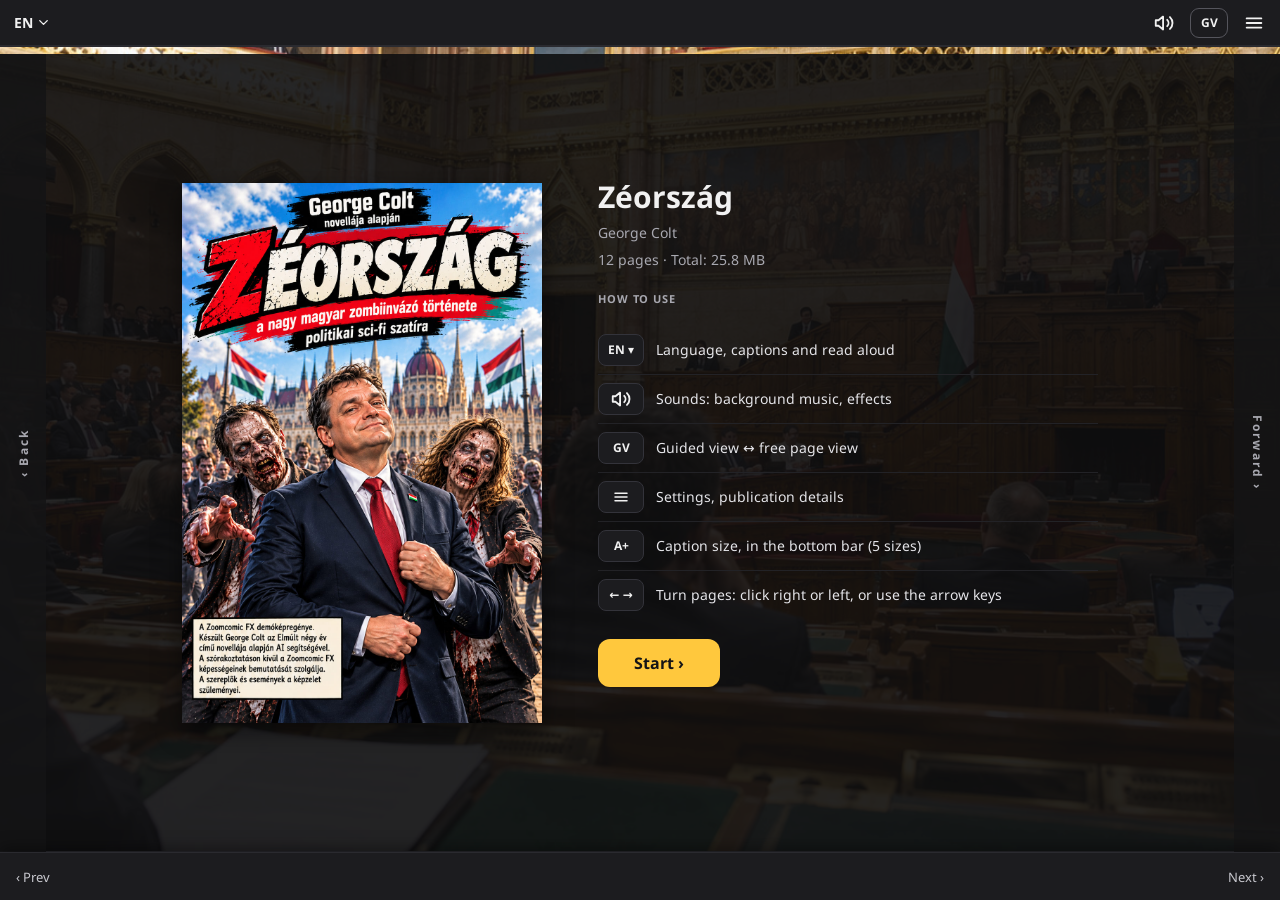
==== commit 6f47a539: "z2" ====
--- a/index.html
+++ b/index.html
@@ -12,6 +12,8 @@
     
     <link rel="stylesheet" href="fonts/fonts.css">
     <link rel="manifest" href="manifest.webmanifest">
+    <link rel="icon" type="image/png" href="icon-192.png">
+    <link rel="apple-touch-icon" href="icon-180.png">
     <meta name="theme-color" content="#1c1c1f">
     <style>
         /* ZoomComicFX player – 2.5.0 felület (T14/T15/T19/T24/T26, sárga kiemelés a jóváhagyott mockup szerint) */
@@ -37,10 +39,10 @@
             background-color: var(--pl-bg); background-repeat: no-repeat; background-position: center center;
         }
         /* T21: háttérkép – állón a szélességhez, fekvőn a magassághoz igazítva (a kilógó rész levágódik) */
-        #appBg.has-bg-portrait { background-image: var(--bg-portrait); background-size: 100% auto; }
+        #appBg.has-bg-portrait { background-image: var(--bg-portrait); background-size: 100% auto; background-position: var(--bg-portrait-pos, center center); }
         @media (orientation: landscape) {
             #appBg.has-bg-portrait { background-image: none; }
-            #appBg.has-bg-landscape { background-image: var(--bg-landscape); background-size: auto 100%; }
+            #appBg.has-bg-landscape { background-image: var(--bg-landscape); background-size: auto 100%; background-position: var(--bg-landscape-pos, center center); }
         }
         @media (orientation: portrait) { #appBg.has-bg-landscape:not(.has-bg-portrait) { background-image: none; } }
 
@@ -72,6 +74,17 @@
             display: none; align-items: center; justify-content: center; cursor: pointer; padding: 0;
         }
         body.chrome-hidden #chromeTab { display: flex; }
+        /* 6. kör: az alsó sávnak is van füle (a saját, mindig foglalt sávjában – nem lóg a képbe) */
+        #chromeTabBottom {
+            position: fixed; bottom: 0; left: 50%; transform: translateX(-50%); width: 64px; height: 22px; z-index: 99;
+            border: 0; border-radius: 11px 11px 0 0; background: var(--pl-bar); color: var(--pl-dim);
+            display: none; align-items: center; justify-content: center; cursor: pointer; padding: 0;
+        }
+        body.chrome-hidden #chromeTabBottom { display: flex; }
+        /* a két sáv helye elrejtéskor is látható, halvány határvonallal */
+        #bandTop, #bandBottom { position: fixed; left: 0; right: 0; pointer-events: none; z-index: 1; }
+        #bandTop { top: 0; height: 46px; border-bottom: 1px solid var(--pl-line); }
+        #bandBottom { bottom: 0; height: 48px; border-top: 1px solid var(--pl-line); }
 
         /* ---- lenyíló menük (nyelv, hang) ---- */
         .menu-panel {
@@ -122,7 +135,7 @@
             position: relative; overflow-x: hidden !important; overflow-y: scroll !important;
             -webkit-overflow-scrolling: touch; display: flex; align-items: flex-start; justify-content: flex-start;
             box-sizing: border-box; width: 100%; flex-grow: 1; background-color: transparent;
-            margin-top: 46px; margin-bottom: 0px; transition: margin-bottom 0.3s ease;
+            margin-top: 54px; margin-bottom: 48px;   /* 6. kör: a felső (46 px + 8 px térköz) és az alsó sáv (48 px) helye MINDIG foglalt */
         }
         #appBg:not(.has-bg-portrait):not(.has-bg-landscape) #canvasViewport { background-color: #000; }
         #comicImage {
@@ -145,6 +158,10 @@
         #subtitleBar.txt-size-small { font-size: 15px; }
         #subtitleBar.txt-size-medium { font-size: 19px; }
         #subtitleBar.txt-size-large { font-size: 23px; }
+        #subtitleBar.txt-size-xl { font-size: 30px; }    /* 6. kör: 5 fokozat (nagy képernyő, TV) */
+        #subtitleBar.txt-size-xxl { font-size: 38px; }
+        .sz-grid button { padding: 8px 0; line-height: 1; }
+        .sz-grid button span { display: inline-block; font-weight: 700; }
         #subtitleBar.cap-under { border-top: 0; border-radius: 0 0 8px 8px; }
         .video-zone { position: absolute; top: 0; width: 25%; height: calc(100% - 64px); z-index: 20; display: none; }
         #vzLeft { left: 0; } #vzRight { right: 0; }
@@ -236,30 +253,36 @@
         .ip-main { position: absolute; top: 0; bottom: 0; left: 30px; right: 30px; overflow-y: auto; display: flex; justify-content: center; }
         #metaPage .ip-main { left: 0; right: 0; position: relative; min-height: 100%; }
         .ip-wrap { width: 100%; max-width: 980px; box-sizing: border-box; padding: 18px 16px 20px; display: flex; flex-direction: column; gap: 14px; }
-        .ip-head { display: flex; gap: 14px; align-items: flex-end; }
-        .ip-cover { flex: none; width: 104px; max-height: 160px; object-fit: contain; background: #2a2a2f; box-shadow: 0 8px 22px rgba(0,0,0,0.5); }
-        .ip-titles { min-width: 0; display: flex; flex-direction: column; gap: 5px; }
-        .ip-title { margin: 0; font-family: var(--pl-theme-font); font-size: 22px; line-height: 1.2; font-weight: 700; overflow-wrap: anywhere; }
-        .ip-author { margin: 0; font-size: 13px; color: var(--pl-dim); }
-        .ip-small { margin: 4px 0 0; font-size: 12px; color: var(--pl-dim); }
+        /* 6. kör: telefonon a cím a borító FÖLÖTT (mellette nem fért ki); a borító mellett csak az oldalszám/MB */
+        .ip-head { display: grid; grid-template-columns: auto minmax(0, 1fr); grid-template-areas: "t t" "a a" "c s"; gap: 4px 14px; align-items: end; }
+        .ip-titles { display: contents; }
+        .ip-title { grid-area: t; }
+        .ip-author { grid-area: a; }
+        .ip-small { grid-area: s; align-self: end; }
+        .ip-cover { grid-area: c; margin-top: 8px; flex: none; width: 92px; max-height: 140px; object-fit: contain; background: #2a2a2f; box-shadow: 0 8px 22px rgba(0,0,0,0.5); }
+        .ip-title { margin: 0; font-family: var(--pl-theme-font); font-size: 19px; line-height: 1.2; font-weight: 700; overflow-wrap: anywhere; }
+        .ip-author { margin: 0; font-size: 12.5px; color: var(--pl-dim); }
+        .ip-small { margin: 0; font-size: 12px; color: var(--pl-dim); }
         .ip-h2 { margin: 2px 0 0; font-size: 11px; font-weight: 700; letter-spacing: .08em; text-transform: uppercase; color: var(--pl-dim); }
         .ip-list { display: flex; flex-direction: column; }
-        .ip-li { display: flex; align-items: center; gap: 12px; margin: 0; padding: 7px 0; font-size: 14px; line-height: 1.35; color: #e4e4e8; border-bottom: 1px solid #222226; }
+        .ip-li { display: flex; align-items: center; gap: 12px; margin: 0; padding: 6px 0; font-size: 13px; line-height: 1.35; color: #e4e4e8; border-bottom: 1px solid #222226; }
         .ip-li:last-child { border-bottom: 0; }
         .ip-k { flex: none; min-width: 46px; height: 32px; padding: 0 6px; border-radius: 8px; background: var(--pl-bar); border: 1px solid #33333a; display: flex; align-items: center; justify-content: center; color: var(--pl-text); font-size: 12px; font-weight: 600; box-sizing: border-box; }
-        .ip-start { height: 52px; border: 0; border-radius: 12px; background: var(--pl-accent); color: var(--pl-on-accent); font-size: 17px; font-weight: 700; cursor: pointer; padding: 0 36px; }
+        .ip-start { height: 48px; border: 0; border-radius: 12px; background: var(--pl-accent); color: var(--pl-on-accent); font-size: 16px; font-weight: 700; cursor: pointer; padding: 0 36px; }
         .ip-note { font-size: 12px; color: var(--pl-dim); text-align: center; }
-        .ip-dl { display: grid; grid-template-columns: max-content 1fr; gap: 6px 14px; margin: 0; font-size: 14px; }
+        .ip-dl { display: grid; grid-template-columns: max-content 1fr; gap: 6px 14px; margin: 0; font-size: 13px; }
         .ip-dl dt { color: var(--pl-dim); }
         .ip-dl dd { margin: 0; color: var(--pl-text); overflow-wrap: anywhere; }
         @media (min-width: 760px) and (min-aspect-ratio: 1/1) {
             .ip-wrap { display: grid; grid-template-columns: minmax(200px, 360px) minmax(0, 1fr); gap: 20px 56px; align-content: center; padding: 24px 32px; min-height: 100%; }
             .ip-head { display: contents; }
-            .ip-cover { grid-row: 1 / span 6; width: 100%; max-height: 72vh; align-self: center; }
-            .ip-titles { gap: 8px; }
-            .ip-title { font-size: 34px; }
-            .ip-author, .ip-small { font-size: 15px; }
-            .ip-li { font-size: 15px; padding: 9px 0; }
+            .ip-cover { grid-area: auto; grid-column: 1; grid-row: 1 / span 6; width: 100%; max-height: 72vh; align-self: center; }
+            .ip-titles { display: flex; flex-direction: column; gap: 8px; }
+            .ip-cover { margin-top: 0; }
+            .ip-title { font-size: 30px; }
+            .ip-author, .ip-small { font-size: 14px; }
+            .ip-small { align-self: auto; }
+            .ip-li { font-size: 14px; padding: 8px 0; }
             .ip-start { justify-self: start; }
             .ip-edge { width: 46px; font-size: 12px; }
             .ip-main { left: 46px; right: 46px; }
@@ -295,6 +318,11 @@
         <button id="chromeTab" data-pl-title="plShowMenu">
             <svg viewBox="0 0 24 24" width="16" height="16" fill="none" stroke="currentColor" stroke-width="2.2" stroke-linecap="round" stroke-linejoin="round" aria-hidden="true"><path d="m6 9 6 6 6-6"/></svg>
         </button>
+
+        <button id="chromeTabBottom" data-pl-title="plShowMenu">
+            <svg viewBox="0 0 24 24" width="16" height="16" fill="none" stroke="currentColor" stroke-width="2.2" stroke-linecap="round" stroke-linejoin="round" aria-hidden="true"><path d="m6 15 6-6 6 6"/></svg>
+        </button>
+        <div id="bandTop"></div><div id="bandBottom"></div>
 
         <div id="canvasViewport">
             <img id="comicImage" alt="" data-pl-alt="plImgAlt">
@@ -348,7 +376,7 @@
 
         <div id="bottomBar">
             <button id="btnPrev" class="retro-btn"><span data-pl="plPrev">‹ Prev</span></button>
-            <button id="btnTxtZoom" class="retro-btn" data-pl-title="plTxtZoomTitle">A+<span class="dots"><i></i><i></i><i></i></span></button>
+            <button id="btnTxtZoom" class="retro-btn" data-pl-title="plTxtZoomTitle">A+<span class="dots"><i></i><i></i><i></i><i></i><i></i></span></button>
             <button id="btnNext" class="retro-btn"><span data-pl="plNext">Next ›</span></button>
         </div>
     </div>
@@ -398,13 +426,18 @@
             <div class="popup-row">
                 <button id="btnMetaOpen" class="popup-close popup-primary" data-pl="plMetaOpen">Publication details</button>
             </div>
+            <div class="popup-row" id="rowOffline" style="display:none;">
+                <button id="btnOffline" class="popup-close" data-pl="plOffline">Offline reading</button>
+            </div>
 
             <div class="popup-row">
                 <div class="popup-label" id="lblSetTxtSize" data-pl="plSetTxtSize">Text size</div>
-                <div class="btn-grid">
-                    <button id="btnSizeS" class="active" data-pl="plSmall">Small</button>
-                    <button id="btnSizeM" data-pl="plMedium">Medium</button>
-                    <button id="btnSizeL" data-pl="plLarge">Large</button>
+                <div class="btn-grid sz-grid" id="szGrid">
+                    <button data-sz="small" class="active"><span style="font-size:12px">A</span></button>
+                    <button data-sz="medium"><span style="font-size:15px">A</span></button>
+                    <button data-sz="large"><span style="font-size:18px">A</span></button>
+                    <button data-sz="xl"><span style="font-size:21px">A</span></button>
+                    <button data-sz="xxl"><span style="font-size:24px">A</span></button>
                 </div>
             </div>
 
@@ -433,6 +466,21 @@
             </div>
 
             <button class="popup-close popup-primary" id="btnCloseSettings" data-pl="plDone">Done</button>
+        </div>
+    </div>
+
+    <!-- 6. kör: offline olvasás / telepítés a kezdőképernyőre -->
+    <div id="popOffline" class="popup-overlay">
+        <div class="popup-window">
+            <div class="popup-title" data-pl="plOffline">Offline reading</div>
+            <p class="mp-note" style="margin:0 0 12px; font-size:13px;" data-pl="plOfflineDesc"></p>
+            <div id="offProgWrap" style="margin-bottom:12px;">
+                <div style="height:6px; border-radius:3px; background:#33333a; overflow:hidden;"><div id="offBar" style="height:100%; width:0; background:var(--pl-accent); transition:width .3s;"></div></div>
+                <div id="offStatus" style="font-size:13px; color:var(--pl-dim); margin-top:6px;"></div>
+            </div>
+            <button id="btnInstall" class="popup-close popup-primary" style="display:none;" data-pl="plInstall">Add to home screen</button>
+            <p id="offInstallHint" class="mp-note" style="margin:8px 0 0; font-size:12.5px; display:none;"></p>
+            <button id="btnOfflineClose" class="popup-close" data-pl="plClose" style="margin-top:12px;">Close</button>
         </div>
     </div>
 
@@ -804,7 +852,7 @@
         //      megmarad. A fül (vagy alulról felfelé húzás) visszahozza őket egy időre. A bemutatóoldalon
         //      mindig látszanak. A "Menüsorok rögzítése" beállítás kikapcsolja az elrejtést. ----
         let chromeTimer = null;
-        function chromeShouldStay() { return configBarFixed || introActive || menuOpen() || document.getElementById("popSettings").style.display === "flex" || document.getElementById("metaPage").style.display === "block"; }
+        function chromeShouldStay() { return configBarFixed || introActive || menuOpen() || document.getElementById("popSettings").style.display === "flex" || document.getElementById("metaPage").style.display === "block" || document.getElementById("popOffline").style.display === "flex"; }
         function showChrome(stay) {
             document.body.classList.remove("chrome-hidden");
             document.getElementById("bottomBar").classList.add("visible");
@@ -828,7 +876,7 @@
             const b = document.getElementById("btnTxtZoom");
             if (!b) return;
             b.style.visibility = subsActive() ? "visible" : "hidden";
-            const n = { small: 1, medium: 2, large: 3 }[configTxtSize] || 1;
+            const n = TXT_SIZES.indexOf(configTxtSize) + 1 || 1;
             b.querySelectorAll(".dots i").forEach((d, i) => d.classList.toggle("on", i < n));
             b.setAttribute("aria-label", pt("plTxtZoomTitle") + " " + n + "/3");
         }
@@ -870,14 +918,14 @@
             subWindowIdx = 0;
         }
 
+        const TOP_BAND = 54, BOTTOM_BAND = 48;   // felső sáv 46 px + 8 px térköz; alsó sáv 48 px
         function resizeLayout() {
             const screenW = window.innerWidth;
             const screenH = window.innerHeight;
             const viewport = document.getElementById("canvasViewport");
-            const barHeightBottom = configBarFixed ? 48 : 0;
-            const viewHeight = screenH - 46 - barHeightBottom;
+            // 6. kör (user, 2026-10-14): a felső és az alsó sáv helye mindig foglalt, a kép sosem csúszik alájuk
+            const viewHeight = Math.max(120, screenH - TOP_BAND - BOTTOM_BAND);
             if (viewport) viewport.style.height = viewHeight + "px";
-            if (viewport) viewport.style.marginBottom = configBarFixed ? "48px" : "0px";
             applyChromeFixed();
             applyGuidedViewLogic((viewport && viewport.clientWidth) || screenW, (viewport && viewport.clientHeight) || viewHeight);
             positionSubtitleBar();
@@ -910,7 +958,7 @@
             if (zr) zr.style.display = vz;
             if (bar.style.display === "none") return;
             const topLimit = 46;   // a felső sor helye mindig foglalt (T19)
-            let bottomLimit = window.innerHeight - (bBar.classList.contains("visible") ? 48 : 0);
+            let bottomLimit = window.innerHeight - BOTTOM_BAND;   // az alsó sáv helye mindig foglalt
             // a média alsó széle a képernyőn
             let mediaBottom = null;
             if (currentPageType() === "video") {
@@ -1005,12 +1053,12 @@
             resizeLayout();
         }
 
+        const TXT_SIZES = ["small", "medium", "large", "xl", "xxl"];   // 6. kör: 5 fokozat
         function setTxtSize(sz) {
+            if (!TXT_SIZES.includes(sz)) sz = "small";
             configTxtSize = sz;
             try { localStorage.setItem("zcfx.txtSize", sz); } catch (_) {}
-            document.getElementById("btnSizeS").classList.toggle("active", sz === "small");
-            document.getElementById("btnSizeM").classList.toggle("active", sz === "medium");
-            document.getElementById("btnSizeL").classList.toggle("active", sz === "large");
+            document.querySelectorAll("#szGrid button").forEach(b => b.classList.toggle("active", b.dataset.sz === sz));
             updateTxtZoomButton();
             resizeLayout();
         }
@@ -1473,7 +1521,24 @@
                     } catch (_) {}
                 }
             }
-            return { want, peek, releaseExcept, startBackground };
+            // 6. kör: „Offline olvasás” – minden fájl a tartós tárba, haladásjelzéssel (a már tárolt fájlokat kihagyja)
+            async function downloadAll(urls, onProgress) {
+                const c = await openCache();
+                if (!c) return { ok: false, reason: "nocache" };
+                let done = 0, failed = 0;
+                onProgress(done, urls.length);
+                for (const u of urls) {
+                    try {
+                        if (!(await c.match(abs(u)))) {
+                            const r = await fetch(u, { cache: "reload" });
+                            if (r.ok) await c.put(abs(u), r); else failed++;
+                        }
+                    } catch (e) { failed++; if (e && e.name === "QuotaExceededError") { quotaFull = true; return { ok: false, reason: "quota" }; } }
+                    onProgress(++done, urls.length);
+                }
+                return { ok: failed === 0, failed };
+            }
+            return { want, peek, releaseExcept, startBackground, downloadAll };
         })();
 
         // A háttérben letöltendő fájlok, olvasási sorrendben (oldalanként kép/poszter/hangok/videó, majd a zenék).
@@ -1489,6 +1554,52 @@
             for (const t of activeMagazineData.backgroundTracks || []) add(t.audioPath);
             if (activeMagazineData.meta) add(activeMagazineData.meta.backgroundAudio);
             return out;
+        }
+
+        // === 6. kör: OFFLINE OLVASÁS + TELEPÍTÉS ===
+        // A szerző engedélyezi az exportnál (allowOffline). https-en (vagy localhoston) a service worker
+        // regisztrálódik, így a letöltött kiadvány internet nélkül is megnyílik; a „Hozzáadás a kezdőképernyőhöz”
+        // Androidon/gépen a böngésző telepítőablakát nyitja, iPhone-on útmutatót mutat.
+        let installPrompt = null, offlineRunning = false;
+        const offlineAllowed = () => !!(activeMagazineData && activeMagazineData.allowOffline && activeMagazineData.meta && activeMagazineData.meta.exportId);
+        const isStandalone = () => (window.matchMedia && window.matchMedia("(display-mode: standalone)").matches) || window.navigator.standalone === true;
+        const isIos = () => /iPad|iPhone|iPod/.test(navigator.userAgent) || (navigator.platform === "MacIntel" && navigator.maxTouchPoints > 1);
+        window.addEventListener("beforeinstallprompt", (e) => { e.preventDefault(); installPrompt = e; updateInstallUi(); });
+        window.addEventListener("appinstalled", () => { installPrompt = null; updateInstallUi(); });
+        function registerSw() {
+            if (!offlineAllowed() || !("serviceWorker" in navigator) || !window.isSecureContext) return;
+            navigator.serviceWorker.register("sw.js").catch(() => {});
+        }
+        function updateInstallUi() {
+            const btn = document.getElementById("btnInstall"), hint = document.getElementById("offInstallHint");
+            if (!btn) return;
+            btn.style.display = (installPrompt && !isStandalone()) ? "" : "none";
+            let h = "";
+            if (isStandalone()) h = pt("plInstalled");
+            else if (!installPrompt) h = isIos() ? pt("plInstallIos") : pt("plInstallOther");
+            hint.textContent = h; hint.style.display = h ? "" : "none";
+        }
+        function offlineFileList() {
+            const list = (activeMagazineData.offlineFiles && activeMagazineData.offlineFiles.length) ? activeMagazineData.offlineFiles.slice() : allMediaUrls();
+            return list.filter(u => u && !/^(https?:|blob:|data:)/.test(u) && u !== "sw.js");
+        }
+        async function openOffline() {
+            closeMenus();
+            document.getElementById("popSettings").style.display = "none";
+            document.getElementById("popOffline").style.display = "flex";
+            showChrome(true);
+            updateInstallUi();
+            const st = document.getElementById("offStatus"), bar = document.getElementById("offBar");
+            if (!/^https?:$/.test(location.protocol) || !window.isSecureContext || !window.caches) { st.textContent = pt("plOfflineNoHttps"); bar.style.width = "0"; return; }
+            if (offlineRunning) return;
+            offlineRunning = true;
+            const res = await MediaStore.downloadAll(offlineFileList(), (d, t) => {
+                bar.style.width = (t ? Math.round(d / t * 100) : 100) + "%";
+                st.textContent = pt("plOfflineProgress").replace("{done}", d).replace("{total}", t);
+            });
+            offlineRunning = false;
+            if (res.ok) { st.textContent = pt("plOfflineDone"); try { if (navigator.storage && navigator.storage.persist) navigator.storage.persist(); } catch (_) {} }
+            else st.textContent = pt("plOfflineFail");
         }
 
         // === T2/T12/T13: SAJÁT VIDEÓVEZÉRLŐK ===
@@ -1868,8 +1979,8 @@
 
         // BILLENTYŰZET (gépen): nyilak / PageUp-Down / szóköz = lapozás, T = szöveg, S = hang.
         document.addEventListener("keydown", (e) => {
-            const popupOpen = ["popSettings"].some(id => document.getElementById(id).style.display === "flex") || menuOpen() || document.getElementById("metaPage").style.display === "block";
-            if (popupOpen && e.key === "Escape") { closeMenus(); closeMetaPage(); document.getElementById("popSettings").style.display = "none"; return; }
+            const popupOpen = ["popSettings", "popOffline"].some(id => document.getElementById(id).style.display === "flex") || menuOpen() || document.getElementById("metaPage").style.display === "block";
+            if (popupOpen && e.key === "Escape") { closeMenus(); closeMetaPage(); document.getElementById("popSettings").style.display = "none"; document.getElementById("popOffline").style.display = "none"; return; }
             if (popupOpen) return;
             switch (e.key) {
                 case "ArrowRight": case "PageDown": case " ":
@@ -2105,6 +2216,9 @@
                 const cssUrl = (u) => `url("${String(u).replace(/"/g, "%22")}")`;
                 if (th.bgPortrait) { bg.style.setProperty("--bg-portrait", cssUrl(th.bgPortrait)); bg.classList.add("has-bg-portrait"); }
                 if (th.bgLandscape) { bg.style.setProperty("--bg-landscape", cssUrl(th.bgLandscape)); bg.classList.add("has-bg-landscape"); }
+                // 6. kör: a szerző igazítása (pl. a kép tetejére tett logó mindig látsszon)
+                bg.style.setProperty("--bg-portrait-pos", { top: "center top", bottom: "center bottom" }[th.bgPortraitAlign] || "center center");
+                bg.style.setProperty("--bg-landscape-pos", { left: "left center", right: "right center" }[th.bgLandscapeAlign] || "center center");
                 document.documentElement.style.setProperty("--pl-text-font", fontStackFor("", false));
                 document.documentElement.style.setProperty("--pl-theme-font", fontStackFor("", true));
             })();
@@ -2113,7 +2227,7 @@
             const primaryIsTouch = window.matchMedia ? window.matchMedia("(pointer: coarse)").matches : ("ontouchstart" in window);
             if (!primaryIsTouch) configBarFixed = true;
             try { const fx = localStorage.getItem("zcfx.barsFixed"); if (fx === "1") configBarFixed = true; else if (fx === "0") configBarFixed = false; } catch (_) {}
-            try { const ts = localStorage.getItem("zcfx.txtSize"); if (ts === "small" || ts === "medium" || ts === "large") configTxtSize = ts; } catch (_) {}
+            try { const ts = localStorage.getItem("zcfx.txtSize"); if (TXT_SIZES.includes(ts)) configTxtSize = ts; } catch (_) {}
             setTxtSize(configTxtSize);
 
             // Player-nyelv: megjegyzett > böngésző nyelve > a szerző alapértelmezése
@@ -2190,10 +2304,20 @@
             document.getElementById("sndBlock").onclick = () => setBlockSoundOn(!blockSoundOn);
             document.getElementById("btnMenu").onclick = () => { closeMenus(); document.getElementById("popSettings").style.display = "flex"; showChrome(true); };
             document.getElementById("btnMetaOpen").onclick = openMetaPage;
+            document.getElementById("rowOffline").style.display = offlineAllowed() ? "" : "none";
+            document.getElementById("btnOffline").onclick = openOffline;
+            document.getElementById("btnOfflineClose").onclick = () => { document.getElementById("popOffline").style.display = "none"; scheduleChromeHide(3000); };
+            document.getElementById("btnInstall").onclick = async () => {
+                if (!installPrompt) return;
+                try { installPrompt.prompt(); await installPrompt.userChoice; } catch (_) {}
+                installPrompt = null; updateInstallUi();
+            };
+            registerSw();
             document.getElementById("metaClose").onclick = closeMetaPage;
             document.getElementById("chromeTab").onclick = (e) => { e.stopPropagation(); showChrome(); };
+            document.getElementById("chromeTabBottom").onclick = (e) => { e.stopPropagation(); showChrome(); };
             document.getElementById("introStart").onclick = (e) => { e.stopPropagation(); triggerNext(); };
-            document.getElementById("btnTxtZoom").onclick = (e) => { e.stopPropagation(); setTxtSize({ small: "medium", medium: "large", large: "small" }[configTxtSize] || "small"); showChrome(); };
+            document.getElementById("btnTxtZoom").onclick = (e) => { e.stopPropagation(); setTxtSize(TXT_SIZES[(TXT_SIZES.indexOf(configTxtSize) + 1) % TXT_SIZES.length]); showChrome(); };
             // a menüsorokon végzett művelet közben ne rejtőzzenek el
             ["topBar", "bottomBar"].forEach(id => document.getElementById(id).addEventListener("pointerdown", () => { if (!chromeShouldStay()) scheduleChromeHide(4000); }));
 
@@ -2202,9 +2326,7 @@
             window.addEventListener("resize", () => { if (document.getElementById("langPanel").classList.contains("open")) buildLangPanel(); });
 
             // Beállítások (☰) ablak
-            document.getElementById("btnSizeS").onclick = () => setTxtSize("small");
-            document.getElementById("btnSizeM").onclick = () => setTxtSize("medium");
-            document.getElementById("btnSizeL").onclick = () => setTxtSize("large");
+            document.querySelectorAll("#szGrid button").forEach(b => { b.onclick = () => setTxtSize(b.dataset.sz); b.title = b.dataset.sz; });
             const setSpeed = (v, id) => { configSpeed = v; ["btnSpeedS", "btnSpeedN", "btnSpeedF"].forEach(x => document.getElementById(x).classList.toggle("active", x === id)); };
             document.getElementById("btnSpeedS").onclick = () => setSpeed(0.8, "btnSpeedS");
             document.getElementById("btnSpeedN").onclick = () => setSpeed(1.0, "btnSpeedN");
--- a/fonts/fonts.css
+++ b/fonts/fonts.css
@@ -5,3 +5,5 @@
 @font-face { font-family: 'Noto Sans'; font-style: normal; font-display: swap; font-weight: 700; src: url('noto-sans-cyrillic-700-normal.woff2') format('woff2'); unicode-range: U+0301,U+0400-045F,U+0490-0491,U+04B0-04B1,U+2116; }
 @font-face { font-family: 'Noto Sans'; font-style: normal; font-display: swap; font-weight: 700; src: url('noto-sans-latin-ext-700-normal.woff2') format('woff2'); unicode-range: U+0100-02AF,U+0304,U+0308,U+0329,U+1E00-1E9F,U+1EF2-1EFF,U+2020,U+20A0-20AB,U+20AD-20C0,U+2113,U+2C60-2C7F,U+A720-A7FF; }
 @font-face { font-family: 'Noto Sans'; font-style: normal; font-display: swap; font-weight: 700; src: url('noto-sans-latin-700-normal.woff2') format('woff2'); unicode-range: U+0000-00FF,U+0131,U+0152-0153,U+02BB-02BC,U+02C6,U+02DA,U+02DC,U+0304,U+0308,U+0329,U+2000-206F,U+2074,U+20AC,U+2122,U+2191,U+2193,U+2212,U+2215,U+FEFF,U+FFFD; }
+@font-face { font-family: 'ZcfxTheme'; font-style: normal; font-display: swap; font-weight: 400; src: url('theme-bangers-latin-ext-400-normal.woff2') format('woff2'); unicode-range: U+0100-02BA,U+02BD-02C5,U+02C7-02CC,U+02CE-02D7,U+02DD-02FF,U+0304,U+0308,U+0329,U+1D00-1DBF,U+1E00-1E9F,U+1EF2-1EFF,U+2020,U+20A0-20AB,U+20AD-20C0,U+2113,U+2C60-2C7F,U+A720-A7FF; }
+@font-face { font-family: 'ZcfxTheme'; font-style: normal; font-display: swap; font-weight: 400; src: url('theme-bangers-latin-400-normal.woff2') format('woff2'); unicode-range: U+0000-00FF,U+0131,U+0152-0153,U+02BB-02BC,U+02C6,U+02DA,U+02DC,U+0304,U+0308,U+0329,U+2000-206F,U+20AC,U+2122,U+2191,U+2193,U+2212,U+2215,U+FEFF,U+FFFD; }
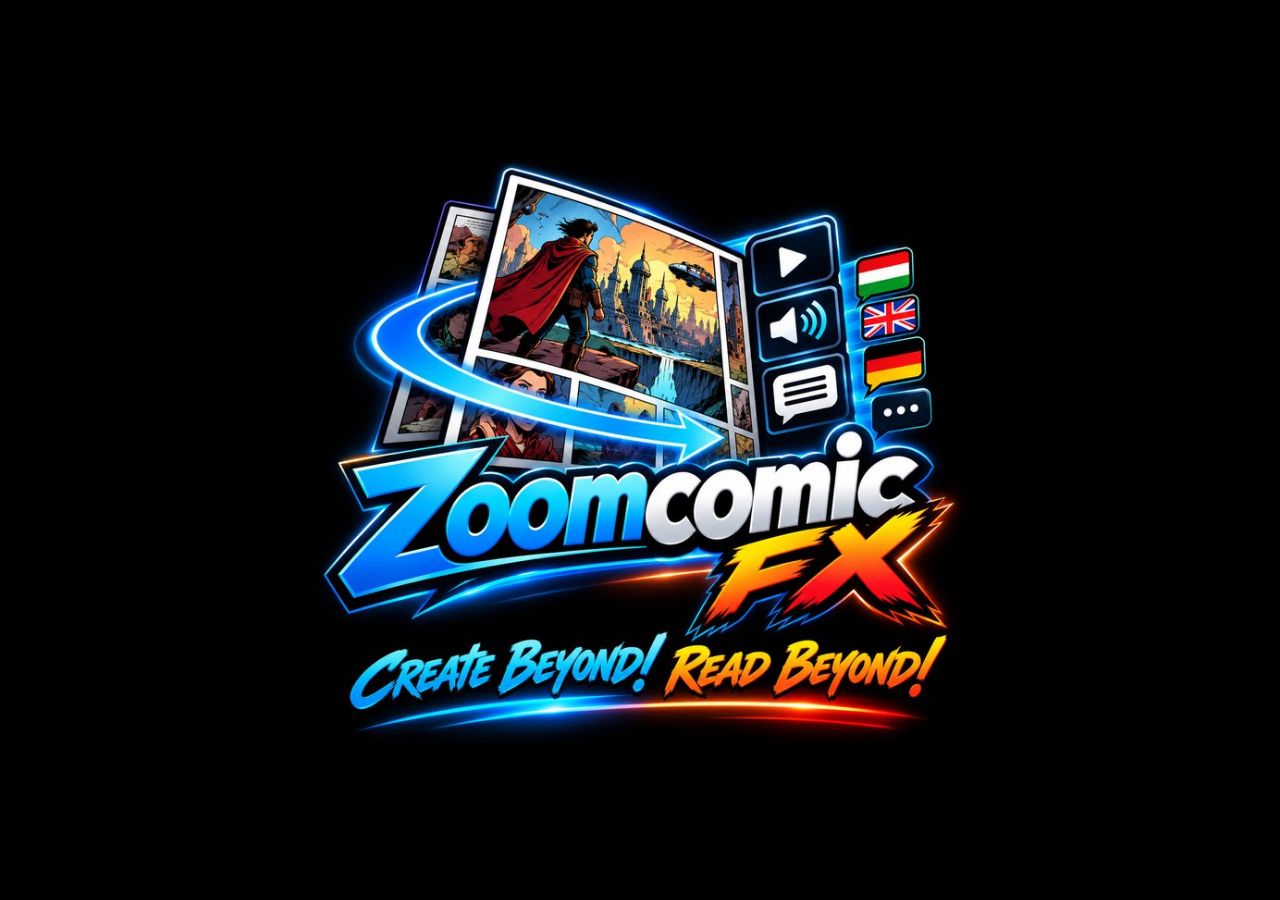
==== commit 800ed55e: "v22" ====
--- a/index.html
+++ b/index.html
@@ -76,7 +76,7 @@
         body.chrome-hidden #chromeTab { display: flex; }
         /* 6. kör: az alsó sávnak is van füle (a saját, mindig foglalt sávjában – nem lóg a képbe) */
         #chromeTabBottom {
-            position: fixed; bottom: 0; left: 50%; transform: translateX(-50%); width: 64px; height: 22px; z-index: 99;
+            position: fixed; bottom: 0; left: 50%; transform: translateX(-50%); width: 64px; height: 22px; z-index: 150;   /* a felirat hátterén ül */
             border: 0; border-radius: 11px 11px 0 0; background: var(--pl-bar); color: var(--pl-dim);
             display: none; align-items: center; justify-content: center; cursor: pointer; padding: 0;
         }
@@ -93,6 +93,10 @@
             box-shadow: 0 12px 32px rgba(0,0,0,0.5); z-index: 300; overflow-y: auto; overscroll-behavior: contain;
         }
         .menu-panel.open { display: block; }
+        /* 7. kör: a panelek alján fogó – rákoppintva vagy felfelé húzva bezárul */
+        .mp-grip { position: sticky; bottom: -10px; display: flex; align-items: center; justify-content: center; width: 100%; height: 26px; margin: 4px 0 -10px;
+            border: 0; padding: 0; background: var(--pl-panel); cursor: pointer; }
+        .mp-grip::before { content: ""; width: 40px; height: 4px; border-radius: 2px; background: #6d6d75; }
         #langPanel { left: 8px; }
         #soundPanel { right: 8px; }
         .menu-dim { display: none; position: fixed; inset: 46px 0 0 0; background: rgba(0,0,0,0.55); z-index: 290; }
@@ -150,11 +154,17 @@
         /* ---- feliratsáv (F13/F19/F20/T23) ---- */
         #subtitleBar {
             position: fixed; bottom: 0; left: 0; width: 100%; box-sizing: border-box;
-            padding: 10px 18px; background: rgba(15,15,16,0.92); color: var(--pl-text);
+            padding: 0 18px 10px; background: rgba(15,15,16,0.94); color: var(--pl-text);
             font-family: var(--pl-theme-font); line-height: 1.4; text-align: center; z-index: 140;
-            border-top: 1px solid var(--pl-line2); display: none; max-height: 40%; overflow-y: auto;
-            white-space: pre-line; overflow-wrap: anywhere;   /* T23: a szerző sortörései (Enter) megmaradnak */
-        }
+            border-top: 1px solid var(--pl-line2); display: none;
+            touch-action: pan-y;
+        }
+        /* 7. kör: fogó a lehúzáshoz (elengedésre visszaugrik); a szöveg saját görgethető dobozban */
+        #subGrip { height: 14px; display: flex; align-items: center; justify-content: center; cursor: grab; touch-action: none; }
+        #subGrip::before { content: ""; width: 36px; height: 4px; border-radius: 2px; background: #55555c; }
+        #subText { max-height: calc(40vh - 24px); overflow-y: auto; overscroll-behavior: contain;
+            white-space: pre-line; overflow-wrap: anywhere; }   /* T23: a szerző sortörései (Enter) megmaradnak */
+        #subtitleBar.sub-return { transition: transform 0.32s cubic-bezier(0.2, 0.9, 0.3, 1.15); }
         #subtitleBar.txt-size-small { font-size: 15px; }
         #subtitleBar.txt-size-medium { font-size: 19px; }
         #subtitleBar.txt-size-large { font-size: 23px; }
@@ -204,7 +214,7 @@
         /* ---- videó (T2/T12/T13) ---- */
         #pageVideo {
             position: absolute; top: 0; left: 0; width: 100%; height: 100%;
-            object-fit: contain; background: #000; display: none;
+            object-fit: contain; background: transparent; display: none;   /* 7. kör: ne villanjon fekete a videó betöltésekor */
         }
         #pageVideo::-webkit-media-controls,
         #pageVideo::-webkit-media-controls-overlay-play-button,
@@ -287,10 +297,26 @@
             .ip-edge { width: 46px; font-size: 12px; }
             .ip-main { left: 46px; right: 46px; }
         }
+        #splash { position: fixed; inset: 0; z-index: 2000; background: #000; display: none; overflow: hidden; cursor: pointer; touch-action: manipulation; }
+        #splash.on { display: block; }
+        #splash.fade { transition: opacity 0.35s ease; opacity: 0; }
+        #splashLogo { position: absolute; left: 50%; top: 50%; width: min(86vw, 74vh); height: min(86vw, 74vh); transform: translate(-50%, -50%);
+            background-size: contain; background-repeat: no-repeat; background-position: center; }
+        #splashLogo.pulse { animation: splashPulse 1.6s ease-in-out infinite; }
+        @keyframes splashPulse { 0%, 100% { transform: translate(-50%, -50%) scale(1); } 50% { transform: translate(-50%, -50%) scale(1.035); } }
+        #splashLogo.intro { animation: splashIn 0.9s cubic-bezier(0.2, 0.9, 0.3, 1.2) both; }
+        @keyframes splashIn { from { transform: translate(-50%, -50%) scale(0.6); opacity: 0; } to { transform: translate(-50%, -50%) scale(1); opacity: 1; } }
+        .splash-piece { position: absolute; background-repeat: no-repeat; will-change: transform, opacity; }
+        #splashImg { position: absolute; left: 50%; top: 50%; max-width: 94vw; max-height: 86vh; transform: translate(-50%, -50%) scale(0.12); opacity: 0;
+            box-shadow: 0 20px 60px rgba(0,0,0,0.7); display: none; }
+        #splashHint { position: absolute; left: 0; right: 0; bottom: 4vh; text-align: center; color: rgba(255,255,255,0.75); font-size: 14px; opacity: 0; transition: opacity 0.6s ease; pointer-events: none; }
+        #splashHint.show { opacity: 1; }
         #turnLayer { position: absolute; inset: 0; display: none; z-index: 15; perspective: 1400px; pointer-events: none; overflow: hidden; }
         .turn-page { position: absolute; transform-origin: left center; transform-style: preserve-3d; }
         .turn-page > .tp-face { position: absolute; inset: 0; backface-visibility: hidden; -webkit-backface-visibility: hidden; box-shadow: 0 0 30px rgba(0,0,0,0.6); overflow: hidden; }
-        .turn-page > .tp-back { transform: rotateY(180deg); background: linear-gradient(90deg, #cfc9bc, #ece7dc 60%, #d9d3c6); }
+        .turn-page > .tp-back { transform: rotateY(180deg); background: #111; }
+        .turn-page > .tp-back > * { transform: scaleX(-1); filter: brightness(0.35); }   /* 7. kör: hátoldal = tükrözött, sötétített kép */
+        .turn-page > .tp-shade { position: absolute; inset: 0; background: #000; opacity: 0; pointer-events: none; }
         .turn-page.tp-slide { transform-style: flat; box-shadow: 0 0 30px rgba(0,0,0,0.6); }
         #loadError { color: var(--pl-text); padding: 30px; font-size: 16px; display: none; }
         [dir="rtl"] .ip-li, [dir="rtl"] .mp-opt, [dir="rtl"] .mp-head, [dir="rtl"] .snd-row { text-align: right; }
@@ -372,7 +398,7 @@
         </div>
 
         <!-- Feliratsáv (F20: a kép alatt, ha elfér; különben a blokkban beállított helyen) -->
-        <div id="subtitleBar" dir="auto"></div>
+        <div id="subtitleBar" dir="auto"><div id="subGrip"></div><div id="subText"></div></div>
 
         <div id="bottomBar">
             <button id="btnPrev" class="retro-btn"><span data-pl="plPrev">‹ Prev</span></button>
@@ -382,6 +408,12 @@
     </div>
 
     <!-- T14/T26: nyelvmenü (Menü nyelve | Felirat | Felolvasás) és hangmenü -->
+    <!-- 7. kör: logós indítás (ZoomComicFX logó → szétszakad → bezoomol a címlap / nyitókép) -->
+    <div id="splash" aria-hidden="true">
+        <div id="splashLogo"></div>
+        <img id="splashImg" alt="">
+        <div id="splashHint"></div>
+    </div>
     <div id="menuDim" class="menu-dim"></div>
     <div id="langPanel" class="menu-panel" role="dialog"></div>
     <div id="soundPanel" class="menu-panel" role="dialog">
@@ -399,6 +431,7 @@
             <span><span data-pl="plSndBlock">Block sounds</span><small data-pl="plSndBlockSub">effects, recorded voices</small></span><span class="snd-sw"></span>
         </button>
         <p class="mp-note" id="sndNote"></p>
+        <button class="mp-grip" type="button" data-pl-title="plClose"></button>
     </div>
 
     <!-- T24: a kiadvány adatai (a ☰ menüből) -->
@@ -619,14 +652,19 @@
                 // === JAVASCRIPT 2. RÉSZ: NYELVI SZÓTÁR ÉS INTERFÉSZ FRISSÍTÉS ===
         // 2.3.0: a player szövegei a data.js "playerUi" mezőjéből jönnek (a szerkesztő nyelvi csomagjainak
         // "pl..." kulcsai) - az exportnál a szerző megadja, mely nyelveken legyen elérhető a player.
+        // 2.5.3: az olvasó kiadványhoz kötött választásai (felirat, felolvasás, menüsorok) kiadványonként tárolódnak,
+        // hogy ne szivárogjanak át egyik kiadványból a másikba (a böngésző tára webcímenként közös).
+        // A kulcs a kiadvány mappája (export) – a menü nyelve, a szövegméret és a lapozás-effekt eszközszintű, közös marad.
+        function pubKey(name) { return "zcfx." + location.pathname.replace(/[^/]*$/, "") + "." + name; }
+        (function dropLegacyKeys() { try { ["zcfx.subsLang", "zcfx.ttsLang", "zcfx.barsFixed", "zcfx.viewMode"].forEach(k => localStorage.removeItem(k)); } catch (_) {} })();
         function pt(key) {
             const ui = (activeMagazineData && activeMagazineData.playerUi) || {};
             const L = ui.languages || {};
             const pick = (c) => (L[c] && L[c][key] !== undefined && L[c][key] !== "") ? L[c][key] : undefined;
             const v = pick(currentLang);
             if (v !== undefined) return v;
+            const e = pick("en"); if (e !== undefined) return e;   // 7. kör: hiányzó szövegnél előbb az angol, ne keveredjen a szerző nyelve
             const d = pick(ui.default); if (d !== undefined) return d;
-            const e = pick("en"); if (e !== undefined) return e;
             return key;
         }
         // A felolvasás/szövegtartalom alapnyelve: a kiadvány eredeti nyelve (NEM a player felületének nyelve).
@@ -772,13 +810,10 @@
                 pick: setTtsLang, fixedTop: 1, note: tts.length ? pt("plTtsNote") : pt("plTtsNone") });
             return secs;
         }
-        // sok nyelvnél: a választott és a böngésző nyelve legfelül, a többi ábécérendben (endonim szerint)
+        // 7. kör: FIX sorrend – a választott nyelv nem ugrik előre; a „Nincs felirat” / „Eredeti” / „Ki” fent, a többi ábécérendben (saját nevük szerint)
         function orderItems(sec) {
             const top = sec.items.slice(0, sec.fixedTop || 0), rest = sec.items.slice(sec.fixedTop || 0);
-            if (rest.length <= 6) return [...top, ...rest];
-            const nav = (navigator.languages || [navigator.language || ""]).map(l => String(l).toLowerCase().split("-")[0]);
-            const pri = (it) => it.v === sec.cur ? 0 : (nav.includes(String(it.v).toLowerCase().split("-")[0]) ? 1 : 2);
-            rest.sort((a, b) => (pri(a) - pri(b)) || a.label.localeCompare(b.label));
+            rest.sort((a, b) => a.label.localeCompare(b.label));
             return [...top, ...rest];
         }
         function buildLangPanel() {
@@ -823,9 +858,10 @@
                     panel.appendChild(g);
                 });
             };
-            render("all");
+            const addGrip = () => { const g = document.createElement("button"); g.className = "mp-grip"; g.type = "button"; g.title = pt("plClose"); g.onclick = (e) => { e.stopPropagation(); closeMenus(); }; panel.appendChild(g); };
+            render("all"); addGrip();
             const avail = window.innerHeight - 50 - 12;
-            if (panel.scrollHeight > avail) render("accordion");
+            if (panel.scrollHeight > avail) { render("accordion"); addGrip(); }
             panel.style.maxHeight = avail + "px";
         }
         function setPlayerLang(code) {
@@ -836,14 +872,14 @@
         function setSubsLang(v) {
             subsLang = v;
             if (v !== "none") lastSubsLang = v;
-            try { localStorage.setItem("zcfx.subsLang", v); } catch (_) {}
+            try { localStorage.setItem(pubKey("subsLang"), v); } catch (_) {}
             updateTxtZoomButton();
             resizeLayout();
         }
         function setTtsLang(v) {
             ttsLang = v;
             if (window.speechSynthesis) window.speechSynthesis.cancel();
-            try { localStorage.setItem("zcfx.ttsLang", v); } catch (_) {}
+            try { localStorage.setItem(pubKey("ttsLang"), v); } catch (_) {}
             if (v !== "off") checkVoiceAvailability(v === "ORIG" ? baseLang() : v);
             resizeLayout();
         }
@@ -958,19 +994,18 @@
             if (zr) zr.style.display = vz;
             if (bar.style.display === "none") return;
             const topLimit = 46;   // a felső sor helye mindig foglalt (T19)
-            let bottomLimit = window.innerHeight - BOTTOM_BAND;   // az alsó sáv helye mindig foglalt
-            // a média alsó széle a képernyőn
+            // 7. kör: a felirat SZÖVEGÉNEK alja = az alsó mező legfelső vonala: látható sávnál a sáv teteje,
+            // elrejtett sávnál az alsó fül teteje. Elrejtett sávnál a felirat háttere leér a képernyő aljáig.
+            const barShown = bBar.classList.contains("visible");
+            const TAB_H = 22;
+            const bottomLimit = window.innerHeight - (barShown ? BOTTOM_BAND : TAB_H);
+            // a kép alsó széle (csak teljes oldalnézetben; videónál a felirat a normál helyén van – takarhatja a csúszkát)
             let mediaBottom = null;
-            if (currentPageType() === "video") {
-                const v = document.getElementById("pageVideo");
-                const r = v.getBoundingClientRect();
-                mediaBottom = r.bottom;
-                if (r.bottom > bottomLimit - 50) bottomLimit = Math.min(bottomLimit, r.bottom - 44);   // a videó saját sávja fölé
-            } else if (currentPageType() === "image" && (blockIdx === -1 || !gvMode)) {
+            if (currentPageType() === "image" && (blockIdx === -1 || !gvMode)) {
                 const vr = vp.getBoundingClientRect();
                 mediaBottom = vr.top + lastFullRect.y + lastFullRect.h;
             }
-            bar.style.top = "auto"; bar.style.bottom = "auto";
+            bar.style.top = "auto"; bar.style.bottom = "auto"; bar.style.paddingBottom = "";
             bar.classList.remove("cap-under");
             const h = bar.offsetHeight;
             if (mediaBottom !== null && mediaBottom + h <= bottomLimit && mediaBottom >= topLimit) {
@@ -980,11 +1015,61 @@
             }
             if (captionPos === "top") bar.style.top = topLimit + "px";
             else if (captionPos === "middle") bar.style.top = Math.max(topLimit, Math.round((topLimit + bottomLimit - h) / 2)) + "px";
-            else bar.style.bottom = (window.innerHeight - bottomLimit) + "px";
+            else if (barShown) bar.style.bottom = BOTTOM_BAND + "px";
+            else { bar.style.bottom = "0px"; bar.style.paddingBottom = (TAB_H + 10) + "px"; }
         }
         (function watchBottomBar() {
             const bBar = document.getElementById("bottomBar");
-            if (bBar && window.MutationObserver) new MutationObserver(() => setTimeout(positionSubtitleBar, 420)).observe(bBar, { attributes: true, attributeFilter: ["class"] });
+            if (bBar && window.MutationObserver) new MutationObserver(() => {
+                // megjelenéskor azonnal fölé lép, eltűnéskor a sáv animációja után ereszkedik le
+                if (bBar.classList.contains("visible")) positionSubtitleBar(); else setTimeout(positionSubtitleBar, 420);
+            }).observe(bBar, { attributes: true, attributeFilter: ["class"] });
+        })();
+
+        // 7. kör: a feliratmezőn is lehet lapozni (szélekre koppintás, vízszintes suhintás), középre koppintva a
+        // menüsorok jönnek/mennek; a mező lefelé húzható (a fogónál, vagy a szövegnél, ha az a görgetés tetején áll),
+        // elengedésre visszaugrik. A függőleges mozdulat egyébként a hosszú felirat görgetése.
+        (function captionGestures() {
+            const bar = document.getElementById("subtitleBar"), txt = document.getElementById("subText"), grip = document.getElementById("subGrip");
+            let st = null;
+            const springBack = () => {
+                bar.classList.add("sub-return"); bar.style.transform = "";
+                setTimeout(() => bar.classList.remove("sub-return"), 360);
+            };
+            const tapAt = (x) => {
+                const w = window.innerWidth;
+                if (x > w * 0.75) triggerNext();
+                else if (x < w * 0.25) triggerPrev();
+                else toggleChrome();
+            };
+            const start = (x, y, fromGrip) => { st = { x, y, fromGrip, mode: null, top0: txt.scrollTop <= 0 }; bar.classList.remove("sub-return"); };
+            const move = (x, y, ev) => {
+                if (!st) return;
+                const dx = x - st.x, dy = y - st.y;
+                if (!st.mode) {
+                    if (Math.abs(dx) < 8 && Math.abs(dy) < 8) return;
+                    if (Math.abs(dx) > Math.abs(dy) * 1.2) st.mode = "h";
+                    else if (dy > 0 && (st.fromGrip || st.top0)) st.mode = "drag";
+                    else st.mode = "scroll";
+                }
+                if (st.mode === "drag") { if (ev && ev.cancelable) ev.preventDefault(); bar.style.transform = `translateY(${Math.max(0, dy)}px)`; }
+                else if (st.mode === "h" && ev && ev.cancelable) ev.preventDefault();
+            };
+            const end = (x, y) => {
+                if (!st) return;
+                const dx = x - st.x, mode = st.mode; st = null;
+                if (mode === "drag") { springBack(); return; }
+                if (mode === "h") { if (Math.abs(dx) > 50) { if (dx < 0) triggerNext(); else triggerPrev(); } return; }
+                if (!mode) tapAt(x);
+            };
+            bar.addEventListener("touchstart", (e) => { const t = e.touches[0]; start(t.clientX, t.clientY, grip.contains(e.target)); lastTouchAt = Date.now(); }, { passive: true });
+            bar.addEventListener("touchmove", (e) => { const t = e.touches[0]; move(t.clientX, t.clientY, e); }, { passive: false });
+            bar.addEventListener("touchend", (e) => { const t = e.changedTouches[0]; end(t.clientX, t.clientY); lastTouchAt = Date.now(); });
+            bar.addEventListener("touchcancel", () => { if (st && st.mode === "drag") springBack(); st = null; });
+            // egér (gépen)
+            bar.addEventListener("mousedown", (e) => { if (Date.now() - (lastTouchAt || 0) < 800) return; start(e.clientX, e.clientY, grip.contains(e.target)); });
+            window.addEventListener("mousemove", (e) => { if (st) move(e.clientX, e.clientY, null); });
+            window.addEventListener("mouseup", (e) => { if (st) end(e.clientX, e.clientY); });
         })();
 
         // F28: GV = Guided View (blokkvezetés + hang + felirat + zene), PV = Page View (szabad oldalnézet, "pure" olvasás).
@@ -1031,7 +1116,7 @@
 
         function setViewMode(mode, remember) {
             gvMode = (mode !== "PV");
-            if (remember) { try { localStorage.setItem("zcfx.viewMode", gvMode ? "GV" : "PV"); } catch (_) {} }
+            // 2.5.3: a nézetet (GV/PV) NEM jegyezzük meg – minden megnyitás a szerző beállításával indul
             viewScale = 1; viewTx = 0; viewTy = 0;
             blockIdx = gvMode ? minBlockIdx() : -1;
             document.getElementById("btnView").textContent = gvMode ? "GV" : "PV";
@@ -1068,7 +1153,8 @@
             if (!bar) return;
             bar.className = "txt-size-" + configTxtSize;
             if (gvMode && subsActive() && text) {
-                bar.textContent = text;
+                document.getElementById("subText").textContent = text;
+                document.getElementById("subText").scrollTop = 0;
                 bar.lang = realSubsLang();
                 bar.dir = isRtl(realSubsLang()) ? "rtl" : "auto";
                 bar.style.fontFamily = fontStackFor(realSubsLang(), true);
@@ -1554,6 +1640,99 @@
             for (const t of activeMagazineData.backgroundTracks || []) add(t.audioPath);
             if (activeMagazineData.meta) add(activeMagazineData.meta.backgroundAudio);
             return out;
+        }
+
+        // === 7. kör: LOGÓS INDÍTÁS ===
+        // Módok (a szerző választja az exportnál, kikapcsolni nem lehet):
+        //  "full"   – a logó 3 mp-ig látszik, közben háromszor pittyen (ahol a böngésző engedi a hangot), majd szétszakad és bezoomol a kép
+        //  "click"  – nincs pittyegés; a logóra koppintva indul a szétszakadás + bezoomolás
+        //  "simple" – nincs effekt; a logóra koppintva egyszerűen megjelenik a kép
+        // A képre (címlap vagy a szerző nyitóképe) koppintva tovább a bemutatóoldalra. Csak exportban (élő előnézetben nem).
+        const SPLASH_MS = 3000, SPLASH_BEEPS = 3;   // user, 10-15 08:03: 3 mp (másodpercenként egy pittyenés)
+        function runSplash() {
+            const sp = activeMagazineData && activeMagazineData.splash;
+            if (!sp || !sp.logo || !(activeMagazineData.meta && activeMagazineData.meta.exportId)) return;
+            const root = document.getElementById("splash"), logo = document.getElementById("splashLogo"), img = document.getElementById("splashImg"), hint = document.getElementById("splashHint");
+            const mode = sp.mode || "full";
+            let stage = "logo", timers = [];
+            root.classList.add("on");
+            logo.style.backgroundImage = `url("${sp.logo}")`;
+            logo.classList.add("intro");
+            if (sp.image) img.src = sp.image;
+            const showHint = (key) => { hint.textContent = pt(key); hint.classList.add("show"); };
+            const finish = () => {
+                if (stage === "done") return;
+                stage = "done"; timers.forEach(clearTimeout);
+                root.classList.add("fade");
+                setTimeout(() => { root.classList.remove("on", "fade"); root.innerHTML = ""; }, 380);
+            };
+            const showImage = (animated) => {
+                if (!sp.image) { finish(); return; }
+                stage = "image";
+                img.style.display = "block";
+                if (animated) {
+                    img.style.transition = "none"; img.style.transform = "translate(-50%, -50%) scale(0.12) rotate(-6deg)"; img.style.opacity = "0";
+                    void img.offsetWidth;
+                    img.style.transition = "transform 1.1s cubic-bezier(0.16, 0.9, 0.3, 1.05), opacity 0.5s ease";
+                    img.style.transform = "translate(-50%, -50%) scale(1) rotate(0deg)"; img.style.opacity = "1";
+                } else {
+                    img.style.transition = "opacity 0.45s ease"; img.style.transform = "translate(-50%, -50%) scale(1)"; img.style.opacity = "1";
+                }
+                timers.push(setTimeout(() => showHint("plTapToContinue"), animated ? 1300 : 600));
+            };
+            const shatter = () => {
+                if (stage !== "logo") return;
+                stage = "shatter"; timers.forEach(clearTimeout); timers = [];
+                hint.classList.remove("show");
+                const r = logo.getBoundingClientRect();
+                const N = 7, pw = r.width / N, ph = r.height / N, cx = r.left + r.width / 2, cy = r.top + r.height / 2;
+                const frag = document.createDocumentFragment(), pieces = [];
+                for (let y = 0; y < N; y++) for (let x = 0; x < N; x++) {
+                    const p = document.createElement("div"); p.className = "splash-piece";
+                    p.style.cssText += `left:${r.left + x * pw}px; top:${r.top + y * ph}px; width:${pw + 1}px; height:${ph + 1}px;` +
+                        `background-image:url("${sp.logo}"); background-size:${r.width}px ${r.height}px; background-position:${-x * pw}px ${-y * ph}px;`;
+                    frag.appendChild(p); pieces.push([p, r.left + x * pw + pw / 2 - cx, r.top + y * ph + ph / 2 - cy]);
+                }
+                root.appendChild(frag);
+                logo.style.visibility = "hidden";
+                requestAnimationFrame(() => requestAnimationFrame(() => {
+                    for (const [p, dx, dy] of pieces) {
+                        const d = Math.hypot(dx, dy) || 1, f = 2.2 + Math.random() * 1.6;
+                        const tx = dx / d * Math.max(window.innerWidth, window.innerHeight) * 0.35 * f + (Math.random() - 0.5) * 80;
+                        const ty = dy / d * Math.max(window.innerWidth, window.innerHeight) * 0.35 * f + (Math.random() - 0.5) * 80 + 60;
+                        const rot = (Math.random() - 0.5) * 540;
+                        p.style.transition = `transform ${0.8 + Math.random() * 0.5}s cubic-bezier(0.2, 0.6, 0.4, 1), opacity 0.9s ease ${0.25 + Math.random() * 0.3}s`;
+                        p.style.transform = `translate(${tx}px, ${ty}px) rotate(${rot}deg) scale(${0.6 + Math.random() * 0.5})`;
+                        p.style.opacity = "0";
+                    }
+                }));
+                timers.push(setTimeout(() => showImage(true), 180));
+                timers.push(setTimeout(() => pieces.forEach(([p]) => p.remove()), 1600));
+            };
+            const beeps = () => {
+                try {
+                    const AC = window.AudioContext || window.webkitAudioContext; if (!AC) return;
+                    const ac = new AC(); if (ac.resume) ac.resume().catch(() => {});
+                    for (let i = 0; i < SPLASH_BEEPS; i++) {
+                        const t0 = ac.currentTime + 0.15 + i, o = ac.createOscillator(), g = ac.createGain();
+                        o.type = "sine"; o.frequency.value = i === SPLASH_BEEPS - 1 ? 1320 : 880;
+                        g.gain.setValueAtTime(0.0001, t0); g.gain.exponentialRampToValueAtTime(0.25, t0 + 0.015); g.gain.exponentialRampToValueAtTime(0.0001, t0 + 0.16);
+                        o.connect(g); g.connect(ac.destination); o.start(t0); o.stop(t0 + 0.2);
+                    }
+                    setTimeout(() => { try { ac.close(); } catch (_) {} }, 6500);
+                } catch (_) {}
+            };
+            if (mode === "full") { beeps(); timers.push(setTimeout(shatter, SPLASH_MS)); }
+            else { timers.push(setTimeout(() => { logo.classList.remove("intro"); logo.classList.add("pulse"); showHint("plTapLogo"); }, 950)); }
+            const advance = () => {
+                if (stage === "logo") { if (mode === "simple") { stage = "x"; logo.style.transition = "opacity 0.3s"; logo.style.opacity = "0"; hint.classList.remove("show"); timers.push(setTimeout(() => showImage(false), 250)); } else shatter(); }   // az 1. módban koppintásra is indul (átugorja a várakozást)
+                else if (stage === "image") finish();
+            };
+            root.addEventListener("click", advance);
+            document.addEventListener("keydown", function k(e) {
+                if (stage === "done") { document.removeEventListener("keydown", k, true); return; }
+                if (["Enter", " ", "ArrowRight", "Escape"].includes(e.key)) { e.preventDefault(); e.stopPropagation(); if (e.key === "Escape") finish(); else advance(); }
+            }, true);
         }
 
         // === 6. kör: OFFLINE OLVASÁS + TELEPÍTÉS ===
@@ -2005,7 +2184,7 @@
         // Képnél előbb kizoomol a teljes oldalra; videónál a pillanatnyi képkocka, a bemutatóoldalnál maga az oldal fordul át.
         // T4: a lapozás áttűnés nélkül, VÉGIG megy (a lap 180°-ban átfordul, a hátoldala is látszik).
         // T7/T11: gyenge eszközön egyszerű síkbeli csúsztatás; a ☰ menüben ki/be kapcsolható (megjegyzi).
-        const TURN_MS = 480, SLIDE_MS = 300;
+        const TURN_MS = 300, SLIDE_MS = 300;   // 7. kör (user, 10-15 07:59): az eredeti fordulás, de a felénél (élére állva) vége – nincs fehér hátoldal
         function isWeakDevice() {
             try { if (localStorage.getItem("zcfx.weakDevice") === "1") return true; } catch (_) {}
             const mem = navigator.deviceMemory, cpu = navigator.hardwareConcurrency;
@@ -2039,10 +2218,12 @@
             if (mode === "slide") pg.appendChild(snapNode);
             else {
                 const front = document.createElement("div"); front.className = "tp-face"; front.appendChild(snapNode);
-                const back = document.createElement("div"); back.className = "tp-face tp-back";
+                const back = document.createElement("div"); back.className = "tp-face tp-back"; back.appendChild(snapNode.cloneNode(true));
+                const shade = document.createElement("div"); shade.className = "tp-shade"; front.appendChild(shade);
                 pg.appendChild(front); pg.appendChild(back);
             }
             layer.appendChild(pg);
+            const vpEl = document.getElementById("canvasViewport");
             swap();
             const dur = mode === "slide" ? SLIDE_MS : TURN_MS;
             requestAnimationFrame(() => requestAnimationFrame(() => {
@@ -2050,8 +2231,11 @@
                     pg.style.transition = `transform ${dur}ms ease-in`;
                     pg.style.transform = `translateX(${-(r.x + r.w + 20)}px)`;
                 } else {
-                    pg.style.transition = `transform ${dur}ms cubic-bezier(0.45, 0.05, 0.55, 0.95)`;
-                    pg.style.transform = "rotateY(-180deg)";
+                    // a régi oldal a bal széle (gerince) körül fordul, alatta már az új oldal van; élére állva (90°) eltűnik
+                    pg.style.transition = `transform ${dur}ms cubic-bezier(0.45, 0.05, 0.75, 0.6)`;
+                    pg.style.transform = "rotateY(-90deg)";
+                    const sh = pg.querySelector(".tp-shade");
+                    if (sh) { sh.style.transition = `opacity ${dur}ms ease-in`; sh.style.opacity = "0.4"; }
                     if (!turnMeasured) { turnMeasured = true; measureTurnFrames(dur); }
                 }
             }));
@@ -2065,7 +2249,7 @@
                     setTimeout(() => { img.style.transition = ""; }, 350);
                 }
                 if (after) after();
-            }, dur + 50);
+            }, dur + 20);
         }
         function swapToNextPage() {
             const img = document.getElementById("comicImage");
@@ -2226,7 +2410,9 @@
             // Gépen (nincs érintőképernyő) alapból látszanak a menüsorok, hogy legyen mivel lapozni.
             const primaryIsTouch = window.matchMedia ? window.matchMedia("(pointer: coarse)").matches : ("ontouchstart" in window);
             if (!primaryIsTouch) configBarFixed = true;
-            try { const fx = localStorage.getItem("zcfx.barsFixed"); if (fx === "1") configBarFixed = true; else if (fx === "0") configBarFixed = false; } catch (_) {}
+            // 7. kör: a szerző exportbeállítása – alapból a menüsorok láthatók maradnak (az olvasó választása erősebb)
+            { const ps = (activeMagazineData && activeMagazineData.meta && activeMagazineData.meta.playerStart) || {}; if (ps.barsFixed !== false) configBarFixed = true; }
+            try { const fx = localStorage.getItem(pubKey("barsFixed")); if (fx === "1") configBarFixed = true; else if (fx === "0") configBarFixed = false; } catch (_) {}
             try { const ts = localStorage.getItem("zcfx.txtSize"); if (TXT_SIZES.includes(ts)) configTxtSize = ts; } catch (_) {}
             setTxtSize(configTxtSize);
 
@@ -2255,8 +2441,8 @@
                 subsLang = valid(ps.subsLang, "none") ? ps.subsLang : (ps.subs === true ? "ORIG" : "none");
                 ttsLang = valid(ps.ttsLang, "off") ? ps.ttsLang : (ps.sound === true ? "ORIG" : "off");
                 // az olvasó korábbi nyelvi választása (felirat, felolvasás) erősebb
-                try { const sv = localStorage.getItem("zcfx.subsLang"); if (sv && valid(sv, "none")) subsLang = sv; } catch (_) {}
-                try { const sv = localStorage.getItem("zcfx.ttsLang"); if (sv && valid(sv, "off")) ttsLang = sv; } catch (_) {}
+                try { const sv = localStorage.getItem(pubKey("subsLang")); if (sv && valid(sv, "none")) subsLang = sv; } catch (_) {}
+                try { const sv = localStorage.getItem(pubKey("ttsLang")); if (sv && valid(sv, "off")) ttsLang = sv; } catch (_) {}
                 if (subsLang !== "none") lastSubsLang = subsLang;
                 musicOn = ps.music !== false;
                 blockSoundOn = ps.blockSound !== undefined ? ps.blockSound !== false : true;
@@ -2267,7 +2453,7 @@
                 const btn = document.getElementById("btnView");
                 if (!hasBlocks) { btn.style.display = "none"; gvMode = true; return; }
                 let m = playerStart().viewMode === "PV" ? "PV" : "GV";
-                try { const sv = localStorage.getItem("zcfx.viewMode"); if (sv === "GV" || sv === "PV") m = sv; } catch (_) {}
+                try { localStorage.removeItem("zcfx.viewMode"); } catch (_) {}   // a régi (2.5.2-ig) megjegyzett nézet törlése
                 gvMode = (m !== "PV");
                 btn.textContent = gvMode ? "GV" : "PV";
                 document.getElementById("btnSound").classList.toggle("pv-off", !gvMode);
@@ -2282,6 +2468,7 @@
                 if (previewJumpPage === 0 && !new URLSearchParams(window.location.search).has("page")) {
                     updateBackgroundMusicForPage(1);   // a zene előkészítése: a bemutatóoldalról továbblépés indítja
                     showIntro();
+                    runSplash();   // 7. kör: logós indítás a bemutatóoldal előtt
                 } else {
                     loadCurrentPage();
                     if (!configBarFixed) scheduleChromeHide(3000);
@@ -2299,6 +2486,28 @@
             document.getElementById("btnLang").onclick = (e) => { e.stopPropagation(); buildLangPanel(); openMenu("langPanel", "btnLang"); if (document.getElementById("langPanel").classList.contains("open")) buildLangPanel(); };
             document.getElementById("btnSound").onclick = (e) => { e.stopPropagation(); updateSoundButton(); openMenu("soundPanel", "btnSound"); };
             document.getElementById("menuDim").onclick = () => { closeMenus(); if (!introActive && !configBarFixed) scheduleChromeHide(2500); };
+            // 7. kör: menük/ablakok bezárása – mellé koppintás (az ablakon kívül) és alulról felfelé suhintás
+            document.querySelectorAll("#soundPanel .mp-grip").forEach(g => g.onclick = (e) => { e.stopPropagation(); closeMenus(); });
+            ["popSettings", "popOffline"].forEach(id => {
+                const ov = document.getElementById(id);
+                ov.addEventListener("click", (e) => { if (e.target === ov) { ov.style.display = "none"; if (!introActive && !configBarFixed) scheduleChromeHide(2500); } });
+            });
+            (function swipeUpToClose() {
+                let sy = null, sx = 0, onGrip = false;
+                const anyOpen = () => menuOpen() || ["popSettings", "popOffline"].some(id => document.getElementById(id).style.display === "flex") || document.getElementById("metaPage").style.display === "block";
+                document.addEventListener("touchstart", (e) => { if (!anyOpen()) { sy = null; return; } const t = e.touches[0]; sy = t.clientY; sx = t.clientX; onGrip = !!(e.target.closest && e.target.closest(".mp-grip")); }, { passive: true, capture: true });
+                document.addEventListener("touchend", (e) => {
+                    if (sy === null) return;
+                    const t = e.changedTouches[0], dy = t.clientY - sy, dx = t.clientX - sx;
+                    const fromLow = onGrip || sy > window.innerHeight - 90;   // a képernyő legaljáról (a görgetés ne zárja be)
+                    sy = null;
+                    if (dy < -60 && Math.abs(dx) < Math.abs(dy) * 0.8 && fromLow) {
+                        closeMenus(); closeMetaPage();
+                        ["popSettings", "popOffline"].forEach(id => { document.getElementById(id).style.display = "none"; });
+                        if (!introActive && !configBarFixed) scheduleChromeHide(2500);
+                    }
+                }, { passive: true, capture: true });
+            })();
             document.getElementById("sndAll").onclick = () => { toggleAllSound(); };
             document.getElementById("sndMusic").onclick = () => setMusicOn(!musicOn);
             document.getElementById("sndBlock").onclick = () => setBlockSoundOn(!blockSoundOn);
@@ -2339,7 +2548,7 @@
             document.getElementById("btnTurnFx").onclick = () => setTurnFx(!turnFxEnabled());
             document.getElementById("btnBarToggle").onclick = function() {
                 configBarFixed = !configBarFixed;
-                try { localStorage.setItem("zcfx.barsFixed", configBarFixed ? "1" : "0"); } catch (_) {}
+                try { localStorage.setItem(pubKey("barsFixed"), configBarFixed ? "1" : "0"); } catch (_) {}
                 updateUiLanguage();
                 resizeLayout();
             };
--- a/fonts/fonts.css
+++ b/fonts/fonts.css
@@ -5,5 +5,5 @@
 @font-face { font-family: 'Noto Sans'; font-style: normal; font-display: swap; font-weight: 700; src: url('noto-sans-cyrillic-700-normal.woff2') format('woff2'); unicode-range: U+0301,U+0400-045F,U+0490-0491,U+04B0-04B1,U+2116; }
 @font-face { font-family: 'Noto Sans'; font-style: normal; font-display: swap; font-weight: 700; src: url('noto-sans-latin-ext-700-normal.woff2') format('woff2'); unicode-range: U+0100-02AF,U+0304,U+0308,U+0329,U+1E00-1E9F,U+1EF2-1EFF,U+2020,U+20A0-20AB,U+20AD-20C0,U+2113,U+2C60-2C7F,U+A720-A7FF; }
 @font-face { font-family: 'Noto Sans'; font-style: normal; font-display: swap; font-weight: 700; src: url('noto-sans-latin-700-normal.woff2') format('woff2'); unicode-range: U+0000-00FF,U+0131,U+0152-0153,U+02BB-02BC,U+02C6,U+02DA,U+02DC,U+0304,U+0308,U+0329,U+2000-206F,U+2074,U+20AC,U+2122,U+2191,U+2193,U+2212,U+2215,U+FEFF,U+FFFD; }
-@font-face { font-family: 'ZcfxTheme'; font-style: normal; font-display: swap; font-weight: 400; src: url('theme-bangers-latin-ext-400-normal.woff2') format('woff2'); unicode-range: U+0100-02BA,U+02BD-02C5,U+02C7-02CC,U+02CE-02D7,U+02DD-02FF,U+0304,U+0308,U+0329,U+1D00-1DBF,U+1E00-1E9F,U+1EF2-1EFF,U+2020,U+20A0-20AB,U+20AD-20C0,U+2113,U+2C60-2C7F,U+A720-A7FF; }
-@font-face { font-family: 'ZcfxTheme'; font-style: normal; font-display: swap; font-weight: 400; src: url('theme-bangers-latin-400-normal.woff2') format('woff2'); unicode-range: U+0000-00FF,U+0131,U+0152-0153,U+02BB-02BC,U+02C6,U+02DA,U+02DC,U+0304,U+0308,U+0329,U+2000-206F,U+20AC,U+2122,U+2191,U+2193,U+2212,U+2215,U+FEFF,U+FFFD; }
+@font-face { font-family: 'ZcfxTheme'; font-style: normal; font-display: swap; font-weight: 400; src: url('theme-patrick-hand-latin-ext-400-normal.woff2') format('woff2'); unicode-range: U+0100-02BA,U+02BD-02C5,U+02C7-02CC,U+02CE-02D7,U+02DD-02FF,U+0304,U+0308,U+0329,U+1D00-1DBF,U+1E00-1E9F,U+1EF2-1EFF,U+2020,U+20A0-20AB,U+20AD-20C0,U+2113,U+2C60-2C7F,U+A720-A7FF; }
+@font-face { font-family: 'ZcfxTheme'; font-style: normal; font-display: swap; font-weight: 400; src: url('theme-patrick-hand-latin-400-normal.woff2') format('woff2'); unicode-range: U+0000-00FF,U+0131,U+0152-0153,U+02BB-02BC,U+02C6,U+02DA,U+02DC,U+0304,U+0308,U+0329,U+2000-206F,U+20AC,U+2122,U+2191,U+2193,U+2212,U+2215,U+FEFF,U+FFFD; }
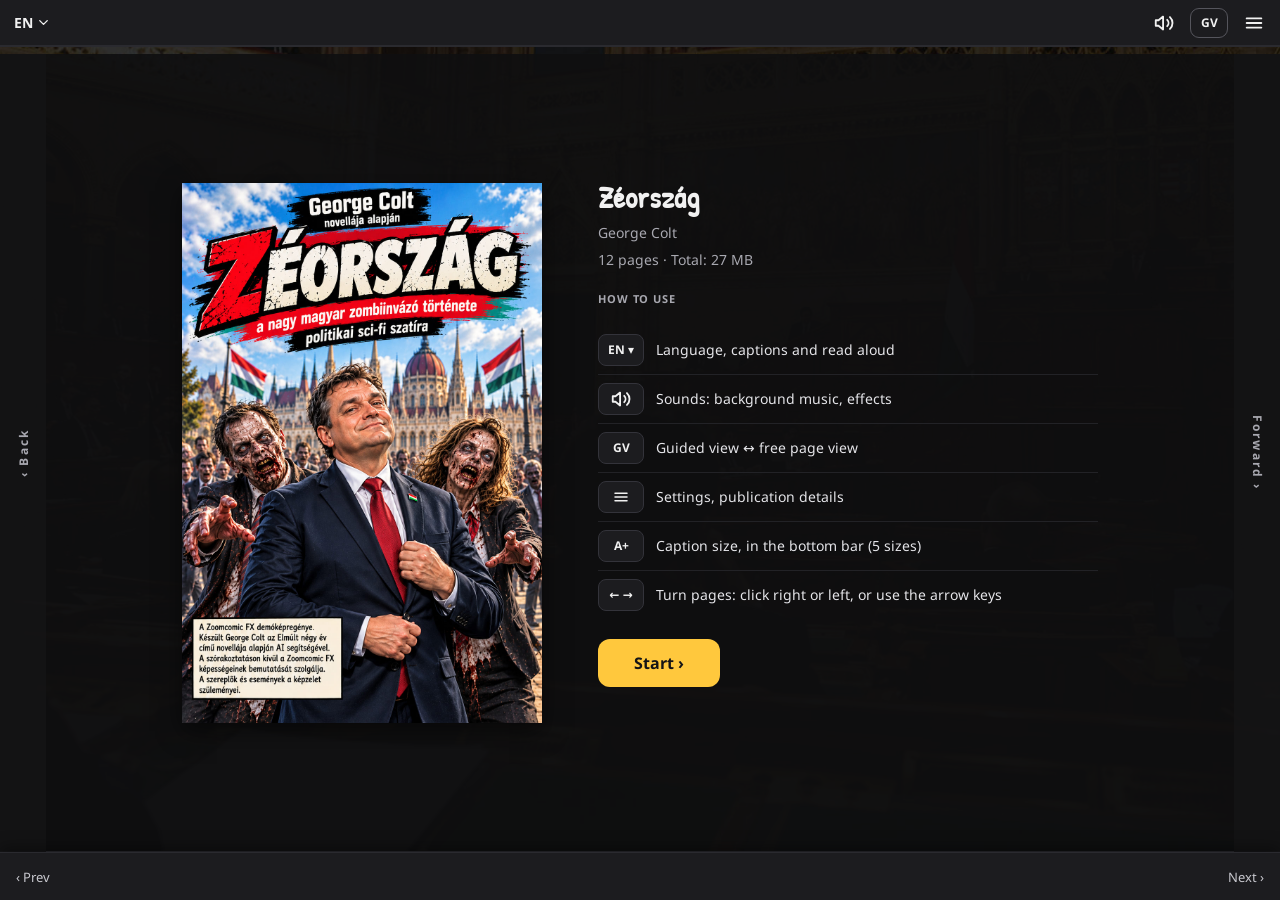
==== commit 28417874: "v" ====
--- a/index.html
+++ b/index.html
@@ -238,11 +238,13 @@
         #creditsPage {
             position: absolute; top: 0; left: 0; width: 100%; height: 100%;
             display: none; align-items: center; justify-content: center; text-align: center; overflow-y: auto;
-            background: rgba(15,15,16,0.94); color: var(--pl-text); padding: 30px; box-sizing: border-box;
+            background: #0f0f10;   /* 8. kör: átlátszatlan – a régi kép nem dereng át lapozáskor */ color: var(--pl-text); padding: 30px; box-sizing: border-box;
         }
         #creditsPage .credits-title { font-family: var(--pl-theme-font); font-size: 26px; font-weight: bold; color: var(--pl-accent); margin-bottom: 8px; }
         #creditsPage .credits-author { font-size: 16px; color: var(--pl-dim); margin-bottom: 34px; }
         #creditsPage .credits-text { font-size: 15px; font-style: italic; color: #d8d8dc; }
+        #creditsPage .credits-custom { font-family: var(--pl-theme-font); font-size: 17px; line-height: 1.5; color: var(--pl-text); white-space: pre-line; margin-bottom: 24px; }
+        #creditsPage .credits-custom:empty { display: none; }
         #creditsPage > div { margin: auto; max-width: 560px; }
         #creditsPage .credits-brand { margin-top: 30px; padding-top: 22px; border-top: 1px solid var(--pl-line2); }
         #creditsPage .credits-brand-name { font-size: 22px; font-weight: bold; color: var(--pl-accent); }
@@ -309,6 +311,7 @@
         .splash-piece { position: absolute; background-repeat: no-repeat; will-change: transform, opacity; }
         #splashImg { position: absolute; left: 50%; top: 50%; max-width: 94vw; max-height: 86vh; transform: translate(-50%, -50%) scale(0.12); opacity: 0;
             box-shadow: 0 20px 60px rgba(0,0,0,0.7); display: none; }
+        #splashVideo { position: absolute; left: 50%; top: 50%; max-width: 94vw; max-height: 86vh; transform: translate(-50%, -50%); display: none; background: #000; }
         #splashHint { position: absolute; left: 0; right: 0; bottom: 4vh; text-align: center; color: rgba(255,255,255,0.75); font-size: 14px; opacity: 0; transition: opacity 0.6s ease; pointer-events: none; }
         #splashHint.show { opacity: 1; }
         #turnLayer { position: absolute; inset: 0; display: none; z-index: 15; perspective: 1400px; pointer-events: none; overflow: hidden; }
@@ -384,8 +387,9 @@
                 <div>
                     <div class="credits-title" id="creditsTitle" dir="auto"></div>
                     <div class="credits-author" id="creditsAuthor" dir="auto"></div>
+                    <div class="credits-custom" id="creditsCustom" dir="auto"></div>
                     <div class="credits-text" id="creditsText"></div>
-                    <div class="credits-brand">
+                    <div class="credits-brand" id="creditsBrand">
                         <div class="credits-brand-name">ZoomComicFX</div>
                         <div class="credits-tagline" id="creditsTagline"></div>
                         <ul class="credits-features" id="creditsFeatures"></ul>
@@ -412,6 +416,7 @@
     <div id="splash" aria-hidden="true">
         <div id="splashLogo"></div>
         <img id="splashImg" alt="">
+        <video id="splashVideo" playsinline webkit-playsinline preload="auto"></video>
         <div id="splashHint"></div>
     </div>
     <div id="menuDim" class="menu-dim"></div>
@@ -655,8 +660,14 @@
         // 2.5.3: az olvasó kiadványhoz kötött választásai (felirat, felolvasás, menüsorok) kiadványonként tárolódnak,
         // hogy ne szivárogjanak át egyik kiadványból a másikba (a böngésző tára webcímenként közös).
         // A kulcs a kiadvány mappája (export) – a menü nyelve, a szövegméret és a lapozás-effekt eszközszintű, közös marad.
-        function pubKey(name) { return "zcfx." + location.pathname.replace(/[^/]*$/, "") + "." + name; }
-        (function dropLegacyKeys() { try { ["zcfx.subsLang", "zcfx.ttsLang", "zcfx.barsFixed", "zcfx.viewMode"].forEach(k => localStorage.removeItem(k)); } catch (_) {} })();
+        // 2.5.3 (user, 10-15 16:59): a player SEMMIT nem jegyez meg a megnyitások között – minden megnyitás pontosan
+        // a szerző exportbeállításaival indul. Az olvasó választásai csak az adott olvasás alatt élnek (memóriában).
+        // Kivétel: a „gyenge eszköz” felismerése (zcfx.weakDevice) – ez az eszközről szól, nem beállítás.
+        const sessionPrefs = {};
+        function pubKey(name) { return name; }
+        function prefGet(k) { return Object.prototype.hasOwnProperty.call(sessionPrefs, k) ? sessionPrefs[k] : null; }
+        function prefSet(k, v) { sessionPrefs[k] = String(v); }
+        (function dropStoredPrefs() { try { Object.keys(localStorage).filter(k => k.startsWith("zcfx") && k !== "zcfx.weakDevice").forEach(k => localStorage.removeItem(k)); } catch (_) {} })();
         function pt(key) {
             const ui = (activeMagazineData && activeMagazineData.playerUi) || {};
             const L = ui.languages || {};
@@ -672,6 +683,12 @@
 
         // F30: a záróoldal szövegei a player nyelvén.
         function renderCredits() {
+            // 8. kör: a szerző saját záró szövege (fordítható, a felirat nyelvén) + kikapcsolható ZoomComicFX-rész
+            const meta = (activeMagazineData && activeMagazineData.meta) || {};
+            const cc = document.getElementById("creditsCustom");
+            if (cc) { const lang = subsActive() ? realSubsLang() : "ORIG"; cc.textContent = translatedText("_credits", null, meta.creditsText || "", lang); }
+            const brandOn = meta.creditsBrand !== false;
+            ["creditsText", "creditsBrand"].forEach(id => { const e = document.getElementById(id); if (e) e.style.display = brandOn ? "" : "none"; });
             const made = document.getElementById("creditsText");
             if (made) made.textContent = pt("plCreditsMade");
             const tag = document.getElementById("creditsTagline");
@@ -866,20 +883,20 @@
         }
         function setPlayerLang(code) {
             currentLang = code;
-            try { localStorage.setItem("zcfx.playerLang", code); } catch (_) {}
+            try { prefSet("zcfx.playerLang", code); } catch (_) {}
             updateUiLanguage();
         }
         function setSubsLang(v) {
             subsLang = v;
             if (v !== "none") lastSubsLang = v;
-            try { localStorage.setItem(pubKey("subsLang"), v); } catch (_) {}
+            try { prefSet(pubKey("subsLang"), v); } catch (_) {}
             updateTxtZoomButton();
             resizeLayout();
         }
         function setTtsLang(v) {
             ttsLang = v;
             if (window.speechSynthesis) window.speechSynthesis.cancel();
-            try { localStorage.setItem(pubKey("ttsLang"), v); } catch (_) {}
+            try { prefSet(pubKey("ttsLang"), v); } catch (_) {}
             if (v !== "off") checkVoiceAvailability(v === "ORIG" ? baseLang() : v);
             resizeLayout();
         }
@@ -1142,7 +1159,7 @@
         function setTxtSize(sz) {
             if (!TXT_SIZES.includes(sz)) sz = "small";
             configTxtSize = sz;
-            try { localStorage.setItem("zcfx.txtSize", sz); } catch (_) {}
+            try { prefSet("zcfx.txtSize", sz); } catch (_) {}
             document.querySelectorAll("#szGrid button").forEach(b => b.classList.toggle("active", b.dataset.sz === sz));
             updateTxtZoomButton();
             resizeLayout();
@@ -1160,6 +1177,7 @@
                 bar.style.fontFamily = fontStackFor(realSubsLang(), true);
                 bar.style.display = "block";
             } else {
+                document.getElementById("subText").textContent = "";
                 bar.style.display = "none";
             }
             positionSubtitleBar();
@@ -1183,6 +1201,23 @@
             return (recordedPlaying || ttsPlaying) ? 0.4 : 1;
         }
 
+        // 8. kör: időzített videófelirat – a videó idejéhez igazodva (a felirat nyelvén); két sor között nincs felirat
+        let lastCueText = "", cueRaf = 0;
+        function cueTextAt(t) {
+            const pg = activeMagazineData.pages[pageIdx];
+            const c = (pg && pg.cues || []).find(x => t >= x.start && t < x.end);
+            return c ? translatedText(pg.id, "c" + c.id, c.text, subsLang).replace(/\r\n?/g, "\n") : "";
+        }
+        function cueTick() {
+            cueRaf = 0;
+            const pg = activeMagazineData && activeMagazineData.pages[pageIdx];
+            const v = document.getElementById("pageVideo");
+            if (!pg || pg.type !== "video" || !(pg.cues || []).length) return;
+            const txt = cueTextAt(v.currentTime || 0);
+            if (txt !== lastCueText) { lastCueText = txt; renderSubtitleBar(txt); }
+            if (!v.paused && !v.ended) cueRaf = requestAnimationFrame(cueTick);
+        }
+        ["play", "playing", "seeked", "timeupdate"].forEach(ev => document.getElementById("pageVideo").addEventListener(ev, () => { if (!cueRaf) cueRaf = requestAnimationFrame(cueTick); }));
         function updateTextAndAudio(currentElement) {
             // ⭐ "Page" (oldal-szintű tartalom): ha a blokknak nincs saját szövege (vagy nincs is blokk -
             // pl. videó-oldalnál), az oldal SAJÁT (page.text) szövege jelenik meg helyette.
@@ -1194,7 +1229,9 @@
             const pageTextOriginal = (currentPage && currentPage.text && currentPage.text.trim()) || "";
             const blockText = blockTextOriginal ? translatedText(pageId, blockIdForKey, blockTextOriginal, subsLang) : "";
             const pageText = pageTextOriginal ? translatedText(pageId, null, pageTextOriginal, subsLang) : "";
-            const wantedText = (blockText || pageText).replace(/\r\n?/g, "\n");   // T23: Windows-sortörés egységesítése
+            let wantedText = (blockText || pageText).replace(/\r\n?/g, "\n");   // T23: Windows-sortörés egységesítése
+            if (currentPage && currentPage.type === "video" && (currentPage.cues || []).length) wantedText = cueTextAt(document.getElementById("pageVideo").currentTime || 0);   // 8. kör
+            lastCueText = wantedText;
             renderSubtitleBar(wantedText);
 
             // 1) felvett hang (blokk vagy oldal) – a 🔊 menü "Blokkhangok" kapcsolója vezérli
@@ -1652,6 +1689,7 @@
         function runSplash() {
             const sp = activeMagazineData && activeMagazineData.splash;
             if (!sp || !sp.logo || !(activeMagazineData.meta && activeMagazineData.meta.exportId)) return;
+            if (playerStart().showSplash === false) return;   // 8. kör: „csendes” kiadás – a szerző kikapcsolta
             const root = document.getElementById("splash"), logo = document.getElementById("splashLogo"), img = document.getElementById("splashImg"), hint = document.getElementById("splashHint");
             const mode = sp.mode || "full";
             let stage = "logo", timers = [];
@@ -1664,6 +1702,7 @@
                 if (stage === "done") return;
                 stage = "done"; timers.forEach(clearTimeout);
                 root.classList.add("fade");
+                try { const sv = document.getElementById("splashVideo"); if (sv) sv.pause(); } catch (_) {}
                 setTimeout(() => { root.classList.remove("on", "fade"); root.innerHTML = ""; }, 380);
             };
             const showImage = (animated) => {
@@ -1678,7 +1717,8 @@
                 } else {
                     img.style.transition = "opacity 0.45s ease"; img.style.transform = "translate(-50%, -50%) scale(1)"; img.style.opacity = "1";
                 }
-                timers.push(setTimeout(() => showHint("plTapToContinue"), animated ? 1300 : 600));
+                timers.push(setTimeout(() => showHint(sp.video ? "plTapToPlay" : "plTapToContinue"), animated ? 1300 : 600));
+                if (sp.video) { const sv = document.getElementById("splashVideo"); sv.src = sp.video; sv.load(); }   // előtöltés
             };
             const shatter = () => {
                 if (stage !== "logo") return;
@@ -1709,6 +1749,15 @@
                 timers.push(setTimeout(() => showImage(true), 180));
                 timers.push(setTimeout(() => pieces.forEach(([p]) => p.remove()), 1600));
             };
+            const playVideo = () => {
+                const sv = document.getElementById("splashVideo");
+                stage = "video"; hint.classList.remove("show");
+                sv.muted = false;
+                sv.onplaying = () => { sv.style.display = "block"; img.style.display = "none"; };
+                sv.onended = () => { stage = "videoEnd"; showHint("plTapToContinue"); };   // a videó az utolsó kockán megáll
+                const p = sv.play();
+                if (p && p.catch) p.catch(() => { sv.muted = true; sv.play().catch(() => finish()); });
+            };
             const beeps = () => {
                 try {
                     const AC = window.AudioContext || window.webkitAudioContext; if (!AC) return;
@@ -1726,7 +1775,8 @@
             else { timers.push(setTimeout(() => { logo.classList.remove("intro"); logo.classList.add("pulse"); showHint("plTapLogo"); }, 950)); }
             const advance = () => {
                 if (stage === "logo") { if (mode === "simple") { stage = "x"; logo.style.transition = "opacity 0.3s"; logo.style.opacity = "0"; hint.classList.remove("show"); timers.push(setTimeout(() => showImage(false), 250)); } else shatter(); }   // az 1. módban koppintásra is indul (átugorja a várakozást)
-                else if (stage === "image") finish();
+                else if (stage === "image" && sp.video) playVideo();   // 8. kör: a koppintás indítja a nyitóvideót, hanggal
+                else if (stage === "image" || stage === "videoEnd" || stage === "video") finish();
             };
             root.addEventListener("click", advance);
             document.addEventListener("keydown", function k(e) {
@@ -1956,8 +2006,14 @@
                 showPageKind("image");
                 img.onload = () => {
                     if (pendingForward) { pendingForward = false; if (gvMode && blockIdx === -1 && !startsFull(pageIdx)) blockIdx = 0; }
+                    // 2.5.4: az új kép azonnal a végleges helyén/méretén jelenjen meg – átmenet nélkül, különben egy
+                    // pillanatra eredeti (nagy) méretben villan a bal felső sarokban, és onnan zsugorodik
+                    const prevTr = img.style.transition;
+                    img.style.transition = "none";
                     resizeLayout();
+                    void img.offsetWidth;
                     img.style.visibility = "";
+                    requestAnimationFrame(() => { img.style.transition = prevTr; });
                 };
                 img.src = pageData.imagePath;
             }
@@ -2195,9 +2251,9 @@
         }
         function turnFxEnabled() {
             if (window.matchMedia && window.matchMedia("(prefers-reduced-motion: reduce)").matches) return false;
-            try { return localStorage.getItem("zcfx.turnFx") !== "off"; } catch (_) { return true; }
-        }
-        function setTurnFx(on) { try { localStorage.setItem("zcfx.turnFx", on ? "on" : "off"); } catch (_) {} updateUiLanguage(); }
+            try { return prefGet("zcfx.turnFx") !== "off"; } catch (_) { return true; }
+        }
+        function setTurnFx(on) { try { prefSet("zcfx.turnFx", on ? "on" : "off"); } catch (_) {} updateUiLanguage(); }
         function turnMode() { return !turnFxEnabled() ? "off" : (isWeakDevice() ? "slide" : "3d"); }
         // Az első 3D-s lapozás képkocka-idejét mérjük: ha akadozik (átlag > 45 ms), az eszközt gyengének jelöljük.
         function measureTurnFrames(ms) {
@@ -2258,7 +2314,39 @@
             loadCurrentPage();
             img.style.visibility = "hidden";   // amíg az új kép be nem töltődött és el nem helyeződött
         }
+        // 8. kör: a lap csak KÉSZ oldalra fordul – a következő oldal képe (videónál a posztere) előbb kibontva
+        // (decode) legyen, különben a fordulás alatt üres hely / a régi kép villan ki alóla. Legfeljebb 700 ms-ot vár.
+        function readyNextPage() {
+            const pg = activeMagazineData.pages[pageIdx + 1];
+            if (!pg) return Promise.resolve();
+            const decodeUrl = (u) => {
+                if (!u) return Promise.resolve();
+                let im = preloadCache.get(u);
+                if (!im) { im = new Image(); im.src = u; preloadCache.set(u, im); }
+                return (im.decode ? im.decode() : Promise.resolve()).catch(() => {});
+            };
+            let p;
+            if (pg.type === "video") { p = Promise.all([decodeUrl(pg.posterPath), pg.videoPath ? MediaStore.want(pg.videoPath) : null]); }
+            else if (pg.type === "credits") p = Promise.resolve();
+            else p = decodeUrl(pg.imagePath);
+            return Promise.race([p, new Promise(r => setTimeout(r, 700))]);
+        }
+        // a megjelenített (már kibontott) képből azonnali pillanatkép – nem kell újra betölteni/kibontani
+        function snapshotOf(el, w, h) {
+            const c = document.createElement("canvas");
+            const dpr = Math.min(2, window.devicePixelRatio || 1);
+            c.width = Math.max(2, Math.round(w * dpr)); c.height = Math.max(2, Math.round(h * dpr));
+            c.style.cssText = "width:100%; height:100%; display:block;";
+            try { c.getContext("2d").drawImage(el, 0, 0, c.width, c.height); } catch (_) {}
+            return c;
+        }
+        let turnPending = false;
         function turnToNextPage() {
+            if (turnPending || turning) return;
+            turnPending = true;
+            readyNextPage().then(() => { turnPending = false; turnToNextPageNow(); });
+        }
+        function turnToNextPageNow() {
             const img = document.getElementById("comicImage");
             const vp = document.getElementById("canvasViewport");
             const type = currentPageType();
@@ -2287,17 +2375,29 @@
             }
             setTimeout(() => {
                 img.style.transition = "";
-                const im = document.createElement("img");
-                im.src = img.src; im.style.cssText = "width:100%; height:100%; display:block;";
+                const im = snapshotOf(img, lastFullRect.w, lastFullRect.h);   // 8. kör: a kibontott képből, azonnal
                 playTurn(im, lastFullRect, swapToNextPage);
             }, needZoomOut ? 280 : 0);
         }
         function turnFromIntro() {
+            if (turnPending || turning) return;
+            turnPending = true;
             const vp = document.getElementById("canvasViewport");
-            const clone = document.getElementById("introPage").cloneNode(true);
+            const src = document.getElementById("introPage");
+            const clone = src.cloneNode(true);
             clone.removeAttribute("id");
             clone.style.cssText += "display:block; position:absolute; top:0; left:0; width:100%; height:100%; background:#0f0f10;";
-            playTurn(clone, { x: 0, y: 0, w: vp.clientWidth, h: vp.clientHeight }, () => {
+            // 8. kör: a klónban a képek (borító) helyett azonnali vászon-pillanatkép – a klónozott <img> újra kibontana, és egy pillanatra eltűnne (villanás)
+            const origImgs = src.querySelectorAll("img"), cloneImgs = clone.querySelectorAll("img");
+            cloneImgs.forEach((ci, k) => {
+                const oi = origImgs[k]; if (!oi || !oi.complete || !oi.naturalWidth) return;
+                const r = oi.getBoundingClientRect();
+                const c = snapshotOf(oi, r.width, r.height);
+                c.className = ci.className; c.style.cssText = `width:${r.width}px; height:${r.height}px; display:block;`;
+                ci.replaceWith(c);
+            });
+            const sm = src.querySelector(".ip-main"), cm = clone.querySelector(".ip-main");
+            const doTurn = () => playTurn(clone, { x: 0, y: 0, w: vp.clientWidth, h: vp.clientHeight }, () => {
                 introActive = false; pendingForward = false;
                 restoreAfterIntro();
                 unlockAudioFromGesture();
@@ -2305,6 +2405,15 @@
                 document.getElementById("comicImage").style.visibility = "hidden";
                 afterIntroChrome();
             });
+            // a címlap legyen kibontva, mielőtt a bemutatóoldal lefordul róla
+            const p0 = activeMagazineData.pages[pageIdx];
+            let pr = Promise.resolve();
+            if (p0 && (p0.imagePath || p0.posterPath)) {
+                const u = p0.type === "video" ? p0.posterPath : p0.imagePath;
+                let im = preloadCache.get(u); if (!im) { im = new Image(); im.src = u; preloadCache.set(u, im); }
+                pr = (im.decode ? im.decode() : Promise.resolve()).catch(() => {});
+            }
+            Promise.race([pr, new Promise(r => setTimeout(r, 700))]).then(() => { turnPending = false; doTurn(); if (sm && cm) cm.scrollTop = sm.scrollTop; });
         }
 
         function triggerNext() {
@@ -2353,6 +2462,7 @@
                 blockIdx--; 
                 resizeLayout(); 
             } else if (pageIdx === 0) {
+                if (playerStart().showIntroPage === false) return;   // 8. kör: nincs bemutatóoldal
                 showIntro();           // a címlapról a "hátra" a bemutatóoldalra visz
             } else if (pageIdx > 0) { 
                 pageIdx--; 
@@ -2412,8 +2522,8 @@
             if (!primaryIsTouch) configBarFixed = true;
             // 7. kör: a szerző exportbeállítása – alapból a menüsorok láthatók maradnak (az olvasó választása erősebb)
             { const ps = (activeMagazineData && activeMagazineData.meta && activeMagazineData.meta.playerStart) || {}; if (ps.barsFixed !== false) configBarFixed = true; }
-            try { const fx = localStorage.getItem(pubKey("barsFixed")); if (fx === "1") configBarFixed = true; else if (fx === "0") configBarFixed = false; } catch (_) {}
-            try { const ts = localStorage.getItem("zcfx.txtSize"); if (TXT_SIZES.includes(ts)) configTxtSize = ts; } catch (_) {}
+            try { const fx = prefGet(pubKey("barsFixed")); if (fx === "1") configBarFixed = true; else if (fx === "0") configBarFixed = false; } catch (_) {}
+            try { const ts = prefGet("zcfx.txtSize"); if (TXT_SIZES.includes(ts)) configTxtSize = ts; } catch (_) {}
             setTxtSize(configTxtSize);
 
             // Player-nyelv: megjegyzett > böngésző nyelve > a szerző alapértelmezése
@@ -2423,7 +2533,7 @@
                 if (codes.length === 1) currentLang = codes[0];
                 if (codes.length > 1) {
                     let pick = null;
-                    try { const sv = localStorage.getItem("zcfx.playerLang"); if (sv && codes.includes(sv)) pick = sv; } catch (_) {}
+                    try { const sv = prefGet("zcfx.playerLang"); if (sv && codes.includes(sv)) pick = sv; } catch (_) {}
                     if (!pick) {
                         const nav = (navigator.languages && navigator.languages.length ? navigator.languages : [navigator.language || ""]);
                         for (const l of nav) { const c = String(l).toLowerCase(); const hit = codes.find(x => x.toLowerCase() === c) || codes.find(x => x.toLowerCase().split("-")[0] === c.split("-")[0]); if (hit) { pick = hit; break; } }
@@ -2441,8 +2551,8 @@
                 subsLang = valid(ps.subsLang, "none") ? ps.subsLang : (ps.subs === true ? "ORIG" : "none");
                 ttsLang = valid(ps.ttsLang, "off") ? ps.ttsLang : (ps.sound === true ? "ORIG" : "off");
                 // az olvasó korábbi nyelvi választása (felirat, felolvasás) erősebb
-                try { const sv = localStorage.getItem(pubKey("subsLang")); if (sv && valid(sv, "none")) subsLang = sv; } catch (_) {}
-                try { const sv = localStorage.getItem(pubKey("ttsLang")); if (sv && valid(sv, "off")) ttsLang = sv; } catch (_) {}
+                try { const sv = prefGet(pubKey("subsLang")); if (sv && valid(sv, "none")) subsLang = sv; } catch (_) {}
+                try { const sv = prefGet(pubKey("ttsLang")); if (sv && valid(sv, "off")) ttsLang = sv; } catch (_) {}
                 if (subsLang !== "none") lastSubsLang = subsLang;
                 musicOn = ps.music !== false;
                 blockSoundOn = ps.blockSound !== undefined ? ps.blockSound !== false : true;
@@ -2453,7 +2563,6 @@
                 const btn = document.getElementById("btnView");
                 if (!hasBlocks) { btn.style.display = "none"; gvMode = true; return; }
                 let m = playerStart().viewMode === "PV" ? "PV" : "GV";
-                try { localStorage.removeItem("zcfx.viewMode"); } catch (_) {}   // a régi (2.5.2-ig) megjegyzett nézet törlése
                 gvMode = (m !== "PV");
                 btn.textContent = gvMode ? "GV" : "PV";
                 document.getElementById("btnSound").classList.toggle("pv-off", !gvMode);
@@ -2467,7 +2576,10 @@
                 pendingForward = true;
                 if (previewJumpPage === 0 && !new URLSearchParams(window.location.search).has("page")) {
                     updateBackgroundMusicForPage(1);   // a zene előkészítése: a bemutatóoldalról továbblépés indítja
-                    showIntro();
+                    if (playerStart().showIntroPage === false) {   // 8. kör: bemutatóoldal nélkül egyenesen a címlapra
+                        loadCurrentPage();
+                        afterIntroChrome();
+                    } else showIntro();
                     runSplash();   // 7. kör: logós indítás a bemutatóoldal előtt
                 } else {
                     loadCurrentPage();
@@ -2548,7 +2660,7 @@
             document.getElementById("btnTurnFx").onclick = () => setTurnFx(!turnFxEnabled());
             document.getElementById("btnBarToggle").onclick = function() {
                 configBarFixed = !configBarFixed;
-                try { localStorage.setItem(pubKey("barsFixed"), configBarFixed ? "1" : "0"); } catch (_) {}
+                try { prefSet(pubKey("barsFixed"), configBarFixed ? "1" : "0"); } catch (_) {}
                 updateUiLanguage();
                 resizeLayout();
             };
